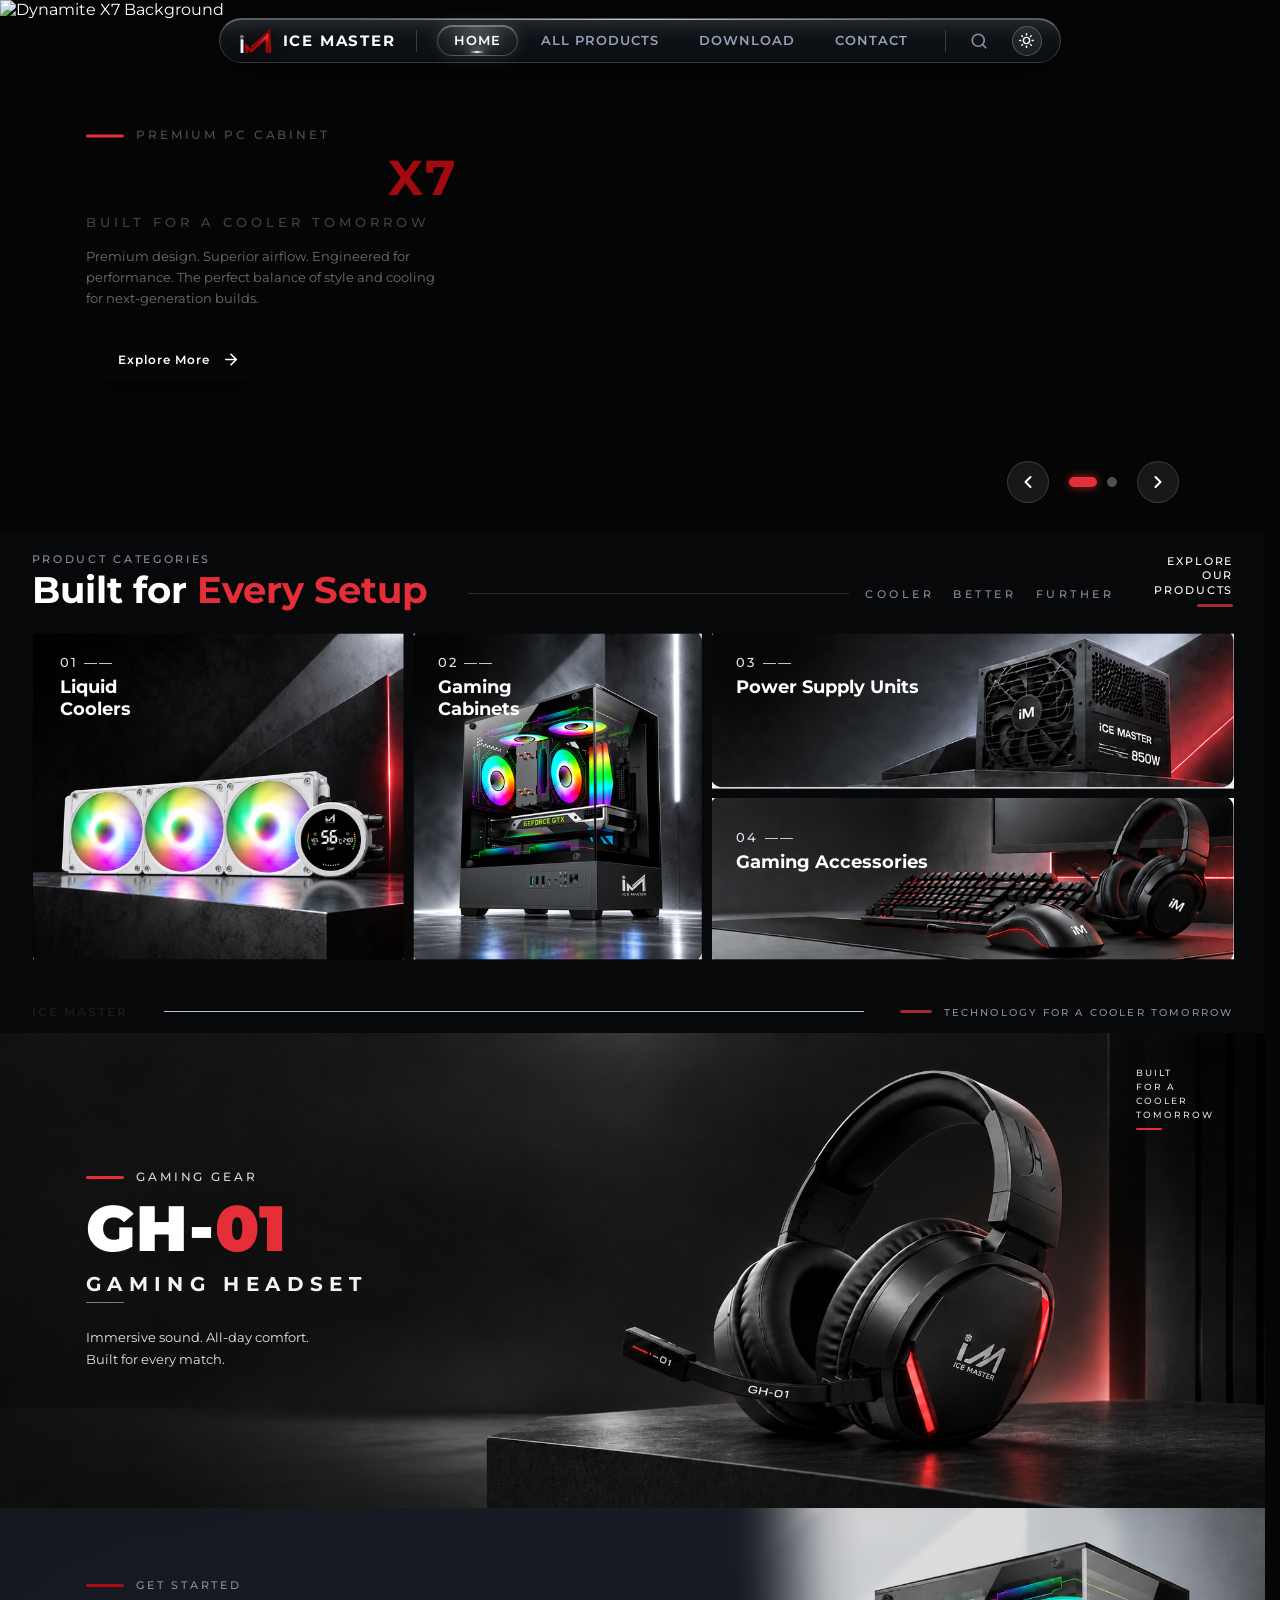
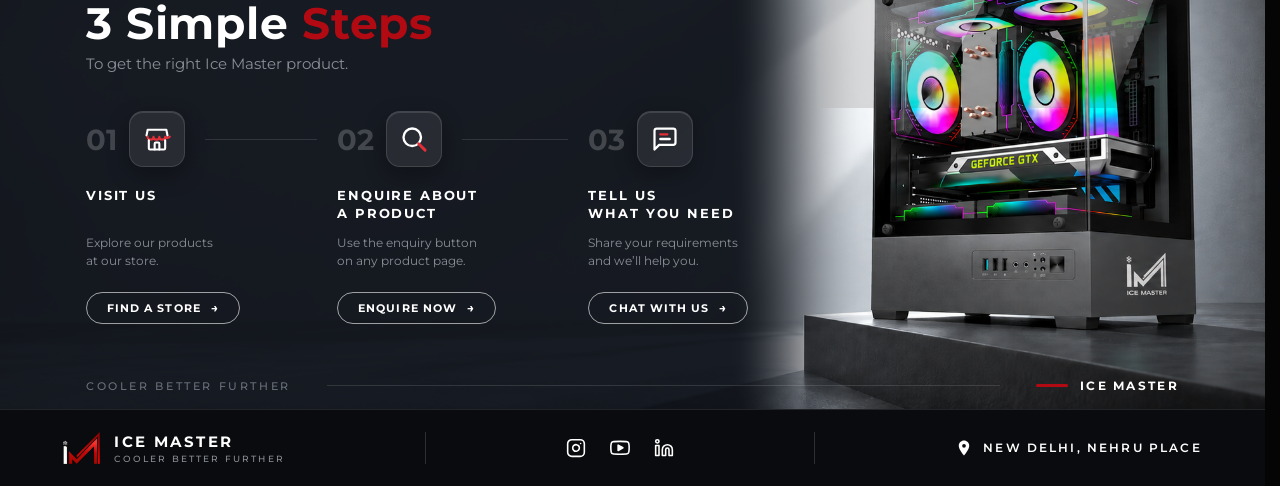
==== index.html @ ccc59736 "fix: dark categories section, transparent headset text box, revert all-products card preview to orig" ====
<!DOCTYPE html>
<html lang="en">
<head>
  <meta charset="UTF-8">
  <meta name="viewport" content="width=device-width, initial-scale=1.0">
  <title>ICE MASTER | Built for a Cooler Tomorrow</title>
  <meta name="description" content="Ice Master Technologies — Built for a Cooler Tomorrow. High-performance PC Cabinets, Liquid Coolers, Power Supply Units, and Gaming Accessories.">

  <!-- Google Fonts: Montserrat (All Weights 300-900) & Plus Jakarta Sans -->
  <link rel="preconnect" href="https://fonts.googleapis.com">
  <link rel="preconnect" href="https://fonts.gstatic.com" crossorigin>
  <link href="https://fonts.googleapis.com/css2?family=Montserrat:ital,wght@0,300;0,400;0,500;0,600;0,700;0,800;0,900;1,400;1,700&family=Plus+Jakarta+Sans:wght@400;500;600;700;800&display=swap" rel="stylesheet">

  <!-- Main Stylesheet -->
  <link rel="stylesheet" href="assets/css/style.css">
</head>
<body class="home-page-body">

  <!-- ==========================================================================
       FLOATING GLASS PILL NAVBAR (Matching header_footer.png.png)
       Fixed sticky position with official Ice Master logo
       ========================================================================== -->
  <header class="im-floating-header" id="main-floating-header">
    <div class="im-pill-navbar">
      <!-- Left: Logo & Brand -->
      <a href="index.html" class="im-pill-brand" aria-label="Ice Master Home">
        <img src="assets/images/homepage/im_official_emblem.png" alt="Ice Master Logo" class="im-pill-logo-icon">
        <span class="im-pill-brand-name">ICE MASTER</span>
      </a>

      <!-- Vertical Divider 1 -->
      <div class="im-pill-divider" aria-hidden="true"></div>

      <!-- Center Navigation Links -->
      <nav class="im-pill-nav" aria-label="Primary Navigation">
        <a href="index.html" class="im-nav-item active" aria-current="page">
          <span>HOME</span>
          <span class="im-nav-indicator"></span>
        </a>
        <a href="all-products.html" class="im-nav-item">ALL PRODUCTS</a>
        <a href="download.html" class="im-nav-item">DOWNLOAD</a>
        <a href="contact.html" class="im-nav-item">CONTACT</a>
      </nav>

      <!-- Vertical Divider 2 -->
      <div class="im-pill-divider" aria-hidden="true"></div>

      <!-- Right Search Icon -->
      <div class="im-pill-search-wrap">
        <button type="button" class="im-pill-search-btn" id="im-search-toggle" aria-label="Search Products">
          <svg width="18" height="18" viewBox="0 0 24 24" fill="none" stroke="currentColor" stroke-width="2.2" stroke-linecap="round" stroke-linejoin="round">
            <circle cx="11" cy="11" r="8"></circle>
            <line x1="21" y1="21" x2="16.65" y2="16.65"></line>
          </svg>
        </button>
        <!-- Expandable Quick Search Input -->
        <div class="im-pill-search-dropdown" id="im-search-dropdown">
          <input type="text" id="im-quick-search-input" placeholder="Search cabinets, coolers, PSU..." aria-label="Search Ice Master products">
        </div>
      </div>

      <!-- Theme Toggle Button -->
      <button id="im-theme-toggle" class="im-theme-toggle-btn" aria-label="Switch to Light Mode" title="Switch to Light Mode"><svg width="15" height="15" viewBox="0 0 24 24" fill="none" stroke="currentColor" stroke-width="2.2" stroke-linecap="round" stroke-linejoin="round"><circle cx="12" cy="12" r="5"/><line x1="12" y1="1" x2="12" y2="3"/><line x1="12" y1="21" x2="12" y2="23"/><line x1="4.22" y1="4.22" x2="5.64" y2="5.64"/><line x1="18.36" y1="18.36" x2="19.78" y2="19.78"/><line x1="1" y1="12" x2="3" y2="12"/><line x1="21" y1="12" x2="23" y2="12"/><line x1="4.22" y1="19.78" x2="5.64" y2="18.36"/><line x1="18.36" y1="5.64" x2="19.78" y2="4.22"/></svg></button>

      <!-- Hamburger menu (mobile only) -->
      <button class="im-mobile-menu-toggle" id="im-hamburger-btn" aria-label="Open Navigation">
        <span class="im-hamburger-bar"></span>
        <span class="im-hamburger-bar"></span>
        <span class="im-hamburger-bar"></span>
      </button>
    </div>

    <!-- Mobile Nav Drawer (visible only on mobile via CSS) -->
    <div class="im-mobile-nav-drawer" id="im-mobile-nav-drawer">
      <button class="im-mobile-drawer-close" id="im-drawer-close" aria-label="Close Menu">✕</button>
      <nav class="im-mobile-nav-links">
        <a href="index.html" class="im-mobile-nav-link active">HOME</a>
        <a href="all-products.html" class="im-mobile-nav-link">ALL PRODUCTS</a>
        <a href="download.html" class="im-mobile-nav-link">DOWNLOAD</a>
        <a href="contact.html" class="im-mobile-nav-link">CONTACT</a>
      </nav>
    </div>
  </header>


  <!-- ==========================================================================
       SECTION 1: HERO SLIDER (1933 × 813 px)
       Slide 1: Dynamite X7 | Slide 2: Cool Digital
       ========================================================================== -->
  <section class="im-hero-section" id="hero-slider">
    <div class="im-hero-stage">

      <!-- SLIDE 1: DYNAMITE X7 -->
      <div class="im-hero-slide active" data-slide="1">
        <img src="assets/images/homepage/hero_bg_slide_1.png" alt="Dynamite X7 Background" class="im-hero-bg-img">
        
        <!-- Live Typography Overlay -->
        <div class="im-hero-content im-hero-content-x7">
          <!-- Eyebrow -->
          <div class="im-hero-eyebrow">
            <span class="im-hero-dash im-dash-red"></span>
            <span class="im-hero-eyebrow-text">PREMIUM PC CABINET</span>
          </div>

          <!-- Headline -->
          <h1 class="im-hero-title">
            DYNAMITE <span class="im-text-red-x7">X7</span>
          </h1>

          <!-- Tagline -->
          <div class="im-hero-tagline">
            BUILT FOR A COOLER TOMORROW
          </div>

          <!-- Description -->
          <p class="im-hero-desc">
            Premium design. Superior airflow. Engineered for<br>
            performance. The perfect balance of style and cooling<br>
            for next-generation builds.
          </p>

          <!-- CTA Pill Button -->
          <div class="im-hero-cta-wrap">
            <a href="all-products.html?category=cases" class="im-btn-pill im-btn-x7">
              <span>Explore More</span>
              <svg class="im-btn-arrow" width="18" height="18" viewBox="0 0 24 24" fill="none" stroke="currentColor" stroke-width="2.2" stroke-linecap="round" stroke-linejoin="round">
                <line x1="5" y1="12" x2="19" y2="12"></line>
                <polyline points="12 5 19 12 12 19"></polyline>
              </svg>
            </a>
          </div>
        </div>
      </div>

      <!-- SLIDE 2: COOL DIGITAL -->
      <div class="im-hero-slide" data-slide="2">
        <img src="assets/images/homepage/hero_bg_slide_2.png" alt="Cool Digital Liquid Cooler Series Background" class="im-hero-bg-img">
        
        <!-- Live Typography Overlay -->
        <div class="im-hero-content im-hero-content-cool">
          <!-- Eyebrow -->
          <div class="im-hero-eyebrow">
            <span class="im-hero-dash im-dash-red"></span>
            <span class="im-hero-eyebrow-text">LIQUID COOLER SERIES</span>
          </div>

          <!-- Headline -->
          <h1 class="im-hero-title">
            COOL <span class="im-text-blue-digital">DIGITAL</span>
          </h1>

          <!-- Tagline -->
          <div class="im-hero-tagline im-tagline-cool">
            PRECISION COOLING. REAL-TIME CONTROL
          </div>

          <!-- Description -->
          <p class="im-hero-desc im-desc-cool">
            Advanced liquid cooling with real-time digital monitoring.<br>
            Lower temperatures. Higher stability. A cleaner, quieter build.
          </p>

          <!-- CTA Pill Button -->
          <div class="im-hero-cta-wrap">
            <a href="all-products.html?category=coolers" class="im-btn-pill im-btn-cool">
              <span>Explore Cool Series</span>
              <svg class="im-btn-chevron" width="18" height="18" viewBox="0 0 24 24" fill="none" stroke="currentColor" stroke-width="2.4" stroke-linecap="round" stroke-linejoin="round">
                <polyline points="9 18 15 12 9 6"></polyline>
              </svg>
            </a>
          </div>
        </div>
      </div>

      <!-- Hero Slide Controls & Indicators -->
      <div class="im-hero-controls">
        <button type="button" id="im-hero-prev" class="im-hero-nav-arrow" aria-label="Previous Slide">
          <svg viewBox="0 0 24 24" fill="none" stroke="currentColor" stroke-width="2.4" stroke-linecap="round" stroke-linejoin="round">
            <polyline points="15 18 9 12 15 6"></polyline>
          </svg>
        </button>

        <div class="im-hero-dots">
          <span class="im-hero-dot active" data-slide="1" role="button" tabindex="0" aria-label="Slide 1: Dynamite X7"></span>
          <span class="im-hero-dot" data-slide="2" role="button" tabindex="0" aria-label="Slide 2: Cool Digital"></span>
        </div>

        <button type="button" id="im-hero-next" class="im-hero-nav-arrow" aria-label="Next Slide">
          <svg viewBox="0 0 24 24" fill="none" stroke="currentColor" stroke-width="2.4" stroke-linecap="round" stroke-linejoin="round">
            <polyline points="9 18 15 12 9 6"></polyline>
          </svg>
        </button>
      </div>

    </div>
  </section>


  <!-- ==========================================================================
       SECTION 2: PRODUCT CATEGORIES / BUILT FOR EVERY SETUP (1994 × 789 px)
       Matching categories_section.reference.png with dynamic gaming hover
       ========================================================================== -->
  <section class="im-cat-section" id="product-categories">
    <div class="im-cat-stage">
      <!-- Clean High-Resolution Background Render -->
      <img src="assets/images/homepage/categories_bg_dark.png" alt="Product Categories Stage" class="im-cat-bg-img">

      <!-- TOP HEADER ROW -->
      <div class="im-cat-header-row">
        <!-- Left: Category Eyebrow & Title -->
        <div class="im-cat-heading-wrap">
          <div class="im-cat-eyebrow">PRODUCT CATEGORIES</div>
          <h2 class="im-cat-title">
            Built for <span class="im-cat-title-red">Every Setup</span>
          </h2>
        </div>

        <!-- Center Divider & Motto -->
        <div class="im-cat-center-motto">
          <div class="im-cat-motto-line" aria-hidden="true"></div>
          <span class="im-cat-motto-text">COOLER&nbsp;&nbsp;&nbsp;BETTER&nbsp;&nbsp;&nbsp;FURTHER</span>
        </div>

        <!-- Right: Explore Our Products Link -->
        <a href="all-products.html" class="im-cat-explore-link" aria-label="Explore All Products">
          <span class="im-cat-explore-text">EXPLORE<br>OUR<br>PRODUCTS</span>
          <span class="im-cat-explore-dash"></span>
        </a>
      </div>

      <!-- 4 DYNAMIC INTERACTIVE CARDS -->
      <div class="im-cat-grid-overlay">
        <!-- Card 01: Liquid Coolers -->
        <a href="all-products.html?category=coolers" class="im-cat-card-overlay im-card-coolers" aria-label="Explore Liquid Coolers">
          <div class="im-card-text-block">
            <span class="im-card-num">01 ——</span>
            <span class="im-card-name">Liquid<br>Coolers</span>
          </div>
          <div class="im-card-action">
            <span>EXPLORE</span>
            <svg width="13" height="13" viewBox="0 0 24 24" fill="none" stroke="currentColor" stroke-width="2.5" stroke-linecap="round" stroke-linejoin="round">
              <line x1="5" y1="12" x2="19" y2="12"></line>
              <polyline points="12 5 19 12 12 19"></polyline>
            </svg>
          </div>
        </a>

        <!-- Card 02: Gaming Cabinets -->
        <a href="all-products.html?category=cases" class="im-cat-card-overlay im-card-cabinets" aria-label="Explore Gaming Cabinets">
          <div class="im-card-text-block">
            <span class="im-card-num">02 ——</span>
            <span class="im-card-name">Gaming<br>Cabinets</span>
          </div>
          <div class="im-card-action">
            <span>EXPLORE</span>
            <svg width="13" height="13" viewBox="0 0 24 24" fill="none" stroke="currentColor" stroke-width="2.5" stroke-linecap="round" stroke-linejoin="round">
              <line x1="5" y1="12" x2="19" y2="12"></line>
              <polyline points="12 5 19 12 12 19"></polyline>
            </svg>
          </div>
        </a>

        <!-- Card 03: Power Supply Units -->
        <a href="all-products.html?category=psu" class="im-cat-card-overlay im-card-psu" aria-label="Explore Power Supply Units">
          <div class="im-card-text-block">
            <span class="im-card-num">03 ——</span>
            <span class="im-card-name">Power Supply Units</span>
          </div>
          <div class="im-card-action">
            <span>EXPLORE</span>
            <svg width="13" height="13" viewBox="0 0 24 24" fill="none" stroke="currentColor" stroke-width="2.5" stroke-linecap="round" stroke-linejoin="round">
              <line x1="5" y1="12" x2="19" y2="12"></line>
              <polyline points="12 5 19 12 12 19"></polyline>
            </svg>
          </div>
        </a>

        <!-- Card 04: Gaming Accessories -->
        <a href="all-products.html?category=accessories" class="im-cat-card-overlay im-card-accessories" aria-label="Explore Gaming Accessories">
          <div class="im-card-text-block">
            <span class="im-card-num">04 ——</span>
            <span class="im-card-name">Gaming Accessories</span>
          </div>
          <div class="im-card-action">
            <span>EXPLORE</span>
            <svg width="13" height="13" viewBox="0 0 24 24" fill="none" stroke="currentColor" stroke-width="2.5" stroke-linecap="round" stroke-linejoin="round">
              <line x1="5" y1="12" x2="19" y2="12"></line>
              <polyline points="12 5 19 12 12 19"></polyline>
            </svg>
          </div>
        </a>
      </div>

      <!-- BOTTOM STRIP ROW -->
      <div class="im-cat-bottom-row">
        <span class="im-cat-bottom-brand">ICE MASTER</span>
        <div class="im-cat-bottom-line" aria-hidden="true"></div>
        <div class="im-cat-bottom-tech">
          <span class="im-cat-bottom-dash"></span>
          <span class="im-cat-bottom-tech-text">TECHNOLOGY FOR A COOLER TOMORROW</span>
        </div>
      </div>

    </div>
  </section>
  <!-- ===== MOBILE ONLY: PRODUCT CATEGORIES (hidden on desktop) ===== -->
  <section class="im-mob-cat-section">
    <div class="im-mob-section-eyebrow">PRODUCT CATEGORIES</div>
    <h2 class="im-mob-section-title">Built for <span>Every Setup</span></h2>
    <div class="im-mob-cat-grid">

      <!-- Card 01: Liquid Coolers -->
      <a href="all-products.html?category=coolers" class="im-mob-cat-card">
        <img src="assets/images/products/air-coolers/fusion/fusion_aircooler_view_1.png" alt="Liquid Coolers" class="im-mob-cat-img">
        <div class="im-mob-cat-card-body">
          <div class="im-mob-cat-num">01 ——</div>
          <div class="im-mob-cat-name">Liquid<br>Coolers</div>
          <span class="im-mob-cat-arrow">→</span>
        </div>
      </a>

      <!-- Card 02: Gaming Cabinets -->
      <a href="all-products.html?category=cases" class="im-mob-cat-card">
        <img src="assets/images/products/cases/dynamite-x7/Black/08_dynamite_x7_view_1.png" alt="Gaming Cabinets" class="im-mob-cat-img">
        <div class="im-mob-cat-card-body">
          <div class="im-mob-cat-num">02 ——</div>
          <div class="im-mob-cat-name">Gaming<br>Cabinets</div>
          <span class="im-mob-cat-arrow">→</span>
        </div>
      </a>

      <!-- Card 03: Power Supply Units -->
      <a href="all-products.html?category=psu" class="im-mob-cat-card">
        <img src="assets/images/products/liquid-coolers/cool-360-argb/Black/cool_360_argb_black.png" alt="Power Supply Units" class="im-mob-cat-img">
        <div class="im-mob-cat-card-body">
          <div class="im-mob-cat-num">03 ——</div>
          <div class="im-mob-cat-name">Power Supply<br>Units</div>
          <span class="im-mob-cat-arrow">→</span>
        </div>
      </a>

      <!-- Card 04: Gaming Accessories -->
      <a href="all-products.html?category=accessories" class="im-mob-cat-card">
        <img src="assets/images/homepage/headset_bg.png" alt="Gaming Accessories" class="im-mob-cat-img" style="object-position: right center;">
        <div class="im-mob-cat-card-body">
          <div class="im-mob-cat-num">04 ——</div>
          <div class="im-mob-cat-name">Gaming<br>Accessories</div>
          <span class="im-mob-cat-arrow">→</span>
        </div>
      </a>

    </div>
  </section>

  <!-- ==========================================================================
       SECTION 3: GAMING GEAR SPOTLIGHT — GH-01 (2046 × 769 px)
       Matching headset_section.reference.png
       ========================================================================== -->
  <section class="im-headset-section" id="headset-spotlight">
    <div class="im-headset-stage">
      <!-- Clean High-Resolution Background Render -->
      <img src="assets/images/homepage/headset_bg.png" alt="GH-01 Gaming Headset" class="im-headset-bg-img">

      <!-- Left Live Typography Block -->
      <div class="im-headset-content">
        <!-- Eyebrow -->
        <div class="im-headset-eyebrow">
          <span class="im-headset-dash"></span>
          <span class="im-headset-eyebrow-text">GAMING GEAR</span>
        </div>

        <!-- Headline -->
        <h2 class="im-headset-title">
          <span class="im-headset-title-white">GH-</span><span class="im-headset-title-red">01</span>
        </h2>

        <!-- Subheadline & Underline -->
        <div class="im-headset-subhead-wrap">
          <span class="im-headset-subhead">GAMING HEADSET</span>
          <div class="im-headset-subhead-line"></div>
        </div>

        <!-- Description -->
        <p class="im-headset-desc">
          Immersive sound. All-day comfort.<br>
          Built for every match.
        </p>
      </div>

      <!-- Top Right Label -->
      <div class="im-headset-top-badge">
        <span class="im-headset-badge-text">
          BUILT<br>FOR A<br>COOLER<br>TOMORROW
        </span>
        <span class="im-headset-badge-dash"></span>
      </div>

      <!-- Entire Section Link to Accessories -->
      <a href="all-products.html?category=accessories" class="im-headset-stage-link" aria-label="Explore GH-01 Gaming Headset and Accessories"></a>

    </div>
  </section>


  <!-- ==========================================================================
       SECTION 4: GET STARTED — 3 SIMPLE STEPS (1994 × 789 px)
       Matching get_build_section.reference.png with uniform strict alignment
       ========================================================================== -->
  <section class="im-steps-section" id="get-started">
    <div class="im-steps-stage">
      <!-- Clean High-Resolution Background Render -->
      <img src="assets/images/homepage/get_build_bg_dark.png" alt="Get Started Background" class="im-steps-bg-img">

      <!-- Left Live Content & 3 Steps -->
      <div class="im-steps-content">
        
        <!-- Eyebrow -->
        <div class="im-steps-eyebrow">
          <span class="im-steps-dash"></span>
          <span class="im-steps-eyebrow-text">GET STARTED</span>
        </div>

        <!-- Headline -->
        <h2 class="im-steps-title">
          3 Simple <span class="im-steps-title-red">Steps</span>
        </h2>

        <!-- Subtitle -->
        <div class="im-steps-subtitle">
          To get the right Ice Master product.
        </div>

        <!-- 3 Interactive Step Cards strictly aligned horizontally -->
        <div class="im-steps-row">

          <!-- STEP 01: VISIT US -->
          <div class="im-step-card">
            <div class="im-step-head">
              <span class="im-step-num">01</span>
              <div class="im-step-icon-tile">
                <svg width="28" height="28" viewBox="0 0 24 24" fill="none" stroke="#FFFFFF" stroke-width="1.8" stroke-linecap="round" stroke-linejoin="round">
                  <path d="M3 9l1-5h16l1 5"></path>
                  <path d="M4 10a2.5 2.5 0 0 0 5 0 2.5 2.5 0 0 0 5 0 2.5 2.5 0 0 0 5 0 2.5 2.5 0 0 0 4 0" stroke="#E42F38" stroke-width="1.8"></path>
                  <path d="M5 13v7a1 1 0 0 0 1 1h12a1 1 0 0 0 1-1v-7"></path>
                  <path d="M10 21v-5a1 1 0 0 1 1-1h2a1 1 0 0 1 1 1v5"></path>
                </svg>
              </div>
              <div class="im-step-connector-line"></div>
            </div>
            <div class="im-step-info">
              <h3 class="im-step-name">VISIT US</h3>
              <p class="im-step-desc">Explore our products<br>at our store.</p>
              <a href="https://maps.google.com/?q=Nehru+Place+New+Delhi" target="_blank" rel="noopener noreferrer" class="im-step-btn">
                <span>FIND A STORE</span>
                <span class="im-step-arrow">→</span>
              </a>
            </div>
          </div>

          <!-- STEP 02: ENQUIRE ABOUT A PRODUCT -->
          <div class="im-step-card">
            <div class="im-step-head">
              <span class="im-step-num">02</span>
              <div class="im-step-icon-tile">
                <svg width="28" height="28" viewBox="0 0 24 24" fill="none" stroke="#FFFFFF" stroke-width="2" stroke-linecap="round" stroke-linejoin="round">
                  <circle cx="10.5" cy="10.5" r="7.5"></circle>
                  <line x1="16" y1="16" x2="21.5" y2="21.5" stroke="#E42F38" stroke-width="2.5"></line>
                </svg>
              </div>
              <div class="im-step-connector-line"></div>
            </div>
            <div class="im-step-info">
              <h3 class="im-step-name">ENQUIRE ABOUT<br>A PRODUCT</h3>
              <p class="im-step-desc">Use the enquiry button<br>on any product page.</p>
              <a href="all-products.html" class="im-step-btn">
                <span>ENQUIRE NOW</span>
                <span class="im-step-arrow">→</span>
              </a>
            </div>
          </div>

          <!-- STEP 03: TELL US WHAT YOU NEED -->
          <div class="im-step-card">
            <div class="im-step-head">
              <span class="im-step-num">03</span>
              <div class="im-step-icon-tile">
                <svg width="28" height="28" viewBox="0 0 24 24" fill="none" stroke="#FFFFFF" stroke-width="1.9" stroke-linecap="round" stroke-linejoin="round">
                  <path d="M21 15a2 2 0 0 1-2 2H7l-4 4V5a2 2 0 0 1 2-2h14a2 2 0 0 1 2 2z"></path>
                  <line x1="8" y1="8" x2="14" y2="8" stroke="#E42F38" stroke-width="2"></line>
                  <line x1="8" y1="12" x2="16" y2="12" stroke="#FFFFFF" stroke-width="2"></line>
                </svg>
              </div>
            </div>
            <div class="im-step-info">
              <h3 class="im-step-name">TELL US<br>WHAT YOU NEED</h3>
              <p class="im-step-desc">Share your requirements<br>and we’ll help you.</p>
              <a href="https://wa.me/919999999999?text=Hi%20IceMaster,%20I%20would%20like%20to%20consult%20about%20a%20PC%20build" target="_blank" rel="noopener noreferrer" class="im-step-btn">
                <span>CHAT WITH US</span>
                <span class="im-step-arrow">→</span>
              </a>
            </div>
          </div>

        </div>
      </div>

      <!-- Bottom Strip Row -->
      <div class="im-steps-bottom-row">
        <span class="im-steps-bottom-motto">COOLER BETTER FURTHER</span>
        <div class="im-steps-bottom-line" aria-hidden="true"></div>
        <div class="im-steps-bottom-brand-wrap">
          <span class="im-steps-bottom-dash"></span>
          <span class="im-steps-bottom-brand">ICE MASTER</span>
        </div>
      </div>

    </div>
  </section>
  <!-- ===== MOBILE ONLY: 3 SIMPLE STEPS (hidden on desktop) ===== -->
  <section class="im-mob-steps-section">
    <div class="im-mob-section-eyebrow">GET STARTED</div>
    <h2 class="im-mob-section-title">3 Simple <span>Steps</span></h2>
    <div class="im-mob-steps-grid">
      <div class="im-mob-step-card">
        <div class="im-mob-step-num-col">01</div>
        <div class="im-mob-step-body">
          <h3 class="im-mob-step-name">VISIT US</h3>
          <p class="im-mob-step-desc">Explore our products at our store.</p>
          <a href="https://maps.google.com/?q=Nehru+Place+New+Delhi" target="_blank" rel="noopener noreferrer" class="im-mob-step-btn">FIND A STORE →</a>
        </div>
      </div>
      <div class="im-mob-step-card">
        <div class="im-mob-step-num-col">02</div>
        <div class="im-mob-step-body">
          <h3 class="im-mob-step-name">ENQUIRE ABOUT A PRODUCT</h3>
          <p class="im-mob-step-desc">Use the enquiry button on any product page.</p>
          <a href="all-products.html" class="im-mob-step-btn">ENQUIRE NOW →</a>
        </div>
      </div>
      <div class="im-mob-step-card">
        <div class="im-mob-step-num-col">03</div>
        <div class="im-mob-step-body">
          <h3 class="im-mob-step-name">TELL US WHAT YOU NEED</h3>
          <p class="im-mob-step-desc">Share your requirements and we'll help you.</p>
          <a href="https://wa.me/919311145247?text=Hi%20IceMaster,%20I%20need%20help%20with%20a%20product" target="_blank" rel="noopener noreferrer" class="im-mob-step-btn">CHAT WITH US →</a>
        </div>
      </div>
    </div>
  </section>

  <!-- ==========================================================================
       SECTION 5: MINIMAL CINEMATIC FOOTER (Matching header_footer.png.png)
       With official Ice Master logo
       ========================================================================== -->
  <footer class="im-site-footer" id="site-footer">
    <div class="im-footer-inner">
      
      <!-- Left: Logo & Brand Lockup -->
      <a href="index.html" class="im-footer-brand" aria-label="Ice Master Home">
        <img src="assets/images/homepage/im_official_emblem.png" alt="Ice Master Logo" class="im-footer-logo-img">
        <div class="im-footer-brand-text">
          <span class="im-footer-brand-title">ICE MASTER</span>
          <span class="im-footer-brand-sub">COOLER BETTER FURTHER</span>
        </div>
      </a>

      <!-- Center Divider 1 -->
      <div class="im-footer-divider" aria-hidden="true"></div>

      <!-- Center: Social Links -->
      <div class="im-footer-social-links" aria-label="Social Media Links">
        <!-- Instagram -->
        <a href="https://instagram.com" target="_blank" rel="noopener noreferrer" class="im-footer-social-btn" aria-label="Ice Master on Instagram">
          <svg viewBox="0 0 24 24" fill="none" stroke="currentColor" stroke-width="1.9" stroke-linecap="round" stroke-linejoin="round">
            <rect x="2" y="2" width="20" height="20" rx="5" ry="5"></rect>
            <path d="M16 11.37A4 4 0 1 1 12.63 8 4 4 0 0 1 16 11.37z"></path>
            <line x1="17.5" y1="6.5" x2="17.51" y2="6.5"></line>
          </svg>
        </a>

        <!-- YouTube -->
        <a href="https://youtube.com" target="_blank" rel="noopener noreferrer" class="im-footer-social-btn" aria-label="Ice Master on YouTube">
          <svg viewBox="0 0 24 24" fill="none" stroke="currentColor" stroke-width="1.9" stroke-linecap="round" stroke-linejoin="round">
            <path d="M22.54 6.42a2.78 2.78 0 0 0-1.94-2C18.88 4 12 4 12 4s-6.88 0-8.6.46a2.78 2.78 0 0 0-1.94 2A29 29 0 0 0 1 11.75a29 29 0 0 0 .46 5.33A2.78 2.78 0 0 0 3.4 19c1.72.46 8.6.46 8.6.46s6.88 0 8.6-.46a2.78 2.78 0 0 0 1.94-2 29 29 0 0 0 .46-5.25 29 29 0 0 0-.46-5.33z"></path>
            <polygon points="9.75 15.02 15.5 11.75 9.75 8.48 9.75 15.02" fill="currentColor"></polygon>
          </svg>
        </a>

        <!-- LinkedIn -->
        <a href="https://linkedin.com" target="_blank" rel="noopener noreferrer" class="im-footer-social-btn" aria-label="Ice Master on LinkedIn">
          <svg viewBox="0 0 24 24" fill="none" stroke="currentColor" stroke-width="1.9" stroke-linecap="round" stroke-linejoin="round">
            <path d="M16 8a6 6 0 0 1 6 6v7h-4v-7a2 2 0 0 0-2-2 2 2 0 0 0-2 2v7h-4v-7a6 6 0 0 1 6-6z"></path>
            <rect x="2" y="9" width="4" height="12"></rect>
            <circle cx="4" cy="4" r="2"></circle>
          </svg>
        </a>
      </div>

      <!-- Center Divider 2 -->
      <div class="im-footer-divider" aria-hidden="true"></div>

      <!-- Right: Location Lockup -->
      <div class="im-footer-location-wrap">
        <svg class="im-footer-loc-pin" viewBox="0 0 24 24" fill="currentColor">
          <path d="M12 2C8.13 2 5 5.13 5 9c0 5.25 7 13 7 13s7-7.75 7-13c0-3.87-3.13-7-7-7zm0 9.5a2.5 2.5 0 0 1 0-5 2.5 2.5 0 0 1 0 5z"/>
        </svg>
        <span class="im-footer-loc-text">NEW DELHI, NEHRU PLACE</span>
      </div>

    </div>
  </footer>

  <!-- JavaScript Animation & Slider Controller -->
  <script src="assets/js/main.js"></script>
</body>
</html>
---- assets/css/style.css ----
/* ==========================================================================
   ICEMASTER TECHNOLOGIES — BRAND VISUAL SYSTEM & 1:1 EXACT HOMEPAGE STYLES
   Official IMT Visual Style Guide & Master Reference Renders
   ========================================================================== */

:root {
  /* Official Design Tokens from Excel Style Guide */
  --im-c-black: #050505;
  --im-c-deep-black: #000000;
  --im-c-dark-surface: #0E1015;
  --im-c-white: #FFFFFF;
  --im-c-off-white: #F4F5F7;
  --im-c-gray-light: #68707A;
  --im-c-gray-cool: #8A8F97;
  --im-c-gray-text: #3F4348;
  --im-c-gray-text-cool: #3F4A56;
  --im-c-gray-rule: #B9BEC4;
  --im-c-eyebrow-hero1: #4B4F55;
  --im-c-eyebrow-hero2: #59606A;
  --im-c-eyebrow-cat: #6A7078;
  --im-c-eyebrow-steps: #3E454D;
  --im-c-red-accent: #E42F38;
  --im-c-red-x7: #A30A10;
  --im-c-red-category: #A52A30;
  --im-c-red-steps: #B20A13;
  --im-c-blue-digital: #318CCB;

  /* Legacy variable aliases for secondary pages */
  --bg-dark: #07080a;
  --bg-dark-surface: #0f1117;
  --accent-red: #ff1e27;
  --accent-red-glow: rgba(255, 30, 39, 0.5);
  --text-white: #ffffff;
  --text-silver: #e2e8f0;
  --text-muted: #8492a6;
  --text-dim: #475569;
  --glass-bg: rgba(18, 20, 26, 0.7);
  --glass-border: rgba(255, 255, 255, 0.12);
  --glass-border-subtle: rgba(255, 255, 255, 0.08);

  --im-font: 'Montserrat', -apple-system, BlinkMacSystemFont, 'Segoe UI', Roboto, sans-serif;
  --font-heading: 'Montserrat', 'Plus Jakarta Sans', -apple-system, sans-serif;
  --font-body: 'Plus Jakarta Sans', 'Inter', -apple-system, sans-serif;
}

*, *::before, *::after {
  margin: 0;
  padding: 0;
  box-sizing: border-box;
}

html {
  width: 100%;
  margin: 0;
  padding: 0;
  background-color: var(--im-c-black);
  font-family: var(--im-font);
  color: var(--im-c-white);
  overflow-x: hidden;
  overflow-y: scroll;
  scrollbar-gutter: stable;
  scroll-behavior: smooth;
  -webkit-font-smoothing: antialiased;
  -moz-osx-font-smoothing: grayscale;
}

body {
  width: 100%;
  min-height: 100vh;
  margin: 0;
  padding: 0;
  background-color: var(--im-c-black);
  font-family: var(--im-font);
  color: var(--im-c-white);
  overflow-x: hidden;
  -webkit-font-smoothing: antialiased;
  -moz-osx-font-smoothing: grayscale;
}




/* ==========================================================================
   HOMEPAGE COMPONENT 1: FLOATING GLASS PILL NAVBAR (Fixed / Sticky on Scroll)
   ========================================================================== */
.im-floating-header {
  position: fixed;
  top: 18px;
  left: 0;
  width: 100%;
  display: flex;
  justify-content: center;
  z-index: 1000;
  padding: 0 16px;
  pointer-events: none;
}

.im-pill-navbar {
  pointer-events: auto;
  position: relative;
  display: inline-flex;
  align-items: center;
  /* Premium Frosted Liquid Glass */
  background: linear-gradient(180deg, rgba(255, 255, 255, 0.10) 0%, rgba(255, 255, 255, 0.02) 40%, rgba(10, 14, 20, 0.78) 100%), rgba(14, 18, 26, 0.72);
  border: 1px solid rgba(255, 255, 255, 0.18);
  border-top: 1px solid rgba(255, 255, 255, 0.32);
  border-bottom: 1px solid rgba(255, 255, 255, 0.10);
  border-radius: 9999px;
  padding: 6px 18px 6px 20px;
  gap: 20px;
  backdrop-filter: blur(24px) saturate(180%);
  -webkit-backdrop-filter: blur(24px) saturate(180%);
  /* Realistic Glass Refraction & Soft Ambient Depth (No Red Tint!) */
  box-shadow: 
    0 16px 36px -8px rgba(0, 0, 0, 0.55),
    0 2px 8px rgba(0, 0, 0, 0.3),
    inset 0 1px 0 rgba(255, 255, 255, 0.25),
    inset 0 -1px 0 rgba(0, 0, 0, 0.35);
  transition: background 0.25s ease, border-color 0.25s ease, box-shadow 0.25s ease;
  overflow: visible;
  transform: none;
}

/* Subtle Overhead Spotlight Sheen across the top edge of the glass */
.im-pill-navbar::before {
  content: '';
  position: absolute;
  top: 0;
  left: 15%;
  right: 15%;
  height: 1px;
  background: linear-gradient(90deg, rgba(255, 255, 255, 0) 0%, rgba(255, 255, 255, 0.65) 50%, rgba(255, 255, 255, 0) 100%);
  pointer-events: none;
}

.im-floating-header.scrolled .im-pill-navbar {
  background: linear-gradient(180deg, rgba(255, 255, 255, 0.08) 0%, rgba(8, 11, 16, 0.88) 100%), rgba(8, 11, 16, 0.82);
  border-color: rgba(255, 255, 255, 0.20);
  border-top-color: rgba(255, 255, 255, 0.35);
  box-shadow: 
    0 20px 42px -8px rgba(0, 0, 0, 0.75),
    inset 0 1px 0 rgba(255, 255, 255, 0.22);
  transform: none;
}

.im-pill-navbar:hover {
  border-color: rgba(255, 255, 255, 0.28);
  border-top-color: rgba(255, 255, 255, 0.45);
  box-shadow: 
    0 20px 44px -6px rgba(0, 0, 0, 0.65),
    0 0 24px rgba(255, 255, 255, 0.08),
    inset 0 1px 0 rgba(255, 255, 255, 0.35);
}

.im-pill-brand {
  display: flex;
  align-items: center;
  gap: 12px;
  text-decoration: none;
}

.im-pill-logo-icon {
  height: 26px;
  width: auto;
  object-fit: contain;
  filter: drop-shadow(0 2px 6px rgba(0, 0, 0, 0.6));
  transition: transform 0.25s ease;
}

.im-pill-brand:hover .im-pill-logo-icon {
  transform: scale(1.06);
}

.im-pill-brand-name {
  font-family: var(--im-font);
  font-weight: 700;
  font-size: 15px;
  letter-spacing: 0.12em;
  color: #FFFFFF;
  text-transform: uppercase;
}

.im-pill-divider {
  width: 1px;
  height: 22px;
  background: rgba(255, 255, 255, 0.18);
}

.im-pill-nav {
  display: flex;
  align-items: center;
  gap: 6px;
}

.im-nav-item {
  position: relative;
  text-decoration: none;
  font-family: var(--im-font);
  font-size: 12.5px;
  font-weight: 600;
  letter-spacing: 0.08em;
  color: #94A3B8;
  padding: 7px 16px;
  border-radius: 9999px;
  border: 1px solid transparent;
  box-sizing: border-box;
  transition: color 0.2s ease, background 0.2s ease, border-color 0.2s ease;
  display: flex;
  align-items: center;
  justify-content: center;
  overflow: hidden;
}

.im-nav-item:hover {
  color: #FFFFFF;
  background: rgba(255, 255, 255, 0.06);
}

/* Active Nav Item with Soft Ambient Spotlight */
.im-nav-item.active {
  color: #FFFFFF;
  font-weight: 600;
  /* Soft Spotlight Capsule */
  background: radial-gradient(ellipse at 50% 0%, rgba(255, 255, 255, 0.22) 0%, rgba(255, 255, 255, 0.07) 60%, rgba(255, 255, 255, 0.02) 100%);
  border: 1px solid rgba(255, 255, 255, 0.20);
  border-top: 1px solid rgba(255, 255, 255, 0.35);
  box-shadow: 
    0 0 16px rgba(255, 255, 255, 0.12),
    inset 0 1px 0 rgba(255, 255, 255, 0.3);
  text-shadow: 0 0 12px rgba(255, 255, 255, 0.4);
}

/* Soft Spotlight Indicator - replaces the harsh red bar */
.im-nav-indicator {
  position: absolute;
  bottom: 2px;
  left: 50%;
  transform: translateX(-50%);
  width: 16px;
  height: 2px;
  background: linear-gradient(90deg, rgba(255, 255, 255, 0) 0%, rgba(255, 255, 255, 0.95) 50%, rgba(255, 255, 255, 0) 100%);
  border-radius: 2px;
  box-shadow: 0 0 8px rgba(255, 255, 255, 0.9), 0 0 16px rgba(255, 255, 255, 0.5);
}

.im-pill-search-wrap {
  position: relative;
  display: flex;
  align-items: center;
}

.im-pill-search-btn {
  background: transparent;
  border: none;
  color: #8A8F97;
  cursor: pointer;
  padding: 4px;
  display: flex;
  align-items: center;
  justify-content: center;
  transition: color 0.2s ease, transform 0.2s ease;
}

.im-pill-search-btn:hover {
  color: #FFFFFF;
  transform: scale(1.08);
}

.im-pill-search-dropdown {
  position: absolute;
  top: calc(100% + 14px);
  right: 0;
  width: 290px;
  background: rgba(14, 18, 26, 0.94);
  border: 1px solid rgba(255, 255, 255, 0.20);
  border-top: 1px solid rgba(255, 255, 255, 0.35);
  border-radius: 14px;
  padding: 10px 14px;
  backdrop-filter: blur(24px) saturate(180%);
  -webkit-backdrop-filter: blur(24px) saturate(180%);
  box-shadow: 
    0 20px 40px -8px rgba(0, 0, 0, 0.75),
    0 0 20px rgba(255, 255, 255, 0.05);
  opacity: 0;
  pointer-events: none;
  transform: translateY(-6px);
  transition: opacity 0.2s cubic-bezier(0.16, 1, 0.3, 1), transform 0.2s cubic-bezier(0.16, 1, 0.3, 1);
  z-index: 1200;
  display: flex;
  align-items: center;
}

.im-pill-search-dropdown.open {
  opacity: 1;
  pointer-events: auto;
  transform: translateY(0);
}

.im-pill-search-dropdown input {
  width: 100%;
  background: transparent;
  border: none;
  outline: none;
  color: #FFFFFF;
  font-family: var(--im-font);
  font-size: 13px;
  font-weight: 500;
  letter-spacing: 0.02em;
}

.im-pill-search-dropdown input::placeholder {
  color: #8A8F97;
  font-size: 12px;
}


/* ==========================================================================
   HOMEPAGE COMPONENT 2: HERO STAGE & SLIDER (1933 × 813 px)
   ========================================================================== */
.im-hero-section {
  width: 100%;
  max-width: 1920px;
  margin: 0 auto;
  position: relative;
  overflow: hidden;
  background: #050505;
  aspect-ratio: 1933 / 813;
}

.im-hero-stage {
  position: relative;
  width: 100%;
  height: 100%;
}

.im-hero-slide {
  position: absolute;
  inset: 0;
  opacity: 0;
  visibility: hidden;
  transition: opacity 0.85s cubic-bezier(0.4, 0, 0.2, 1), visibility 0.85s ease;
  pointer-events: none;
}

.im-hero-slide.active {
  opacity: 1;
  visibility: visible;
  pointer-events: auto;
}

.im-hero-bg-img {
  width: 100%;
  height: 100%;
  object-fit: cover;
  object-position: center center;
  display: block;
  image-rendering: -webkit-optimize-contrast;
  image-rendering: high-quality;
  transform: translateZ(0);
}

.im-hero-content {
  position: absolute;
  left: 6.8%;
  top: 48%;
  transform: translateY(-50%);
  width: 44%;
  max-width: 680px;
  z-index: 15;
  user-select: none;
}

.im-hero-eyebrow {
  display: flex;
  align-items: center;
  gap: 12px;
  margin-bottom: 10px;
}

.im-hero-dash {
  width: 38px;
  height: 3px;
  border-radius: 2px;
}

.im-dash-red {
  background: #E42F38;
}

.im-hero-content-x7 .im-hero-eyebrow-text {
  font-family: var(--im-font);
  font-size: clamp(0.72rem, 0.9vw, 0.95rem);
  font-weight: 500;
  letter-spacing: 0.25em;
  color: #4B4F55;
  text-transform: uppercase;
}

.im-hero-content-cool .im-hero-eyebrow-text {
  font-family: var(--im-font);
  font-size: clamp(0.72rem, 0.9vw, 0.95rem);
  font-weight: 500;
  letter-spacing: 0.25em;
  color: #94A3B8;
  text-transform: uppercase;
}

.im-hero-title {
  font-family: var(--im-font);
  font-size: clamp(2.2rem, 3.8vw, 4.3rem);
  font-weight: 700;
  letter-spacing: 0.03em;
  color: #050505;
  line-height: 1.05;
  margin: 0 0 12px 0;
}

.im-hero-content-cool .im-hero-title {
  color: #FFFFFF;
}

.im-text-red-x7 {
  color: #A30A10;
  font-weight: 700;
}

.im-text-blue-digital {
  color: #318CCB;
  font-weight: 800;
}

.im-hero-content-cool .im-text-blue-digital {
  color: #38BDF8;
  text-shadow: 0 0 24px rgba(56, 189, 248, 0.45);
}

.im-hero-tagline {
  font-family: var(--im-font);
  font-size: clamp(0.75rem, 0.98vw, 1.05rem);
  font-weight: 500;
  letter-spacing: 0.32em;
  color: #3F4348;
  text-transform: uppercase;
  margin-bottom: 16px;
}

.im-tagline-cool {
  letter-spacing: 0.24em;
  color: #CBD5E1;
}

.im-hero-desc {
  font-family: var(--im-font);
  font-size: clamp(0.82rem, 1vw, 1.12rem);
  font-weight: 400;
  line-height: 1.6;
  color: #68707A;
  margin: 0 0 28px 0;
}

.im-desc-cool {
  color: #E2E8F0;
  text-shadow: 0 2px 10px rgba(0, 0, 0, 0.6);
}

.im-hero-cta-wrap {
  display: flex;
  align-items: center;
}

.im-btn-pill {
  display: inline-flex;
  align-items: center;
  gap: 12px;
  background: #050505;
  color: #FFFFFF;
  text-decoration: none;
  font-family: var(--im-font);
  font-size: clamp(0.78rem, 0.9vw, 0.95rem);
  font-weight: 600;
  letter-spacing: 0.08em;
  padding: 13px 32px;
  border-radius: 9999px;
  transition: all 0.3s cubic-bezier(0.16, 1, 0.3, 1);
  box-shadow: 0 8px 24px rgba(0, 0, 0, 0.35);
}

.im-btn-pill:hover {
  transform: translateY(-2px);
  box-shadow: 0 12px 30px rgba(0, 0, 0, 0.45);
}

.im-btn-x7:hover {
  background: #18191C;
  box-shadow: 0 12px 30px rgba(163, 10, 16, 0.3);
}

.im-btn-cool {
  background: rgba(12, 18, 26, 0.85);
  border: 1px solid rgba(255, 255, 255, 0.22);
}

.im-btn-cool:hover {
  background: #162232;
  border-color: #38BDF8;
  color: #38BDF8;
  box-shadow: 0 12px 30px rgba(56, 189, 248, 0.35);
}

.im-btn-arrow {
  transition: transform 0.25s ease;
}

.im-btn-pill:hover .im-btn-arrow {
  transform: translateX(4px);
}

.im-btn-chevron {
  transition: transform 0.25s ease;
}

.im-btn-pill:hover .im-btn-chevron {
  transform: translateX(3px);
}

.im-hero-controls {
  position: absolute;
  bottom: 5.5%;
  right: 6.8%;
  display: flex;
  align-items: center;
  gap: 20px;
  z-index: 20;
  user-select: none;
}

.im-hero-nav-arrow {
  background: rgba(255, 255, 255, 0.08);
  border: 1px solid rgba(255, 255, 255, 0.15);
  width: 42px;
  height: 42px;
  border-radius: 50%;
  color: #FFFFFF;
  display: flex;
  align-items: center;
  justify-content: center;
  cursor: pointer;
  backdrop-filter: blur(10px);
  -webkit-backdrop-filter: blur(10px);
  transition: all 0.25s ease;
}

.im-hero-nav-arrow svg {
  width: 20px;
  height: 20px;
}

.im-hero-nav-arrow:hover {
  background: rgba(255, 255, 255, 0.22);
  border-color: rgba(255, 255, 255, 0.35);
  transform: scale(1.08);
}

.im-hero-dots {
  display: flex;
  align-items: center;
  gap: 10px;
}

.im-hero-dot {
  width: 10px;
  height: 10px;
  border-radius: 50%;
  background: rgba(255, 255, 255, 0.3);
  cursor: pointer;
  transition: all 0.3s ease;
}

.im-hero-dot.active {
  background: #E42F38;
  width: 28px;
  border-radius: 5px;
  box-shadow: 0 0 10px rgba(228, 47, 56, 0.7);
}


/* ==========================================================================
   HOMEPAGE COMPONENT 3: PRODUCT CATEGORIES (categories_section.reference.png)
   1994 × 789 px — Dynamic Gaming Hover Interaction
   ========================================================================== */
.im-cat-section {
  width: 100%;
  max-width: 1920px;
  margin: 0 auto;
  position: relative;
  overflow: hidden;
  background: #07080A;
  aspect-ratio: 1994 / 789;
}

.im-cat-stage {
  position: relative;
  width: 100%;
  height: 100%;
}

.im-cat-bg-img {
  width: 100%;
  height: 100%;
  object-fit: cover;
  object-position: center center;
  display: block;
}

.im-cat-header-row {
  position: absolute;
  top: 4%;
  left: 2.5%;
  width: 95%;
  display: flex;
  align-items: flex-end;
  justify-content: space-between;
  z-index: 15;
}

.im-cat-eyebrow {
  font-family: var(--im-font);
  font-size: clamp(0.7rem, 0.85vw, 0.95rem);
  font-weight: 500;
  letter-spacing: 0.24em;
  color: #8A8F97;
  text-transform: uppercase;
  margin-bottom: 4px;
}

.im-cat-title {
  font-family: var(--im-font);
  font-size: clamp(1.8rem, 2.9vw, 3.3rem);
  font-weight: 700;
  color: #FFFFFF;
  line-height: 1.1;
  margin: 0;
}

.im-cat-title-red {
  color: #E42F38;
  font-weight: 700;
}

.im-cat-center-motto {
  display: flex;
  align-items: center;
  gap: 16px;
  flex: 1;
  margin: 0 40px 10px 40px;
}

.im-cat-motto-line {
  flex: 1;
  height: 1px;
  background: rgba(255, 255, 255, 0.15);
}

.im-cat-motto-text {
  font-family: var(--im-font);
  font-size: clamp(0.68rem, 0.78vw, 0.88rem);
  font-weight: 500;
  letter-spacing: 0.32em;
  color: #8A8F97;
  white-space: nowrap;
}

.im-cat-explore-link {
  display: flex;
  flex-direction: column;
  align-items: flex-end;
  text-decoration: none;
  gap: 6px;
  padding-bottom: 4px;
}

.im-cat-explore-text {
  font-family: var(--im-font);
  font-size: clamp(0.66rem, 0.72vw, 0.82rem);
  font-weight: 500;
  letter-spacing: 0.18em;
  color: #FFFFFF;
  text-align: right;
  line-height: 1.35;
}

.im-cat-explore-dash {
  width: 36px;
  height: 3px;
  background: #A52A30;
  border-radius: 2px;
}

.im-cat-grid-overlay {
  position: absolute;
  inset: 0;
  z-index: 10;
  pointer-events: none;
}

.im-cat-card-overlay {
  position: absolute;
  pointer-events: auto;
  text-decoration: none;
  border-radius: 20px;
  transition: transform 0.35s cubic-bezier(0.16, 1, 0.3, 1), box-shadow 0.35s ease, background 0.35s ease;
  display: flex;
  flex-direction: column;
  justify-content: space-between;
  padding: 24px 28px;
  box-sizing: border-box;
  overflow: hidden;
  background: transparent;
}

/* High-tech top accent beam on hover */
.im-cat-card-overlay::before {
  content: '';
  position: absolute;
  top: 0;
  left: 12%;
  right: 12%;
  height: 2.5px;
  background: linear-gradient(90deg, transparent, #E42F38 25%, #FF5560 50%, #E42F38 75%, transparent);
  border-radius: 2px;
  opacity: 0;
  transform: scaleX(0.2);
  transition: all 0.35s cubic-bezier(0.16, 1, 0.3, 1);
  z-index: 5;
}

.im-cat-card-overlay:hover {
  transform: translateY(-8px) scale(1.018);
  background: radial-gradient(circle at 50% 60%, rgba(178, 10, 19, 0.22) 0%, rgba(18, 20, 26, 0.35) 60%, rgba(10, 11, 14, 0.1) 100%);
  box-shadow: 0 20px 48px rgba(178, 10, 19, 0.32), inset 0 0 28px rgba(178, 10, 19, 0.12);
}

.im-cat-card-overlay:hover::before {
  opacity: 1;
  transform: scaleX(1);
  box-shadow: 0 0 14px #FF5560;
}

.im-card-coolers {
  left: 2.5%;
  top: 19.5%;
  width: 29.2%;
  height: 68.5%;
}

.im-card-cabinets {
  left: 32.4%;
  top: 19.5%;
  width: 22.8%;
  height: 68.5%;
}

.im-card-psu {
  left: 56%;
  top: 19.5%;
  width: 41.5%;
  height: 32.5%;
}

.im-card-accessories {
  left: 56%;
  top: 54.5%;
  width: 41.5%;
  height: 33.5%;
}

.im-card-text-block {
  display: flex;
  flex-direction: column;
  gap: 6px;
  user-select: none;
  z-index: 2;
}

.im-card-num {
  font-family: var(--im-font);
  font-size: clamp(0.82rem, 0.92vw, 1.05rem);
  font-weight: 500;
  color: #E2E4E8;
  letter-spacing: 0.16em;
  transition: color 0.3s ease, transform 0.3s ease;
}

.im-cat-card-overlay:hover .im-card-num {
  color: #FF4754;
  transform: translateX(4px);
}

.im-card-name {
  font-family: var(--im-font);
  font-size: clamp(1.1rem, 1.35vw, 1.55rem);
  font-weight: 700;
  color: #FFFFFF;
  line-height: 1.25;
  transition: transform 0.3s ease, text-shadow 0.3s ease;
}

.im-cat-card-overlay:hover .im-card-name {
  transform: translateY(-2px);
  text-shadow: 0 0 18px rgba(255, 255, 255, 0.55);
}

/* Sleek floating Explore Pill Action Badge */
.im-card-action {
  align-self: flex-start;
  display: inline-flex;
  align-items: center;
  gap: 7px;
  padding: 7px 16px;
  border-radius: 9999px;
  background: rgba(228, 47, 56, 0.9);
  color: #FFFFFF;
  font-family: var(--im-font);
  font-size: 11px;
  font-weight: 700;
  letter-spacing: 0.12em;
  text-transform: uppercase;
  box-shadow: 0 6px 18px rgba(228, 47, 56, 0.45);
  opacity: 0;
  transform: translateY(14px);
  transition: all 0.32s cubic-bezier(0.16, 1, 0.3, 1);
  z-index: 2;
}

.im-cat-card-overlay:hover .im-card-action {
  opacity: 1;
  transform: translateY(0);
}

.im-card-action svg {
  transition: transform 0.2s ease;
}

.im-cat-card-overlay:hover .im-card-action svg {
  transform: translateX(3px);
}

.im-cat-bottom-row {
  position: absolute;
  bottom: 2.8%;
  left: 2.5%;
  width: 95%;
  display: flex;
  align-items: center;
  justify-content: space-between;
  z-index: 15;
}

.im-cat-bottom-brand {
  font-family: var(--im-font);
  font-size: clamp(0.72rem, 0.82vw, 0.95rem);
  font-weight: 700;
  letter-spacing: 0.18em;
  color: #17181A;
}

.im-cat-bottom-line {
  flex: 1;
  height: 1px;
  background: #B9BEC4;
  margin: 0 36px;
}

.im-cat-bottom-tech {
  display: flex;
  align-items: center;
  gap: 12px;
}

.im-cat-bottom-dash {
  width: 32px;
  height: 2.5px;
  background: #A52A30;
  border-radius: 2px;
}

.im-cat-bottom-tech-text {
  font-family: var(--im-font);
  font-size: clamp(0.62rem, 0.72vw, 0.82rem);
  font-weight: 500;
  letter-spacing: 0.22em;
  color: #8B9097;
}


/* ==========================================================================
   HOMEPAGE COMPONENT 4: GAMING GEAR — GH-01 (headset_section.reference.png)
   2046 × 769 px
   ========================================================================== */
.im-headset-section {
  width: 100%;
  max-width: 1920px;
  margin: 0 auto;
  position: relative;
  overflow: hidden;
  background: #07080A;
  aspect-ratio: 2046 / 769;
}

.im-headset-stage {
  position: relative;
  width: 100%;
  height: 100%;
}

.im-headset-bg-img {
  width: 100%;
  height: 100%;
  object-fit: cover;
  object-position: center center;
  display: block;
}

.im-headset-content {
  position: absolute;
  left: 6.8%;
  top: 50%;
  transform: translateY(-50%);
  width: 42%;
  z-index: 15;
  user-select: none;
}

.im-headset-eyebrow {
  display: flex;
  align-items: center;
  gap: 12px;
  margin-bottom: 12px;
}

.im-headset-dash {
  width: 38px;
  height: 3px;
  background: #E42F38;
  border-radius: 2px;
}

.im-headset-eyebrow-text {
  font-family: var(--im-font);
  font-size: clamp(0.72rem, 0.88vw, 0.95rem);
  font-weight: 500;
  letter-spacing: 0.25em;
  color: #D9D9D9;
  text-transform: uppercase;
}

.im-headset-title {
  font-family: var(--im-font);
  font-size: clamp(3rem, 5vw, 5.5rem);
  font-weight: 900;
  letter-spacing: 0.02em;
  line-height: 1.02;
  margin: 0 0 10px 0;
}

.im-headset-title-white {
  color: #FFFFFF;
}

.im-headset-title-red {
  color: #E42F38;
}

.im-headset-subhead-wrap {
  display: flex;
  flex-direction: column;
  gap: 6px;
  margin-bottom: 24px;
}

.im-headset-subhead {
  font-family: var(--im-font);
  font-size: clamp(1.1rem, 1.55vw, 1.75rem);
  font-weight: 700;
  letter-spacing: 0.32em;
  color: #F3F3F3;
  text-transform: uppercase;
}

.im-headset-subhead-line {
  width: 38px;
  height: 1.5px;
  background: rgba(255, 255, 255, 0.45);
}

.im-headset-desc {
  font-family: var(--im-font);
  font-size: clamp(0.82rem, 1vw, 1.08rem);
  font-weight: 400;
  color: #E5E5E5;
  line-height: 1.65;
  margin: 0;
}

.im-headset-top-badge {
  position: absolute;
  top: 7%;
  right: 4%;
  display: flex;
  flex-direction: column;
  align-items: flex-start;
  gap: 6px;
  z-index: 15;
}

.im-headset-badge-text {
  font-family: var(--im-font);
  font-size: clamp(0.58rem, 0.68vw, 0.76rem);
  font-weight: 500;
  letter-spacing: 0.22em;
  color: #E1E1E1;
  line-height: 1.5;
}

.im-headset-badge-dash {
  width: 26px;
  height: 2px;
  background: #E42F38;
  border-radius: 1px;
}

.im-headset-stage-link {
  position: absolute;
  inset: 0;
  z-index: 12;
  cursor: pointer;
}


/* ==========================================================================
   HOMEPAGE COMPONENT 5: GET STARTED — 3 STEPS (get_build_section.reference.png)
   1994 × 789 px — Strict Horizontal Baseline Alignment
   ========================================================================== */
.im-steps-section {
  width: 100%;
  max-width: 1920px;
  margin: 0 auto;
  position: relative;
  overflow: hidden;
  background: #07080A;
  aspect-ratio: 1994 / 789;
}

.im-steps-stage {
  position: relative;
  width: 100%;
  height: 100%;
}

.im-steps-bg-img {
  width: 100%;
  height: 100%;
  object-fit: cover;
  object-position: center center;
  display: block;
}

.im-steps-content {
  position: absolute;
  left: 6.8%;
  top: 50%;
  transform: translateY(-52%);
  width: 58%;
  z-index: 15;
}

.im-steps-eyebrow {
  display: flex;
  align-items: center;
  gap: 12px;
  margin-bottom: 8px;
}

.im-steps-dash {
  width: 38px;
  height: 3px;
  background: #B20A13;
  border-radius: 2px;
}

.im-steps-eyebrow-text {
  font-family: var(--im-font);
  font-size: clamp(0.7rem, 0.82vw, 0.95rem);
  font-weight: 500;
  letter-spacing: 0.25em;
  color: #8A8F97;
  text-transform: uppercase;
}

.im-steps-title {
  font-family: var(--im-font);
  font-size: clamp(2.1rem, 3.4vw, 3.8rem);
  font-weight: 700;
  letter-spacing: 0.02em;
  color: #FFFFFF;
  line-height: 1.08;
  margin: 0 0 8px 0;
}

.im-steps-title-red {
  color: #B20A13;
  font-weight: 700;
}

.im-steps-subtitle {
  font-family: var(--im-font);
  font-size: clamp(0.9rem, 1.15vw, 1.25rem);
  font-weight: 400;
  color: #8A8F97;
  margin-bottom: 38px;
}

.im-steps-row {
  display: flex;
  align-items: stretch; /* Stretch cards to equal height */
  gap: 20px;
}

.im-step-card {
  flex: 1;
  display: flex;
  flex-direction: column;
  justify-content: space-between;
}

.im-step-head {
  display: flex;
  align-items: center;
  gap: 12px;
  position: relative;
  margin-bottom: 20px;
  height: 56px; /* Explicit equal height for all 3 step headers */
}

.im-step-num {
  font-family: var(--im-font);
  font-size: clamp(1.7rem, 2.3vw, 2.5rem);
  font-weight: 700;
  color: rgba(255,255,255,0.2);
  line-height: 1;
}

.im-step-icon-tile {
  width: 56px;
  height: 56px;
  background: rgba(255,255,255,0.08);
  border-radius: 14px;
  display: flex;
  align-items: center;
  justify-content: center;
  box-shadow: 0 8px 22px rgba(0,0,0,0.3), inset 0 1px 0 rgba(255,255,255,0.12);
  border: 1px solid rgba(255,255,255,0.12);
  flex-shrink: 0;
}

.im-step-connector-line {
  flex: 1;
  height: 1px;
  background: rgba(255,255,255,0.12);
  margin-left: 8px;
}

.im-step-info {
  display: flex;
  flex-direction: column;
  align-items: flex-start;
  flex: 1;
}

.im-step-name {
  font-family: var(--im-font);
  font-size: clamp(0.82rem, 0.95vw, 1.05rem);
  font-weight: 700;
  letter-spacing: 0.14em;
  color: #FFFFFF;
  text-transform: uppercase;
  line-height: 1.35;
  margin: 0;
  min-height: 2.8em; /* Accommodates both 1-line and 2-line titles identically */
  display: flex;
  align-items: flex-start;
}

.im-step-desc {
  font-family: var(--im-font);
  font-size: clamp(0.75rem, 0.85vw, 0.95rem);
  font-weight: 400;
  color: #8A8F97;
  line-height: 1.5;
  margin: 10px 0 20px 0;
  min-height: 3.2em; /* Uniform height for descriptions */
  display: flex;
  align-items: flex-start;
}

.im-step-btn {
  margin-top: auto; /* Locks button to the exact bottom baseline */
  display: inline-flex;
  align-items: center;
  gap: 10px;
  background: transparent;
  border: 1.5px solid rgba(255,255,255,0.6);
  border-radius: 9999px;
  padding: 8px 20px;
  color: #FFFFFF;
  font-family: var(--im-font);
  font-size: clamp(0.66rem, 0.75vw, 0.82rem);
  font-weight: 700;
  letter-spacing: 0.1em;
  text-transform: uppercase;
  text-decoration: none;
  transition: all 0.25s ease;
  white-space: nowrap;
}

.im-step-btn:hover {
  background: #FFFFFF;
  color: #17181A;
  transform: translateY(-2px);
  box-shadow: 0 6px 18px rgba(0, 0, 0, 0.15);
}

.im-step-arrow {
  font-size: 1.1em;
  transition: transform 0.2s ease;
}

.im-step-btn:hover .im-step-arrow {
  transform: translateX(3px);
}

.im-steps-bottom-row {
  position: absolute;
  bottom: 3.2%;
  left: 6.8%;
  width: 86.4%;
  display: flex;
  align-items: center;
  justify-content: space-between;
  z-index: 15;
}

.im-steps-bottom-motto {
  font-family: var(--im-font);
  font-size: clamp(0.68rem, 0.78vw, 0.88rem);
  font-weight: 500;
  letter-spacing: 0.24em;
  color: #68707A;
}

.im-steps-bottom-line {
  flex: 1;
  height: 1px;
  background: rgba(255,255,255,0.12);
  margin: 0 36px;
}

.im-steps-bottom-brand-wrap {
  display: flex;
  align-items: center;
  gap: 12px;
}

.im-steps-bottom-dash {
  width: 32px;
  height: 2.5px;
  background: #B20A13;
  border-radius: 2px;
}

.im-steps-bottom-brand {
  font-family: var(--im-font);
  font-size: clamp(0.72rem, 0.82vw, 0.95rem);
  font-weight: 700;
  letter-spacing: 0.2em;
  color: #FFFFFF;
}


/* ==========================================================================
   HOMEPAGE COMPONENT 6: MINIMAL FOOTER (header_footer.png.png)
   ========================================================================== */
.im-site-footer {
  width: 100%;
  background: #0A0B0E;
  border-top: 1px solid rgba(255, 255, 255, 0.1);
  padding: 22px 5%;
  box-sizing: border-box;
  z-index: 30;
}

.im-footer-inner {
  max-width: 1800px;
  margin: 0 auto;
  display: flex;
  align-items: center;
  justify-content: space-between;
  gap: 30px;
}

.im-footer-brand {
  display: flex;
  align-items: center;
  gap: 14px;
  text-decoration: none;
}

.im-footer-logo-img {
  height: 32px;
  width: auto;
  object-fit: contain;
}

.im-footer-brand-text {
  display: flex;
  flex-direction: column;
  gap: 2px;
}

.im-footer-brand-title {
  font-family: var(--im-font);
  font-weight: 700;
  font-size: 15px;
  letter-spacing: 0.16em;
  color: #FFFFFF;
}

.im-footer-brand-sub {
  font-family: var(--im-font);
  font-weight: 500;
  font-size: 9px;
  letter-spacing: 0.24em;
  color: #8A8F97;
}

.im-footer-divider {
  width: 1px;
  height: 32px;
  background: rgba(255, 255, 255, 0.15);
}

.im-footer-social-links {
  display: flex;
  align-items: center;
  gap: 24px;
}

.im-footer-social-btn {
  color: #FFFFFF;
  display: flex;
  align-items: center;
  justify-content: center;
  transition: all 0.2s ease;
}

.im-footer-social-btn svg {
  width: 20px;
  height: 20px;
}

.im-footer-social-btn:hover {
  color: #E42F38;
  transform: translateY(-2px);
}

.im-footer-location-wrap {
  display: flex;
  align-items: center;
  gap: 10px;
}

.im-footer-loc-pin {
  width: 18px;
  height: 18px;
  color: #FFFFFF;
}

.im-footer-loc-text {
  font-family: var(--im-font);
  font-weight: 600;
  font-size: 12px;
  letter-spacing: 0.18em;
  color: #FFFFFF;
}


/* ==========================================================================
   HOMEPAGE RESPONSIVE STYLING
   ========================================================================== */
@media (max-width: 1200px) {
  .im-pill-navbar {
    padding: 6px 14px 6px 18px;
    gap: 16px;
  }
  .im-pill-nav {
    gap: 18px;
  }
  .im-nav-item {
    font-size: 12px;
  }
}

@media (max-width: 900px) {
  .im-floating-header {
    top: 12px;
  }
  .im-pill-navbar {
    padding: 6px 12px;
    gap: 12px;
  }
  .im-pill-brand-name {
    display: none;
  }
  .im-pill-nav {
    gap: 12px;
  }
  .im-nav-item {
    font-size: 11px;
    padding: 6px 2px;
  }
}


/* ==========================================================================
   ALL PRODUCTS PAGE — 1:1 EXACT DESIGN SYSTEM & REDESIGN
   Official IMT Visual Style Guide & Reference Renders
   ========================================================================== */

.ap-page-body {
  background-color: #07080A;
  color: #FFFFFF;
  min-height: 100vh;
  display: flex;
  flex-direction: column;
  overflow-x: hidden;
  font-family: var(--im-font);
  -webkit-font-smoothing: antialiased;
  -moz-osx-font-smoothing: grayscale;
}

.ap-container {
  max-width: 1720px;
  margin: 0 auto;
  width: 92%;
}

/* --------------------------------------------------------------------------
   01. HERO BANNER (2172 × 724 px)
   Matching 1 main banner.png.png & 1 main banner.reference.png
   -------------------------------------------------------------------------- */
.ap-hero-section {
  width: 100%;
  max-width: 1920px;
  margin: 0 auto;
  position: relative;
  overflow: hidden;
  background: #07080A;
  aspect-ratio: 2172 / 724;
  max-height: 420px;
}

.ap-hero-stage {
  position: relative;
  width: 100%;
  height: 100%;
}

.ap-hero-bg-img {
  width: 100%;
  height: 100%;
  object-fit: cover;
  object-position: center center;
  display: block;
}

.ap-hero-content {
  position: absolute;
  left: 6.8%;
  top: 52%;
  transform: translateY(-50%);
  max-width: 680px;
  z-index: 10;
  user-select: none;
}

.ap-hero-eyebrow {
  display: flex;
  align-items: center;
  gap: 12px;
  margin-bottom: 10px;
}

.ap-hero-dash {
  width: 38px;
  height: 3px;
  background: #E42F38;
  border-radius: 2px;
}

.ap-hero-eyebrow-text {
  font-family: var(--im-font);
  font-size: clamp(0.72rem, 0.88vw, 0.95rem);
  font-weight: 500;
  letter-spacing: 0.25em;
  color: #D7DCE2;
  text-transform: uppercase;
}

.ap-hero-title {
  font-family: var(--im-font);
  font-size: clamp(2.4rem, 4.2vw, 4.8rem);
  font-weight: 700;
  letter-spacing: -0.01em;
  color: #FFFFFF;
  line-height: 1.05;
  margin: 0 0 16px 0;
}

.ap-hero-subtitle {
  font-family: var(--im-font);
  font-size: clamp(0.92rem, 1.15vw, 1.25rem);
  font-weight: 400;
  color: #C5C9D0;
  line-height: 1.45;
  margin: 0;
}


/* --------------------------------------------------------------------------
   02. CATEGORY SELECTION BAR & DYNAMIC HEADER
   Compact vertical cards matching user reference (Image 1)
   -------------------------------------------------------------------------- */
.ap-category-nav-section {
  padding: 18px 0 12px 0;
  background: #0F1117;
  border-bottom: 1px solid rgba(255,255,255,0.08);
}

.ap-cat-tiles-row {
  display: flex;
  justify-content: center;
  align-items: stretch;
  gap: 12px;
  flex-wrap: wrap;
  margin-bottom: 16px;
}

.ap-cat-tile {
  width: 104px;
  min-height: 106px;
  background: rgba(255,255,255,0.06);
  border: 1px solid rgba(255,255,255,0.1);
  border-radius: 12px;
  padding: 14px 8px 10px 8px;
  cursor: pointer;
  display: flex;
  flex-direction: column;
  align-items: center;
  justify-content: center;
  gap: 7px;
  transition: all 0.22s cubic-bezier(0.16, 1, 0.3, 1);
  text-align: center;
  outline: none;
  position: relative;
  box-sizing: border-box;
}

.ap-cat-tile:hover {
  transform: translateY(-2px);
  background: rgba(255,255,255,0.12);
  border-color: rgba(255,255,255,0.3);
  box-shadow: 0 4px 14px rgba(0,0,0,0.3);
}

.ap-cat-tile.active {
  background: rgba(228,47,56,0.1);
  border: 1.8px solid #E42F38;
  box-shadow: 0 4px 14px rgba(228,47,56,0.2);
}

.ap-tile-icon-wrap {
  width: 38px;
  height: 38px;
  display: flex;
  align-items: center;
  justify-content: center;
  color: #8A8F97;
  transition: all 0.2s ease;
}

.ap-cat-tile:hover .ap-tile-icon-wrap {
  color: #FFFFFF;
  transform: scale(1.06);
}

.ap-cat-tile.active .ap-tile-icon-wrap {
  color: #E42F38;
  transform: scale(1.06);
}

.ap-tile-icon {
  width: 32px;
  height: 32px;
}

.ap-tile-label {
  font-family: var(--im-font);
  font-size: 11.5px;
  font-weight: 600;
  color: #8A8F97;
  line-height: 1.25;
  text-align: center;
  transition: color 0.2s ease;
  white-space: normal;
}

.ap-cat-tile:hover .ap-tile-label {
  color: #FFFFFF;
}

.ap-cat-tile.active .ap-tile-label {
  color: #E42F38;
  font-weight: 700;
}

.ap-tile-dot {
  width: 4px;
  height: 4px;
  border-radius: 50%;
  background: transparent;
  transition: all 0.2s ease;
  margin-top: 1px;
}

.ap-cat-tile.active .ap-tile-dot {
  background: #E42F38;
  box-shadow: 0 0 6px rgba(228,47,56,0.4);
}

/* Dynamic Category Headline Strip */
.ap-cat-header-strip {
  display: flex;
  align-items: flex-end;
  justify-content: space-between;
  position: relative;
  padding-top: 4px;
}

.ap-cat-header-left {
  max-width: 800px;
  position: relative;
  z-index: 2;
}

.ap-strip-eyebrow {
  display: flex;
  align-items: center;
  gap: 10px;
  margin-bottom: 6px;
}

.ap-strip-dash {
  width: 26px;
  height: 2.5px;
  background: #D51F2B;
  border-radius: 2px;
}

.ap-strip-eyebrow-text {
  font-family: var(--im-font);
  font-size: 11.5px;
  font-weight: 600;
  letter-spacing: 0.2em;
  color: #6A7078;
  text-transform: uppercase;
}

.ap-strip-title {
  font-family: var(--im-font);
  font-size: clamp(1.8rem, 2.4vw, 2.5rem);
  font-weight: 800;
  color: #FFFFFF;
  line-height: 1.1;
  margin: 0 0 6px 0;
  letter-spacing: -0.015em;
  transition: opacity 0.25s ease, transform 0.25s ease;
}

.ap-strip-tagline {
  font-family: var(--im-font);
  font-size: 13.5px;
  font-weight: 400;
  color: #8A8F97;
  margin: 0;
  transition: opacity 0.25s ease;
}

.ap-cat-watermark {
  position: absolute;
  right: 1%;
  bottom: -6px;
  width: 85px;
  height: 85px;
  opacity: 0.15;
  pointer-events: none;
  z-index: 1;
}

/* --------------------------------------------------------------------------
   03. PRODUCT PREVIEW CARDS GRID (Using product preview card. templete.png)
   -------------------------------------------------------------------------- */
.ap-products-grid-section {
  padding: 30px 0 90px 0;
  background: #07080A;
}

.ap-cards-grid,
.products-grid {
  display: grid;
  grid-template-columns: repeat(4, 1fr);
  gap: 30px;
}

@media (max-width: 1200px) {
  .ap-cards-grid,
  .products-grid {
    grid-template-columns: repeat(3, 1fr);
    gap: 22px;
  }
}

@media (max-width: 880px) {
  .ap-cards-grid,
  .products-grid {
    grid-template-columns: repeat(2, 1fr);
    gap: 18px;
  }
}

@media (max-width: 600px) {
  .ap-cat-tiles-row {
    flex-wrap: nowrap;
    overflow-x: auto;
    justify-content: flex-start;
    padding: 6px 8px 12px 8px;
    gap: 10px;
    -webkit-overflow-scrolling: touch;
    scrollbar-width: none;
  }
  .ap-cat-tiles-row::-webkit-scrollbar {
    display: none;
  }
  .ap-cat-tile {
    flex-shrink: 0;
    width: 96px;
    min-height: 100px;
  }
  .ap-cards-grid,
  .products-grid {
    grid-template-columns: 1fr;
    max-width: 320px;
    margin: 0 auto;
    gap: 20px;
  }
}

.im-prod-card,
.product-card {
  width: 100%;
  min-height: 349px;
  border-radius: 12px;
  background-image: url('../images/all-products/product_card_template.png');
  background-size: 100% 100%;
  background-position: center;
  background-repeat: no-repeat;
  border: none;
  padding: 0;
  display: flex;
  flex-direction: column;
  position: relative;
  overflow: hidden;
  box-shadow: 0 4px 18px rgba(0, 0, 0, 0.15);
  transition: transform 0.35s cubic-bezier(0.16, 1, 0.3, 1), box-shadow 0.35s ease;
}

.im-prod-card:hover,
.product-card:hover {
  transform: translateY(-8px);
  box-shadow: 0 16px 36px rgba(0, 0, 0, 0.3);
}

.im-prod-card.hidden,
.product-card.hidden {
  display: none !important;
}

.im-prod-card-link {
  display: flex;
  flex-direction: column;
  align-items: center;
  width: 100%;
  height: 100%;
  min-height: 349px;
  text-decoration: none;
  color: inherit;
  position: relative;
  padding: 18px 16px 18px 16px;
  box-sizing: border-box;
}

.im-prod-media {
  width: 100%;
  height: 200px;
  display: flex;
  align-items: center;
  justify-content: center;
  margin-top: 6px;
  position: relative;
}

.im-prod-img {
  max-height: 185px;
  max-width: 82%;
  object-fit: contain;
  filter: drop-shadow(0 8px 16px rgba(0, 0, 0, 0.18));
  transition: transform 0.35s cubic-bezier(0.16, 1, 0.3, 1);
}

.im-prod-card:hover .im-prod-img,
.product-card:hover .im-prod-img {
  transform: scale(1.06);
  filter: drop-shadow(0 14px 26px rgba(0, 0, 0, 0.28));
}

.im-prod-title {
  font-family: var(--im-font);
  font-size: 1.15rem;
  font-weight: 700;
  color: #171B20;
  text-align: center;
  line-height: 1.3;
  margin: 0;
  padding: 0 10px;
  position: absolute;
  bottom: 21.5%;
  left: 0;
  right: 0;
  white-space: nowrap;
  overflow: hidden;
  text-overflow: ellipsis;
  user-select: none;
}

.im-prod-btn-hitarea {
  position: absolute;
  bottom: 5.5%;
  left: 5%;
  right: 5%;
  height: 13.5%;
  border-radius: 9999px;
  pointer-events: none;
  transition: background 0.25s ease, box-shadow 0.25s ease;
}

.im-prod-card:hover .im-prod-btn-hitarea,
.product-card:hover .im-prod-btn-hitarea {
  background: rgba(255, 255, 255, 0.08);
}

/* Empty Category State */
.ap-empty-category-card {
  grid-column: 1 / -1;
  background: #11141A;
  border: 1.5px dashed rgba(255, 255, 255, 0.15);
  border-radius: 16px;
  padding: 64px 30px;
  text-align: center;
  display: flex;
  flex-direction: column;
  align-items: center;
  justify-content: center;
  color: #8A8F97;
}

.ap-empty-category-card.hidden {
  display: none !important;
}

.ap-empty-icon {
  width: 54px;
  height: 54px;
  stroke: #8A8F97;
  margin-bottom: 16px;
}

.ap-empty-title {
  font-size: 1.35rem;
  font-weight: 700;
  color: #FFFFFF;
  margin-bottom: 8px;
}

.ap-empty-desc {
  font-size: 0.98rem;
  color: #8A8F97;
  max-width: 520px;
  line-height: 1.5;
  margin: 0;
}

/* Product Detail Pending Specs */
.pd-specs-pending-box {
  background: rgba(255, 255, 255, 0.04);
  border: 1.5px dashed rgba(255, 255, 255, 0.15);
  border-radius: 14px;
  padding: 24px 22px;
  display: flex;
  align-items: flex-start;
  gap: 16px;
}

.pd-specs-pending-icon {
  width: 38px;
  height: 38px;
  border-radius: 50%;
  background: #14161A;
  color: #FFFFFF;
  display: flex;
  align-items: center;
  justify-content: center;
  flex-shrink: 0;
}

.pd-specs-pending-text strong {
  display: block;
  font-size: 1.05rem;
  font-weight: 700;
  color: #FFFFFF;
  margin-bottom: 6px;
}

.pd-specs-pending-text p {
  font-size: 0.92rem;
  line-height: 1.5;
  color: #8A8F97;
  margin: 0;
}



/* ==========================================================================
   04. DEDICATED PRODUCT DETAILED SHOWCASE PAGE

   Matching Product Detailed Page.png & Product_Detailed_Page_Style_Guide.xlsx

   ========================================================================== */

.pd-page-body {

  background-color: #07080A;

  background-image: none;

  color: #FFFFFF;

  min-height: 100vh;

  margin: 0;

  padding: 0;

  font-family: 'Plus Jakarta Sans', -apple-system, BlinkMacSystemFont, sans-serif;

  overflow-x: hidden;

  display: flex;

  flex-direction: column;

}



/* Page Main Container */

.pd-main-wrapper {

  flex: 1;

  width: 100%;

  padding-top: 110px; /* offset for floating glass navbar */

  padding-bottom: 70px;

  box-sizing: border-box;

}



.pd-container {

  max-width: 1540px;

  margin: 0 auto;

  padding: 0 40px;

  box-sizing: border-box;

}



/* Breadcrumb Navigation Trail */

.pd-breadcrumb-trail {

  display: flex;

  align-items: center;

  gap: 12px;

  font-family: 'Plus Jakarta Sans', sans-serif;

  font-size: 15px;

  font-weight: 500;

  color: #8A8F97;

  margin-bottom: 28px;

}



.pd-bc-link {

  color: #8A8F97;

  text-decoration: none;

  transition: color 0.2s ease;

}



.pd-bc-link:hover {

  color: #FFFFFF;

}



.pd-bc-sep {

  color: #5A6070;

  font-size: 16px;

  user-select: none;

}



.pd-bc-current {

  color: #8A8F97;

  font-weight: 600;

}



/* Showcase Stage 2-Column Grid */

.pd-showcase-stage {

  width: 100%;

}



.pd-showcase-grid {

  display: grid;

  grid-template-columns: 880px 1fr;

  gap: 50px;

  align-items: start;

}



/* Left Column: Vertical Thumbnails Strip + Large Showcase Card */

.pd-media-column {

  display: flex;

  align-items: flex-start;

  gap: 22px;

}



/* 4 Vertical Thumbnails Strip */

.pd-thumb-strip {

  display: flex;

  flex-direction: column;

  gap: 16px;

  flex-shrink: 0;

}



.pd-thumb-item {

  width: 124px;

  height: 124px;

  border-radius: 16px;

  background: rgba(255, 255, 255, 0.05);

  border: 1.5px solid rgba(255, 255, 255, 0.1);

  padding: 8px;

  cursor: pointer;

  display: flex;

  align-items: center;

  justify-content: center;

  transition: all 0.25s cubic-bezier(0.16, 1, 0.3, 1);

  box-sizing: border-box;

  overflow: hidden;

  box-shadow: 0 4px 14px rgba(0, 0, 0, 0.04);

}



.pd-thumb-item:hover {

  transform: translateY(-2px);

  box-shadow: 0 8px 20px rgba(0, 0, 0, 0.08);

  border-color: rgba(24, 33, 43, 0.3);

}



.pd-thumb-item.active {

  border: 2.5px solid #E42F38;

  box-shadow: 0 8px 24px rgba(228, 47, 56, 0.35);

}



.pd-thumb-pic {

  width: 100%;

  height: 100%;

  object-fit: contain;

  transition: transform 0.25s ease;

}



.pd-thumb-item:hover .pd-thumb-pic {

  transform: scale(1.05);

}



/* Main Large Showcase Stage Container */

.pd-stage-card {

  flex: 1;

  height: 670px;

  background: #0E1117;
  border: 1px solid rgba(255, 255, 255, 0.08);

  border-radius: 28px;

  display: flex;

  align-items: center;

  justify-content: center;

  padding: 40px;

  box-sizing: border-box;

  box-shadow: 0 10px 30px rgba(0, 0, 0, 0.04);

  position: relative;

  overflow: hidden;

}



.pd-main-stage-img {

  max-width: 92%;

  max-height: 92%;

  object-fit: contain;

  filter: drop-shadow(0 14px 28px rgba(0, 0, 0, 0.12));

  transition: opacity 0.3s ease, transform 0.3s cubic-bezier(0.16, 1, 0.3, 1);

}



/* Right Column: Typography, Specs & Enquiry Button */

.pd-info-column {

  display: flex;

  flex-direction: column;

  padding-top: 6px;

}



/* Category Eyebrow Lockup */

.pd-eyebrow-group {

  display: flex;

  flex-direction: column;

  gap: 16px;

  margin-bottom: 22px;

}



.pd-eyebrow-accent-bar {

  width: 52px;

  height: 3.5px;

  background: #E42F38;

  border-radius: 2px;

}



.pd-eyebrow-label {

  font-family: 'Montserrat', sans-serif;

  font-size: 14.5px;

  font-weight: 700;

  letter-spacing: 0.24em;

  text-transform: uppercase;

  color: #8A8F97;

}



/* Product Title */

.pd-heading-title {

  font-family: 'Montserrat', sans-serif;

  font-size: 68px;

  font-weight: 900;

  color: #FFFFFF;

  line-height: 1.02;

  margin: 0 0 10px 0;

}



/* Product Subtitle */

.pd-heading-subtitle {

  font-family: 'Montserrat', 'Plus Jakarta Sans', sans-serif;

  font-size: 34px;

  font-weight: 700;

  color: #8A8F97;

  line-height: 1.15;

  letter-spacing: -0.01em;

  margin: 0 0 32px 0;

}



/* Product Details Box */

.pd-details-box {

  background: #0E1117;
  border: 1px solid rgba(255, 255, 255, 0.08);

  border-radius: 22px;

  padding: 30px 34px;

  box-sizing: border-box;

  margin-bottom: 24px;

  box-shadow: 0 6px 20px rgba(0, 0, 0, 0.03);

}



.pd-details-heading {

  font-family: 'Plus Jakarta Sans', sans-serif;

  font-size: 21px;

  font-weight: 800;

  color: #FFFFFF;

  margin: 0 0 20px 0;

  letter-spacing: -0.01em;

}



.pd-specs-list {

  display: flex;

  flex-direction: column;

}



.pd-spec-item {

  display: flex;

  justify-content: space-between;

  align-items: center;

  padding: 13.5px 0;

  border-bottom: 1px solid rgba(255, 255, 255, 0.08);

}



.pd-spec-item:last-child {

  border-bottom: none;

  padding-bottom: 2px;

}



.pd-spec-item.pd-spec-tall {

  align-items: flex-start;

  padding: 14px 0;

}



.pd-spec-name {

  font-family: 'Plus Jakarta Sans', sans-serif;

  font-size: 15px;

  font-weight: 500;

  color: #8A8F97;

  flex-shrink: 0;

}



.pd-spec-value {

  font-family: 'Plus Jakarta Sans', sans-serif;

  font-size: 15px;

  font-weight: 600;

  color: #FFFFFF;

  text-align: right;

}



.pd-spec-multiline {

  line-height: 1.45;

}



/* CTA Button: Enquire Now (#17212C Pill Button) */

.pd-cta-enquire-btn {

  display: flex;

  align-items: center;

  background: #11141A;
  border: 1px solid rgba(255, 255, 255, 0.12);

  border-radius: 18px;

  padding: 16px 24px;

  text-decoration: none;

  transition: all 0.3s cubic-bezier(0.16, 1, 0.3, 1);

  box-shadow: 0 10px 28px rgba(23, 33, 44, 0.28);

  box-sizing: border-box;

}



.pd-cta-enquire-btn:hover {

  background: #0E141B;

  transform: translateY(-2px);

  box-shadow: 0 14px 34px rgba(23, 33, 44, 0.38);

}



.pd-cta-icon-box {

  display: flex;

  align-items: center;

  justify-content: center;

  color: #F5F8FC;

  flex-shrink: 0;

}



.pd-cta-divider {

  width: 1px;

  height: 28px;

  background: rgba(245, 248, 252, 0.22);

  margin: 0 24px;

  flex-shrink: 0;

}



.pd-cta-text {

  font-family: 'Plus Jakarta Sans', sans-serif;

  font-size: 19px;

  font-weight: 600;

  color: #F5F8FC;

  letter-spacing: 0.01em;

  flex: 1;

}



.pd-cta-arrow-circle {

  width: 44px;

  height: 44px;

  border-radius: 50%;

  background: #2C3B4A;

  display: flex;

  align-items: center;

  justify-content: center;

  color: #F5F8FC;

  transition: all 0.25s ease;

  flex-shrink: 0;

}



.pd-cta-enquire-btn:hover .pd-cta-arrow-circle {

  background: #ff1e27;

  transform: translateX(4px);

}



/* Responsive Adaptations */

@media (max-width: 1400px) {

  .pd-showcase-grid {

    grid-template-columns: 1fr 1fr;

    gap: 36px;

  }

  .pd-stage-card {

    height: 560px;

  }

  .pd-heading-title {

    font-size: 56px;

  }

  .pd-heading-subtitle {

    font-size: 28px;

  }

}



@media (max-width: 1024px) {

  .pd-showcase-grid {

    grid-template-columns: 1fr;

    gap: 40px;

  }

  .pd-stage-card {

    height: 500px;

  }

}



@media (max-width: 768px) {

  .pd-container {

    padding: 0 20px;

  }

  .pd-media-column {

  }

  .pd-thumb-strip {

    flex-direction: row;

    width: 100%;

    overflow-x: auto;

    padding-bottom: 8px;

  }

  .pd-thumb-item {

    width: 80px;

    height: 80px;

    flex-shrink: 0;

  }

  .pd-stage-card {

    width: 100%;

    height: 380px;

    padding: 24px;

  }

  .pd-heading-title {

    font-size: 42px;

  }

  .pd-heading-subtitle {

    font-size: 24px;

  }

  .pd-details-box {

    padding: 22px 20px;

  }

  .pd-spec-name, .pd-spec-value {

    font-size: 13.5px;

  }

  .pd-cta-text {

    font-size: 16px;

  }

  .pd-cta-divider {
    margin: 0 16px;
  }
}

/* Responsive image fit for transparent products on stage */
.pd-stage-card {
  padding: 30px !important;
}

.pd-main-stage-img {
  max-width: 88% !important;
  max-height: 88% !important;
  object-fit: contain !important;
  filter: drop-shadow(0 12px 26px rgba(0, 0, 0, 0.18));
}

/* Color Option Switcher */
.pd-color-selector {
  display: flex;
  align-items: center;
  gap: 14px;
  margin: 18px 0 24px 0;
}

.pd-color-title {
  font-family: var(--im-font);
  font-size: 13px;
  font-weight: 700;
  letter-spacing: 0.08em;
  color: #556B82;
}

.pd-color-group {
  display: flex;
  align-items: center;
  gap: 10px;
}

.pd-color-btn {
  display: inline-flex;
  align-items: center;
  gap: 8px;
  padding: 6px 14px 6px 10px;
  background: #E5EFF8;
  border: 1.5px solid #C4D6E5;
  border-radius: 9999px;
  cursor: pointer;
  transition: all 0.25s ease;
}

.pd-color-btn:hover {
  background: #D8E7F3;
  border-color: #14181D;
}

.pd-color-btn.active {
  background: #14181D;
  border-color: #14181D;
}

.pd-color-circle {
  width: 14px;
  height: 14px;
  border-radius: 50%;
}

.pd-color-circle.color-black {
  background: #121417;
  border: 1px solid rgba(255, 255, 255, 0.4);
}

.pd-color-circle.color-white {
  background: #FFFFFF;
  border: 1px solid #9EB3C7;
}

.pd-color-text {
  font-family: var(--im-font);
  font-size: 13px;
  font-weight: 600;
  color: #1A222B;
}

.pd-color-btn.active .pd-color-text {
  color: #FFFFFF;
}

/* ==========================================================================
   05. CONTACT PAGE SHOWCASE (Matching Contact Page.png_reference.png 1:1)
   ========================================================================== */

.contact-page-body {
  background-color: #0B0F15;
  background-image: url('../images/contact_hero_bg.jpg');
  background-position: top center;
  background-repeat: no-repeat;
  background-size: 1920px auto;
  color: #FFFFFF;
  min-height: 100vh;
  margin: 0;
  padding: 0;
  font-family: 'Plus Jakarta Sans', -apple-system, BlinkMacSystemFont, sans-serif;
  overflow-x: hidden;
  display: flex;
  flex-direction: column;
}

/* Main Contact Hero Stage */
.contact-hero-stage {
  flex: 1;
  width: 100%;
  padding-top: 80px; /* balanced clearance for floating pill navbar */
  padding-bottom: 24px;
  box-sizing: border-box;
}

.contact-stage-container {
  max-width: 1460px;
  margin: 0 auto;
  padding: 0 34px;
  box-sizing: border-box;
}

/* 01. Contact Header Block */
.contact-header-block {
  margin-bottom: 22px;
  max-width: 680px;
}

.contact-eyebrow {
  display: flex;
  align-items: center;
  gap: 10px;
  margin-bottom: 8px;
}

.contact-eyebrow-dash {
  width: 26px;
  height: 2.5px;
  background: #F5A623;
  border-radius: 2px;
  display: inline-block;
}

.contact-eyebrow-text {
  font-family: 'Plus Jakarta Sans', sans-serif;
  font-size: 12px;
  font-weight: 700;
  letter-spacing: 0.16em;
  text-transform: uppercase;
  color: #8B9DAE;
}

.contact-main-title {
  font-family: 'Plus Jakarta Sans', -apple-system, BlinkMacSystemFont, sans-serif;
  font-size: clamp(2.3rem, 3.2vw, 3rem);
  font-weight: 800;
  letter-spacing: -0.025em;
  color: #FFFFFF;
  line-height: 1.08;
  margin: 0 0 10px 0;
}

.contact-main-desc {
  font-family: 'Plus Jakarta Sans', sans-serif;
  font-size: 15px;
  line-height: 1.5;
  color: #8B9DAE;
  margin: 0;
  font-weight: 400;
}

/* 02. Two-Column Cards Grid */
.contact-grid-top {
  display: grid;
  grid-template-columns: 450px 1fr;
  gap: 22px;
  margin-bottom: 20px;
}

/* Shared Glassmorphic Card Container */
.contact-glass-card {
  background: rgba(14, 21, 30, 0.88);
  border: 1px solid rgba(255, 255, 255, 0.08);
  border-radius: 16px;
  padding: 28px 32px;
  box-shadow: 0 16px 40px rgba(0, 0, 0, 0.4);
  backdrop-filter: blur(20px);
  -webkit-backdrop-filter: blur(20px);
  box-sizing: border-box;
  transition: border-color 0.25s ease;
}

.contact-glass-card:hover {
  border-color: rgba(255, 255, 255, 0.12);
}

.contact-card-title {
  font-family: 'Plus Jakarta Sans', sans-serif;
  font-size: 20px;
  font-weight: 700;
  color: #FFFFFF;
  margin: 0 0 5px 0;
  letter-spacing: -0.01em;
}

.contact-card-desc {
  font-family: 'Plus Jakarta Sans', sans-serif;
  font-size: 13.5px;
  color: #6C7F92;
  margin: 0 0 20px 0;
  line-height: 1.4;
}

/* Left Card: Info Rows */
.contact-info-list {
  display: flex;
  flex-direction: column;
}

.contact-info-row {
  display: flex;
  align-items: center;
  gap: 16px;
  padding: 13px 0;
  border-bottom: 1px solid rgba(255, 255, 255, 0.06);
}

.contact-info-row:first-child {
  padding-top: 2px;
}

.contact-info-row:last-child {
  border-bottom: none;
  padding-bottom: 0;
}

.contact-info-row-hours {
  align-items: flex-start;
}

.contact-icon-tile {
  width: 42px;
  height: 42px;
  border-radius: 10px;
  background: #162230;
  border: 1px solid rgba(255, 255, 255, 0.06);
  display: flex;
  align-items: center;
  justify-content: center;
  color: #FFFFFF;
  flex-shrink: 0;
  transition: background 0.2s ease, transform 0.2s ease;
}

.contact-info-row:hover .contact-icon-tile {
  background: #1A2838;
  transform: scale(1.03);
}

.contact-info-content {
  display: flex;
  flex-direction: column;
  gap: 2px;
  flex: 1;
}

.contact-info-label {
  font-family: 'Plus Jakarta Sans', sans-serif;
  font-size: 14.5px;
  font-weight: 600;
  color: #FFFFFF;
}

.contact-info-value {
  font-family: 'Plus Jakarta Sans', sans-serif;
  font-size: 13.5px;
  color: #7E90A2;
  text-decoration: none;
  transition: color 0.2s ease;
}

a.contact-info-value:hover {
  color: #F5A623;
}

/* Business Hours Table */
.contact-hours-table {
  display: flex;
  flex-direction: column;
  gap: 4px;
  width: 100%;
  margin-top: 2px;
}

.contact-hours-row {
  display: flex;
  justify-content: space-between;
  align-items: center;
  font-size: 13.5px;
  color: #7E90A2;
}

.contact-hours-row .hours-days {
  color: #7E90A2;
}

.contact-hours-row .hours-time {
  color: #7E90A2;
  font-weight: 500;
}

/* Right Card: Send Us a Message Form */
.contact-form {
  display: flex;
  flex-direction: column;
  gap: 13px;
}

.form-row-2col {
  display: grid;
  grid-template-columns: 1fr 1fr;
  gap: 14px;
}

.form-field-group {
  display: flex;
  flex-direction: column;
}

.form-input {
  width: 100%;
  box-sizing: border-box;
  background: #141C26;
  border: 1px solid #223142;
  border-radius: 8px;
  padding: 11px 16px;
  color: #FFFFFF;
  font-size: 13.5px;
  font-family: 'Plus Jakarta Sans', sans-serif;
  outline: none;
  transition: all 0.2s ease;
}

.form-input::placeholder {
  color: #55687C;
  font-weight: 400;
}

.form-input:focus {
  border-color: #F5A623;
  background: #17212D;
  box-shadow: 0 0 0 3px rgba(245, 166, 35, 0.12);
}

.form-textarea {
  min-height: 86px;
  max-height: 180px;
  resize: vertical;
  line-height: 1.45;
}

/* Golden Amber Submit Button */
.form-submit-btn {
  width: 100%;
  height: 46px;
  background: #FFB82E;
  border: none;
  border-radius: 8px;
  color: #0E141C;
  font-family: 'Plus Jakarta Sans', sans-serif;
  font-size: 15px;
  font-weight: 700;
  display: flex;
  align-items: center;
  justify-content: center;
  gap: 10px;
  cursor: pointer;
  transition: all 0.25s cubic-bezier(0.16, 1, 0.3, 1);
  margin-top: 2px;
}

.form-submit-btn:hover {
  background: #FFC44D;
  transform: translateY(-1px);
  box-shadow: 0 8px 24px rgba(255, 184, 46, 0.3);
}

.form-submit-btn:active {
  transform: translateY(0);
}

.form-submit-btn .btn-arrow {
  transition: transform 0.2s ease;
}

.form-submit-btn:hover .btn-arrow {
  transform: translateX(4px);
}

/* Toast Feedback */
.contact-toast,
.contact-feedback-toast {
  display: none;
  margin-top: 12px;
  padding: 11px 16px;
  border-radius: 8px;
  font-size: 13.5px;
  font-weight: 600;
  animation: fadeInToast 0.3s ease;
}

@keyframes fadeInToast {
  from { opacity: 0; transform: translateY(-4px); }
  to { opacity: 1; transform: translateY(0); }
}

.contact-toast.success,
.contact-feedback-toast.success {
  display: block;
  background: rgba(34, 197, 94, 0.15);
  border: 1px solid rgba(34, 197, 94, 0.35);
  color: #4ade80;
}

.contact-toast.error,
.contact-feedback-toast.error {
  display: block;
  background: rgba(239, 68, 68, 0.15);
  border: 1px solid rgba(239, 68, 68, 0.35);
  color: #f87171;
}

/* 03. Bottom Card: Visit Our Headquarters Full Width */
.contact-hq-card {
  display: grid;
  grid-template-columns: 370px 1fr;
  gap: 32px;
  align-items: center;
  padding: 22px 32px;
}

.contact-hq-info {
  display: flex;
  flex-direction: column;
  justify-content: center;
}

.contact-hq-title {
  font-family: 'Plus Jakarta Sans', sans-serif;
  font-size: 20px;
  font-weight: 700;
  color: #FFFFFF;
  margin: 0 0 4px 0;
  letter-spacing: -0.01em;
}

.contact-hq-desc {
  font-family: 'Plus Jakarta Sans', sans-serif;
  font-size: 13.5px;
  color: #6C7F92;
  margin: 0 0 16px 0;
  line-height: 1.4;
}

.contact-hq-loc-item {
  display: flex;
  align-items: flex-start;
  gap: 14px;
  margin-bottom: 18px;
}

.contact-hq-loc-text {
  display: flex;
  flex-direction: column;
  gap: 3px;
}

.contact-hq-loc-name {
  font-size: 14.5px;
  font-weight: 600;
  color: #FFFFFF;
}

.contact-hq-loc-sub {
  font-size: 13px;
  color: #6C7F92;
  line-height: 1.4;
}

.contact-directions-btn {
  display: inline-flex;
  align-items: center;
  gap: 8px;
  width: fit-content;
  padding: 8px 18px;
  background: #141C26;
  border: 1px solid #27384C;
  border-radius: 8px;
  color: #FFFFFF;
  font-size: 13.5px;
  font-weight: 600;
  text-decoration: none;
  transition: all 0.2s ease;
}

.contact-directions-btn:hover {
  background: #1C2735;
  border-color: #3B526D;
  color: #F5A623;
}

/* Map Wrapper & Visual */
/* Map Wrapper & Interactive Google Map */
.contact-map-wrapper {
  width: 100%;
  height: 200px;
  border-radius: 12px;
  overflow: hidden;
  position: relative;
  border: 1px solid #1E2D3E;
  background: #0E1620;
}

.contact-map-iframe {
  width: 100%;
  height: 100%;
  border: 0;
  display: block;
  border-radius: 11px;
}

/* 04. Responsive Breakpoints */
@media (max-width: 1180px) {
  .contact-grid-top {
    grid-template-columns: 1fr;
    gap: 20px;
  }

  .contact-hq-card {
    grid-template-columns: 1fr;
    gap: 22px;
  }

  .contact-map-wrapper {
    height: 210px;
  }
}

@media (max-width: 720px) {
  .contact-stage-container {
    padding: 0 18px;
  }

  .contact-glass-card,
  .contact-hq-card {
    padding: 22px 18px;
    border-radius: 14px;
  }

  .form-row-2col {
    grid-template-columns: 1fr;
  }

  .contact-main-title {
    font-size: 2.1rem;
  }
}

@media (max-width: 520px) {
  .contact-hours-row {
    flex-direction: column;
    align-items: flex-start;
    gap: 2px;
  }

  .contact-hq-card {
    padding: 20px 16px;
  }

  .contact-directions-btn {
    width: 100%;
    justify-content: center;
  }
}

/* ==========================================================================
   06. DOWNLOAD PAGE SHOWCASE (Matching Download Page.png_reference.png 1:1)
   ========================================================================== */

.dl-page-body {
  background-color: #0B0E12;
  color: #FFFFFF;
  min-height: 100vh;
  margin: 0;
  padding: 0;
  font-family: 'Plus Jakarta Sans', -apple-system, BlinkMacSystemFont, sans-serif;
  overflow-x: hidden;
  display: flex;
  flex-direction: column;
}

/* Main Stage Section */
.dl-hero-stage-section {
  flex: 1;
  width: 100%;
  display: flex;
  align-items: center;
  justify-content: center;
  padding-top: 76px; /* offset for floating pill header */
  padding-bottom: 0;
  box-sizing: border-box;
  background-color: #0B0E12;
}

.dl-stage-container {
  position: relative;
  width: 100%;
  max-width: 1933px;
  margin: 0 auto;
  aspect-ratio: 1933 / 813;
  display: flex;
  align-items: center;
  justify-content: center;
  overflow: hidden;
  box-sizing: border-box;
}

/* Clean Stage Studio Backdrop */
.dl-stage-bg-image {
  position: absolute;
  top: 0;
  left: 0;
  width: 100%;
  height: 100%;
  object-fit: cover;
  object-position: center;
  display: block;
  z-index: 1;
  pointer-events: none;
}

/* Center Editorial Lockup */
.dl-center-lockup {
  position: absolute;
  top: 42.5%;
  left: 50%;
  transform: translate(-50%, -50%);
  display: flex;
  flex-direction: column;
  align-items: center;
  text-align: center;
  z-index: 5;
  width: 100%;
  max-width: 760px;
  padding: 0 20px;
  box-sizing: border-box;
}

/* Main Headline */
.dl-hero-title {
  font-family: 'Outfit', 'Plus Jakarta Sans', sans-serif;
  font-size: clamp(2.4rem, 3.8vw, 4.4rem);
  font-weight: 700;
  letter-spacing: -0.025em;
  line-height: 1.05;
  margin: 0 0 14px 0;
}

.dl-title-white {
  color: #FFFFFF;
}

.dl-title-silver {
  color: #9BB0C1;
  font-weight: 700;
}

/* Subtitle 1 */
.dl-hero-sub-lead {
  font-family: 'Plus Jakarta Sans', sans-serif;
  font-size: clamp(0.95rem, 1.22vw, 1.3rem);
  font-weight: 500;
  color: #D2DCE8;
  line-height: 1.35;
  margin: 0 0 8px 0;
}

/* Subtitle 2 */
.dl-hero-sub-desc {
  font-family: 'Plus Jakarta Sans', sans-serif;
  font-size: clamp(0.82rem, 0.95vw, 1.02rem);
  font-weight: 400;
  color: #7E8F9F;
  line-height: 1.5;
  margin: 0 0 26px 0;
}

/* Golden Download CTA Button */
.dl-cta-wrapper {
  display: flex;
  justify-content: center;
  margin-bottom: 4px;
}

.dl-golden-btn {
  display: inline-flex;
  align-items: center;
  justify-content: center;
  gap: 12px;
  background: #FFB82E;
  color: #10161E;
  font-family: 'Plus Jakarta Sans', sans-serif;
  font-size: 16px;
  font-weight: 700;
  padding: 13px 34px;
  border-radius: 12px;
  text-decoration: none;
  box-shadow: 0 6px 22px rgba(255, 184, 46, 0.28);
  transition: all 0.25s cubic-bezier(0.16, 1, 0.3, 1);
}

.dl-golden-btn:hover {
  background: #FFC44D;
  transform: translateY(-2px);
  box-shadow: 0 10px 30px rgba(255, 184, 46, 0.4);
}

.dl-golden-btn:active {
  transform: translateY(0);
}

.dl-btn-icon {
  width: 20px;
  height: 20px;
  stroke: #10161E;
}

.dl-btn-text {
  letter-spacing: -0.01em;
}

/* Trust Badge */
.dl-trust-badge {
  display: flex;
  align-items: center;
  justify-content: center;
  gap: 8px;
  margin-top: 18px;
  color: #8294A4;
  font-family: 'Plus Jakarta Sans', sans-serif;
  font-size: 13.5px;
  font-weight: 500;
}

.dl-shield-icon {
  width: 17px;
  height: 17px;
  stroke: #8294A4;
}

.dl-trust-text {
  color: #8294A4;
}

/* Bottom-Left Editorial Corner Branding */
.dl-corner-branding-left {
  position: absolute;
  bottom: 30px;
  left: 48px;
  z-index: 5;
  display: flex;
  flex-direction: column;
  gap: 3px;
  pointer-events: none;
}

.dl-corner-brand-title {
  font-family: 'Plus Jakarta Sans', sans-serif;
  font-size: 14.5px;
  font-weight: 600;
  letter-spacing: 0.14em;
  color: #CAD6E2;
  text-transform: uppercase;
}

.dl-corner-brand-tagline {
  font-family: 'Plus Jakarta Sans', sans-serif;
  font-size: 13.5px;
  font-weight: 400;
  color: #7D8D9D;
}

/* Bottom-Right Brand Motto */
.dl-corner-branding-right {
  position: absolute;
  bottom: 36px;
  right: 48px;
  z-index: 5;
  display: flex;
  align-items: center;
  gap: 14px;
  pointer-events: none;
}

.dl-corner-dash {
  width: 36px;
  height: 1.5px;
  background: #6F8192;
  display: inline-block;
  border-radius: 1px;
}

.dl-corner-motto {
  font-family: 'Plus Jakarta Sans', sans-serif;
  font-size: 12.5px;
  font-weight: 600;
  letter-spacing: 0.22em;
  color: #7D8D9D;
  text-transform: uppercase;
}

/* Download Page Responsive Breakpoints */
@media (max-width: 1024px) {
  .dl-stage-container {
    aspect-ratio: 16 / 9;
  }

  .dl-corner-branding-left {
    bottom: 20px;
    left: 24px;
  }

  .dl-corner-branding-right {
    bottom: 24px;
    right: 24px;
  }
}


/* ==========================================================================
   MOBILE RESPONSIVE — max-width: 768px
   Strategy: Hide broken desktop image-overlay sections, show clean mobile HTML
   Desktop layout is UNTOUCHED above this block.
   ========================================================================== */
@media (max-width: 768px) {

  /* ── 1. NAVBAR ── */
  .im-floating-header {
    top: 10px;
    padding: 0 14px;
  }

  .im-pill-navbar {
    width: 100%;
    padding: 7px 12px;
    gap: 0;
    justify-content: space-between;
  }

  /* Hide brand name text, keep logo icon */
  .im-pill-brand-name {
    display: none;
  }

  /* Hide dividers */
  .im-pill-divider {
    display: none;
  }

  /* Hide desktop nav links */
  .im-pill-nav {
    display: none;
  }

  /* Show hamburger button */
  .im-mobile-menu-toggle {
    display: flex !important;
    align-items: center;
    justify-content: center;
    width: 34px;
    height: 34px;
    background: rgba(255,255,255,0.15);
    border: 1.5px solid rgba(255,255,255,0.4);
    border-radius: 8px;
    cursor: pointer;
    flex-direction: column;
    gap: 5px;
    padding: 0;
    flex-shrink: 0;
  }

  .im-hamburger-bar {
    display: block;
    width: 18px;
    height: 2px;
    background: #fff;
    border-radius: 2px;
    transition: all 0.25s ease;
  }

  /* Mobile drawer */
  .im-mobile-nav-drawer {
    position: fixed;
    top: 0;
    left: 0;
    right: 0;
    bottom: 0;
    background: rgba(7, 8, 10, 0.97);
    backdrop-filter: blur(20px);
    -webkit-backdrop-filter: blur(20px);
    z-index: 999;
    display: flex;
    flex-direction: column;
    justify-content: center;
    align-items: center;
    opacity: 0;
    pointer-events: none;
    transition: opacity 0.3s ease;
  }

  .im-mobile-nav-drawer.open {
    opacity: 1;
    pointer-events: auto;
  }

  .im-mobile-nav-links {
    display: flex;
    flex-direction: column;
    align-items: center;
    gap: 8px;
    width: 100%;
    padding: 0 24px;
  }

  .im-mobile-nav-link {
    display: flex;
    align-items: center;
    justify-content: space-between;
    width: 100%;
    max-width: 320px;
    padding: 16px 20px;
    background: rgba(255,255,255,0.05);
    border: 1px solid rgba(255,255,255,0.1);
    border-radius: 12px;
    text-decoration: none;
    font-family: var(--im-font);
    font-size: 15px;
    font-weight: 700;
    letter-spacing: 0.1em;
    color: #fff;
    transition: all 0.2s ease;
  }

  .im-mobile-nav-link.active,
  .im-mobile-nav-link:hover {
    background: rgba(228, 47, 56, 0.12);
    border-color: rgba(228, 47, 56, 0.4);
    color: #ff4754;
  }

  .im-mobile-drawer-close {
    position: absolute;
    top: 20px;
    right: 20px;
    width: 36px;
    height: 36px;
    background: rgba(255,255,255,0.08);
    border: 1px solid rgba(255,255,255,0.15);
    border-radius: 50%;
    display: flex;
    align-items: center;
    justify-content: center;
    cursor: pointer;
    color: #fff;
    font-size: 20px;
    line-height: 1;
  }

  body.im-menu-open {
    overflow: hidden;
  }

  /* Prevent extra space below footer */
  body {
    min-height: unset;
  }

  /* ── 2. HERO SECTION ── */
  /* Keep hero but fix its height and text layout */
  .im-hero-section {
    aspect-ratio: unset !important;
    height: 65vw !important;
    min-height: 220px !important;
    max-height: 320px !important;
  }

  .im-hero-content {
    left: 5% !important;
    width: 58% !important;
    top: 50% !important;
    transform: translateY(-50%) !important;
  }

  .im-hero-eyebrow {
    gap: 6px;
    margin-bottom: 4px;
  }

  .im-hero-dash {
    width: 20px;
    height: 2px;
  }

  .im-hero-content-x7 .im-hero-eyebrow-text,
  .im-hero-content-cool .im-hero-eyebrow-text {
    font-size: 9px;
    letter-spacing: 0.15em;
  }

  .im-hero-title {
    font-size: clamp(18px, 5.5vw, 28px) !important;
    margin: 0 0 4px 0;
    line-height: 1.05;
  }

  .im-hero-tagline {
    font-size: 8px;
    letter-spacing: 0.12em;
    margin-bottom: 8px;
  }

  .im-hero-desc {
    display: none; /* Too much text for small hero */
  }

  .im-btn-pill {
    padding: 8px 14px;
    font-size: 10px;
    gap: 6px;
  }

  .im-btn-arrow,
  .im-btn-chevron {
    width: 12px !important;
    height: 12px !important;
  }

  .im-hero-controls {
    bottom: 8px;
    gap: 10px;
  }

  .im-hero-nav-arrow {
    width: 24px;
    height: 24px;
  }

  .im-hero-nav-arrow svg {
    width: 12px;
    height: 12px;
  }

  .im-hero-dot {
    width: 7px;
    height: 7px;
  }

  .im-hero-dot.active {
    width: 20px;
    border-radius: 4px;
  }

  /* ── 3. CATEGORIES SECTION — hide desktop, show mobile version ── */
  .im-cat-section {
    display: none;
  }

  /* Mobile Categories — inserted via HTML below desktop section */
  .im-mob-cat-section {
    display: block;
    background: #0d0e11;
    padding: 28px 12px 32px;
    box-sizing: border-box;
    overflow: hidden;
    width: 100%;
  }

  .im-mob-section-eyebrow {
    font-family: var(--im-font);
    font-size: 10px;
    font-weight: 500;
    letter-spacing: 0.28em;
    color: #8A8F97;
    text-transform: uppercase;
    margin-bottom: 6px;
  }

  .im-mob-section-title {
    font-family: var(--im-font);
    font-size: 26px;
    font-weight: 800;
    color: #fff;
    line-height: 1.1;
    margin: 0 0 20px 0;
  }

  .im-mob-section-title span {
    color: #E42F38;
  }

  .im-mob-cat-grid {
    display: grid;
    grid-template-columns: 1fr 1fr;
    gap: 10px;
    width: 100%;
    box-sizing: border-box;
  }

  .im-mob-cat-card {
    position: relative;
    border-radius: 14px;
    overflow: hidden;
    background: #1a1c21;
    border: 1px solid rgba(255,255,255,0.08);
    text-decoration: none;
    display: flex;
    flex-direction: column;
    justify-content: flex-end;
    min-height: 130px;
    box-sizing: border-box;
    transition: transform 0.25s ease, border-color 0.25s ease;
  }

  .im-mob-cat-card:active {
    transform: scale(0.97);
    border-color: rgba(228, 47, 56, 0.5);
  }

  /* Product image fills the card as a background */
  .im-mob-cat-img {
    position: absolute;
    inset: 0;
    width: 100%;
    height: 100%;
    object-fit: cover;
    object-position: center center;
    z-index: 0;
    opacity: 0.75;
  }

  /* Ensure card body text sits above image */
  .im-mob-cat-card-body {
    position: relative;
    z-index: 1;
    padding: 10px 10px;
    background: linear-gradient(to top, rgba(0,0,0,0.85) 0%, rgba(0,0,0,0.2) 70%, transparent 100%);
  }

  .im-mob-cat-num {
    font-family: var(--im-font);
    font-size: 9px;
    font-weight: 600;
    letter-spacing: 0.18em;
    color: #E42F38;
    margin-bottom: 3px;
  }

  .im-mob-cat-name {
    font-family: var(--im-font);
    font-size: 11.5px;
    font-weight: 700;
    color: #fff;
    line-height: 1.25;
    word-wrap: break-word;
    overflow-wrap: break-word;
  }

  .im-mob-cat-arrow {
    font-size: 12px;
    color: rgba(255,255,255,0.5);
    margin-top: 4px;
    display: block;
  }

  /* ── 4. HEADSET SECTION — keep but fix ── */
  .im-headset-section {
    aspect-ratio: unset !important;
    height: auto !important;
    min-height: 0 !important;
  }

  .im-headset-stage {
    height: auto !important;
  }

  .im-headset-bg-img {
    position: relative !important;
    height: 220px !important;
    width: 100% !important;
    object-position: center 20% !important;
  }

  .im-headset-content {
    position: relative !important;
    left: auto !important;
    top: auto !important;
    transform: none !important;
    width: 100% !important;
    padding: 20px 20px 24px !important;
    box-sizing: border-box !important;
    background: #07080A;
  }

  .im-headset-eyebrow {
    gap: 8px;
    margin-bottom: 8px;
  }

  .im-headset-dash {
    width: 24px;
    height: 2px;
  }

  .im-headset-eyebrow-text {
    font-size: 10px;
  }

  .im-headset-title {
    font-size: 38px !important;
    margin: 0 0 6px 0 !important;
  }

  .im-headset-subhead {
    font-size: 16px;
    letter-spacing: 0.2em;
  }

  .im-headset-subhead-wrap {
    margin-bottom: 12px;
  }

  .im-headset-desc {
    font-size: 13px;
    line-height: 1.6;
  }

  .im-headset-top-badge {
    display: none;
  }

  /* ── 5. STEPS SECTION — hide desktop, show mobile ── */
  .im-steps-section {
    display: none;
  }

  .im-mob-steps-section {
    display: block;
    background: #fff;
    padding: 32px 16px;
  }

  .im-mob-steps-section .im-mob-section-eyebrow {
    color: #6A7078;
  }

  .im-mob-steps-section .im-mob-section-title {
    color: #050505;
  }

  .im-mob-steps-section .im-mob-section-title span {
    color: #B20A13;
  }

  .im-mob-steps-grid {
    display: flex;
    flex-direction: column;
    gap: 16px;
  }

  .im-mob-step-card {
    display: flex;
    gap: 16px;
    align-items: flex-start;
    padding: 18px;
    background: #F8F9FB;
    border-radius: 14px;
    border: 1px solid #E8EAF0;
    text-decoration: none;
  }

  .im-mob-step-num-col {
    flex-shrink: 0;
    width: 40px;
    height: 40px;
    background: #fff;
    border-radius: 10px;
    border: 1.5px solid #E0E3E7;
    display: flex;
    align-items: center;
    justify-content: center;
    font-family: var(--im-font);
    font-size: 16px;
    font-weight: 800;
    color: #B9BEC4;
  }

  .im-mob-step-body {
    flex: 1;
  }

  .im-mob-step-name {
    font-family: var(--im-font);
    font-size: 13px;
    font-weight: 700;
    letter-spacing: 0.1em;
    color: #17181A;
    text-transform: uppercase;
    margin: 0 0 6px 0;
    line-height: 1.3;
  }

  .im-mob-step-desc {
    font-family: var(--im-font);
    font-size: 12px;
    font-weight: 400;
    color: #68707A;
    line-height: 1.55;
    margin: 0 0 12px 0;
  }

  .im-mob-step-btn {
    display: inline-flex;
    align-items: center;
    gap: 6px;
    font-family: var(--im-font);
    font-size: 11px;
    font-weight: 700;
    letter-spacing: 0.08em;
    color: #17181A;
    text-transform: uppercase;
    border: 1.5px solid #17181A;
    border-radius: 9999px;
    padding: 6px 14px;
    text-decoration: none;
  }

  /* ── 6. FOOTER ── */
  .im-footer-inner {
    flex-direction: column;
    align-items: center;
    gap: 16px;
    text-align: center;
  }

  .im-footer-divider {
    width: 40px;
    height: 1px;
  }

  .im-footer-brand {
    justify-content: center;
  }

  /* ── 7. ALL PRODUCTS PAGE ── */
  .ap-hero-section {
    aspect-ratio: unset !important;
    padding-top: 80px !important;
    min-height: 140px !important;
    max-height: none !important;
    display: flex !important;
    align-items: flex-end !important;
  }

  .ap-hero-bg-img {
    position: absolute !important;
    inset: 0 !important;
    height: 100% !important;
  }

  .ap-hero-content {
    position: relative !important;
    z-index: 10 !important;
    left: auto !important;
    top: auto !important;
    transform: none !important;
    max-width: 100% !important;
    padding: 0 20px 20px !important;
  }

  .ap-hero-title {
    font-size: 28px !important;
  }

  .ap-hero-subtitle {
    font-size: 12px !important;
  }

  .ap-cat-tiles-row {
    overflow-x: auto;
    flex-wrap: nowrap;
    justify-content: flex-start;
    padding-bottom: 4px;
    -webkit-overflow-scrolling: touch;
    scrollbar-width: none;
  }

  .ap-cat-tiles-row::-webkit-scrollbar {
    display: none;
  }

  .ap-cat-tile {
    flex-shrink: 0;
    width: 88px;
    min-height: 88px;
  }

  .ap-product-grid {
    grid-template-columns: 1fr !important;
  }

  /* ── 8. PRODUCT DETAIL PAGE ── */
  .pd-hero-section {
    aspect-ratio: unset !important;
    height: auto !important;
  }

  .pd-main-layout {
    flex-direction: column !important;
  }

  /* ── 9. DOWNLOAD PAGE ── */
  .dl-stage-container {
    aspect-ratio: unset !important;
    min-height: 480px !important;
    padding: 90px 20px 40px !important;
  }

  .dl-center-lockup {
    position: relative !important;
    top: auto !important;
    left: auto !important;
    transform: none !important;
    text-align: center !important;
    margin: 0 auto !important;
    max-width: 100% !important;
  }

  .dl-corner-branding-left,
  .dl-corner-branding-right {
    display: none !important;
  }

  .dl-hero-title {
    font-size: 28px !important;
  }

  .dl-hero-desc,
  .dl-hero-subdesc {
    font-size: 13px !important;
  }

  .dl-download-btn {
    width: 100% !important;
    justify-content: center !important;
    max-width: 280px !important;
    margin: 0 auto !important;
  }

  /* ── 10. CONTACT PAGE ── */
  .ct-page-wrapper {
    padding-top: 80px !important;
  }

  .ct-two-col {
    flex-direction: column !important;
    gap: 24px !important;
  }

  .ct-form-input,
  .ct-form-textarea {
    font-size: 16px !important; /* Prevents iOS zoom on focus */
  }

  .ct-submit-btn {
    width: 100% !important;
  }
}

/* ── mobile-only elements hidden on desktop ── */
/* ── Mobile-only elements: hidden on desktop ── */
@media (min-width: 769px) {
  .im-mobile-menu-toggle { display: none !important; }
  .im-mob-cat-section { display: none !important; }
  .im-mob-steps-section { display: none !important; }
  .im-mobile-nav-drawer { display: none !important; }
}


/* ==========================================================================
   THEME TOGGLE BUTTON — in pill navbar (desktop + mobile)
   ========================================================================== */
.im-theme-toggle-btn {
  display: flex;
  align-items: center;
  justify-content: center;
  width: 30px;
  height: 30px;
  border-radius: 50%;
  border: 1px solid rgba(255,255,255,0.22);
  background: rgba(255,255,255,0.08);
  color: #ffffff;
  cursor: pointer;
  transition: all 0.25s ease;
  flex-shrink: 0;
  outline: none;
}
.im-theme-toggle-btn:hover {
  background: rgba(255,255,255,0.18);
  border-color: rgba(255,255,255,0.4);
  transform: scale(1.08);
}
.im-theme-toggle-btn svg {
  display: block;
  transition: transform 0.3s ease;
}


/* ==========================================================================
   LIGHT MODE OVERRIDES — html.light-mode
   Dark is default; light-mode class flips the palette.
   ========================================================================== */

/* ── Global body / html ── */
html.light-mode,
html.light-mode body {
  background-color: #F0F2F5 !important;
  color: #1A1C21 !important;
}

/* ── Navbar pill ── */
html.light-mode .im-pill-navbar {
  background: linear-gradient(180deg, rgba(255,255,255,0.85) 0%, rgba(240,242,245,0.95) 100%) !important;
  border-color: rgba(0,0,0,0.12) !important;
  border-top-color: rgba(255,255,255,0.9) !important;
  box-shadow: 0 8px 32px rgba(0,0,0,0.12), inset 0 1px 0 rgba(255,255,255,0.8) !important;
}
html.light-mode .im-pill-brand-name {
  color: #17181A !important;
}
html.light-mode .im-pill-divider {
  background: rgba(0,0,0,0.15) !important;
}
html.light-mode .im-nav-item {
  color: #3A3D44 !important;
}
html.light-mode .im-nav-item:hover,
html.light-mode .im-nav-item.active {
  color: #E42F38 !important;
}
html.light-mode .im-nav-indicator {
  background: #E42F38 !important;
}
html.light-mode .im-pill-search-btn {
  color: #3A3D44 !important;
}
html.light-mode .im-pill-search-dropdown {
  background: #fff !important;
  border-color: rgba(0,0,0,0.12) !important;
  box-shadow: 0 8px 24px rgba(0,0,0,0.12) !important;
}
html.light-mode .im-pill-search-dropdown input {
  color: #17181A !important;
  background: transparent !important;
}
html.light-mode .im-theme-toggle-btn {
  border-color: rgba(0,0,0,0.18) !important;
  background: rgba(0,0,0,0.06) !important;
  color: #17181A !important;
}
html.light-mode .im-theme-toggle-btn:hover {
  background: rgba(0,0,0,0.1) !important;
}

/* ── Mobile nav drawer ── */
html.light-mode .im-mobile-nav-drawer {
  background: rgba(240,242,245,0.97) !important;
  backdrop-filter: blur(20px) !important;
}
html.light-mode .im-mobile-nav-link {
  background: rgba(0,0,0,0.04) !important;
  border-color: rgba(0,0,0,0.1) !important;
  color: #17181A !important;
}
html.light-mode .im-mobile-nav-link.active,
html.light-mode .im-mobile-nav-link:hover {
  background: rgba(228,47,56,0.08) !important;
  border-color: rgba(228,47,56,0.35) !important;
  color: #E42F38 !important;
}
html.light-mode .im-mobile-drawer-close {
  color: #17181A !important;
  border-color: rgba(0,0,0,0.15) !important;
  background: rgba(0,0,0,0.05) !important;
}
html.light-mode .im-mobile-menu-toggle {
  background: rgba(0,0,0,0.06) !important;
  border-color: rgba(0,0,0,0.2) !important;
}
html.light-mode .im-hamburger-bar {
  background: #17181A !important;
}

/* ── Hero section ── stays dark (background images handle it) */

/* ── Mobile categories section ── */
html.light-mode .im-mob-cat-section {
  background: #E8EAEF !important;
}
html.light-mode .im-mob-section-title {
  color: #17181A !important;
}
html.light-mode .im-mob-section-eyebrow {
  color: #5A6070 !important;
}
html.light-mode .im-mob-cat-card {
  border-color: rgba(0,0,0,0.1) !important;
  background: #2a2c30 !important;
}

/* ── Headset section ── */
html.light-mode .im-headset-content {
  background: transparent !important;
}
html.light-mode .im-headset-eyebrow-text {
  color: #6A7078 !important;
}
html.light-mode .im-headset-title .im-headset-title-white {
  color: #17181A !important;
}
html.light-mode .im-headset-subhead {
  color: #3A3D44 !important;
  letter-spacing: 0.2em;
}
html.light-mode .im-headset-desc {
  color: #5A6070 !important;
}

/* ── Steps section (desktop) ── */
html.light-mode .im-steps-section {
  background: #FFFFFF !important;
}
html.light-mode .im-steps-bg-img {
  content: url('../images/homepage/get_build_bg.png') !important;
}
html.light-mode .im-steps-eyebrow-text {
  color: #3E454D !important;
}
html.light-mode .im-steps-title {
  color: #050505 !important;
}
html.light-mode .im-steps-subtitle {
  color: #68707A !important;
}
html.light-mode .im-step-icon-tile {
  background: #FFFFFF !important;
  border-color: rgba(0, 0, 0, 0.06) !important;
  box-shadow: 0 8px 22px rgba(0, 0, 0, 0.08) !important;
}
html.light-mode .im-step-icon-tile svg {
  stroke: #17181A !important;
}
html.light-mode .im-step-connector-line {
  background: #E0E3E7 !important;
}
html.light-mode .im-step-name {
  color: #17181A !important;
}
html.light-mode .im-step-desc {
  color: #68707A !important;
}
html.light-mode .im-step-btn {
  border-color: #17181A !important;
  color: #17181A !important;
}
html.light-mode .im-step-btn:hover {
  background: #17181A !important;
  color: #FFFFFF !important;
}
html.light-mode .im-steps-bottom-motto {
  color: #4E555D !important;
}
html.light-mode .im-steps-bottom-line {
  background: #D0D4D9 !important;
}

/* ── Mobile steps section ── */
html.light-mode .im-mob-steps-section {
  background: #F0F2F5 !important;
}
html.light-mode .im-mob-step-card {
  background: #FFFFFF !important;
  border-color: #D8DAE0 !important;
}
html.light-mode .im-mob-step-name {
  color: #17181A !important;
}
html.light-mode .im-mob-step-desc {
  color: #68707A !important;
}
html.light-mode .im-mob-step-btn {
  color: #17181A !important;
  border-color: #17181A !important;
}

/* ── Footer ── */
html.light-mode .im-site-footer {
  background: #E2E4E9 !important;
  border-top-color: rgba(0,0,0,0.1) !important;
}
html.light-mode .im-footer-brand-title {
  color: #17181A !important;
}
html.light-mode .im-footer-brand-sub {
  color: #68707A !important;
}
html.light-mode .im-footer-divider {
  background: rgba(0,0,0,0.15) !important;
}
html.light-mode .im-footer-social-btn {
  color: #3A3D44 !important;
}
html.light-mode .im-footer-social-btn:hover {
  color: #E42F38 !important;
}
html.light-mode .im-footer-loc-text,
html.light-mode .im-footer-loc-pin {
  color: #3A3D44 !important;
}

/* ── ALL PRODUCTS page ── */
html.light-mode .ap-page-body {
  background-color: #F8F9FB !important;
  color: #111318 !important;
}
html.light-mode .ap-section-bg {
  background: #F8F9FB !important;
}
html.light-mode .ap-category-nav-section {
  background: #FFFFFF !important;
  border-bottom: 1px solid #ECEEF1 !important;
}
html.light-mode .ap-cat-tile {
  background: #F8F9FA !important;
  border-color: #E5E7EB !important;
}
html.light-mode .ap-cat-tile:hover {
  background: #FFFFFF !important;
  border-color: #94A3B8 !important;
}
html.light-mode .ap-cat-tile.active {
  border-color: #2563EB !important;
  background: #FFFFFF !important;
}
html.light-mode .ap-cat-tile.active .ap-tile-icon-wrap,
html.light-mode .ap-cat-tile.active .ap-tile-label {
  color: #2563EB !important;
}
html.light-mode .ap-cat-tile.active .ap-tile-dot {
  background: #2563EB !important;
  box-shadow: 0 0 6px rgba(37, 99, 235, 0.4) !important;
}
html.light-mode .ap-strip-title {
  color: #090A0C !important;
}
html.light-mode .ap-products-grid-section {
  background: #F8F9FB !important;
}
html.light-mode .im-prod-card,
html.light-mode .product-card {
  background-image: url('../images/all-products/product_card_template.png') !important;
  box-shadow: 0 4px 18px rgba(0, 0, 0, 0.05) !important;
}
html.light-mode .im-prod-title {
  color: #171B20 !important;
}
html.light-mode .ap-product-category {
  color: #68707A !important;
}
html.light-mode .ap-product-badge {
  background: #E8EAEF !important;
  color: #3A3D44 !important;
}
html.light-mode .ap-section-title {
  color: #17181A !important;
}
html.light-mode .ap-section-subtitle {
  color: #68707A !important;
}
html.light-mode .ap-empty-state {
  color: #68707A !important;
}

/* ── PRODUCT DETAIL page ── */
html.light-mode .pd-page-body {
  background: #F0F2F5 !important;
}
html.light-mode .pd-detail-section {
  background: #F0F2F5 !important;
}
html.light-mode .pd-product-name {
  color: #17181A !important;
}
html.light-mode .pd-product-subtitle {
  color: #68707A !important;
}
html.light-mode .pd-spec-label {
  color: #68707A !important;
}
html.light-mode .pd-spec-value {
  color: #17181A !important;
}
html.light-mode .pd-features-card {
  background: #FFFFFF !important;
  border-color: rgba(0,0,0,0.08) !important;
}

/* ── DOWNLOAD page ── */
html.light-mode .dl-page-body {
  background: #F0F2F5 !important;
}
html.light-mode .dl-hero-title {
  color: #17181A !important;
}
html.light-mode .dl-hero-desc {
  color: #5A6070 !important;
}

/* ── CONTACT page ── */
html.light-mode .ct-page-body {
  background: #F0F2F5 !important;
}
html.light-mode .ct-page-wrapper {
  background: #F0F2F5 !important;
}
html.light-mode .ct-section-title {
  color: #17181A !important;
}
html.light-mode .ct-section-subtitle {
  color: #68707A !important;
}
html.light-mode .ct-form-card {
  background: #FFFFFF !important;
  border-color: rgba(0,0,0,0.08) !important;
}
html.light-mode .ct-form-label {
  color: #3A3D44 !important;
}
html.light-mode .ct-form-input,
html.light-mode .ct-form-textarea {
  background: #F8F9FB !important;
  border-color: rgba(0,0,0,0.12) !important;
  color: #17181A !important;
}
html.light-mode .ct-form-input:focus,
html.light-mode .ct-form-textarea:focus {
  border-color: #E42F38 !important;
  background: #FFFFFF !important;
}
html.light-mode .ct-info-card {
  background: #FFFFFF !important;
  border-color: rgba(0,0,0,0.08) !important;
}
html.light-mode .ct-info-label {
  color: #68707A !important;
}
html.light-mode .ct-info-value {
  color: #17181A !important;
}

/* ── Smooth transition for theme switch ── */
html, body,
.im-pill-navbar,
.im-site-footer,
.im-headset-content,
.im-mob-cat-section,
.im-mob-steps-section,
.im-mob-step-card,
.ap-product-card,
.ap-cat-tile,
.ct-form-card,
.ct-info-card,
.ct-form-input,
.ct-form-textarea {
  transition: background-color 0.3s ease, color 0.3s ease, border-color 0.3s ease !important;
}
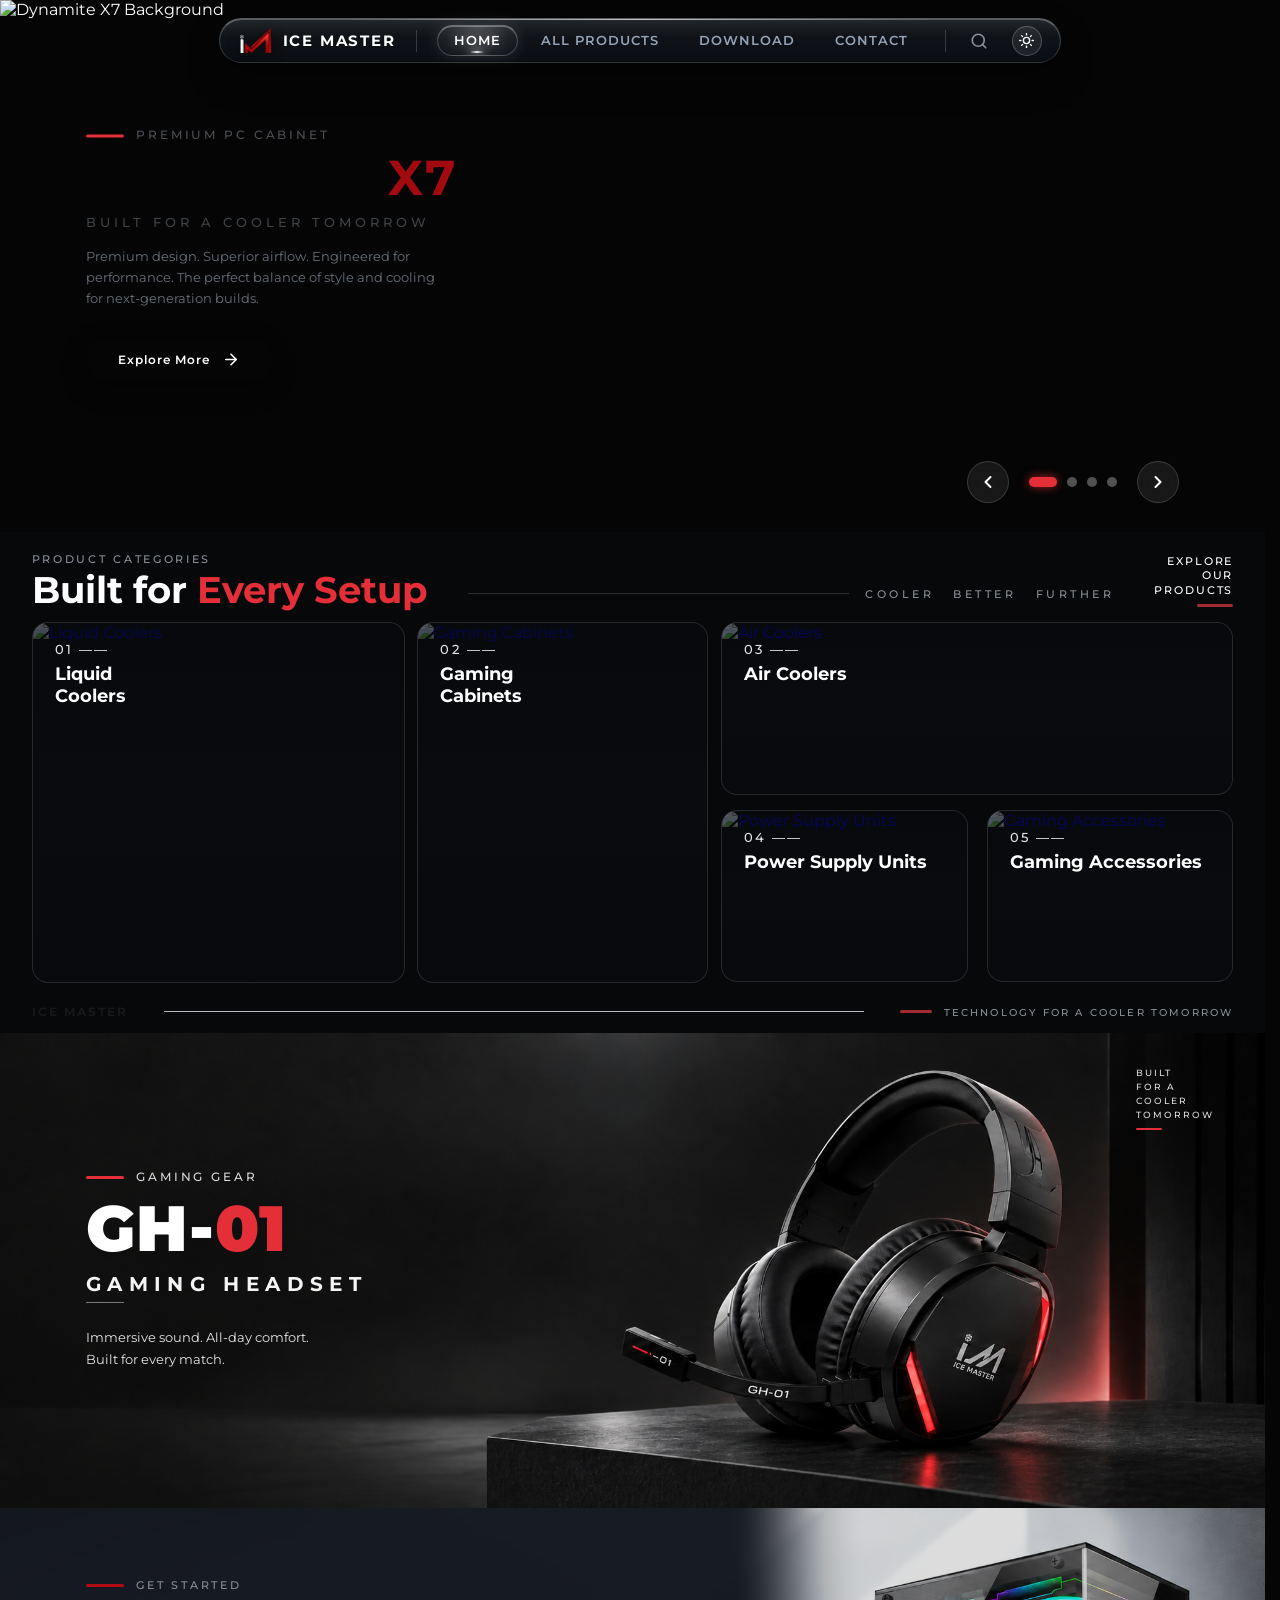
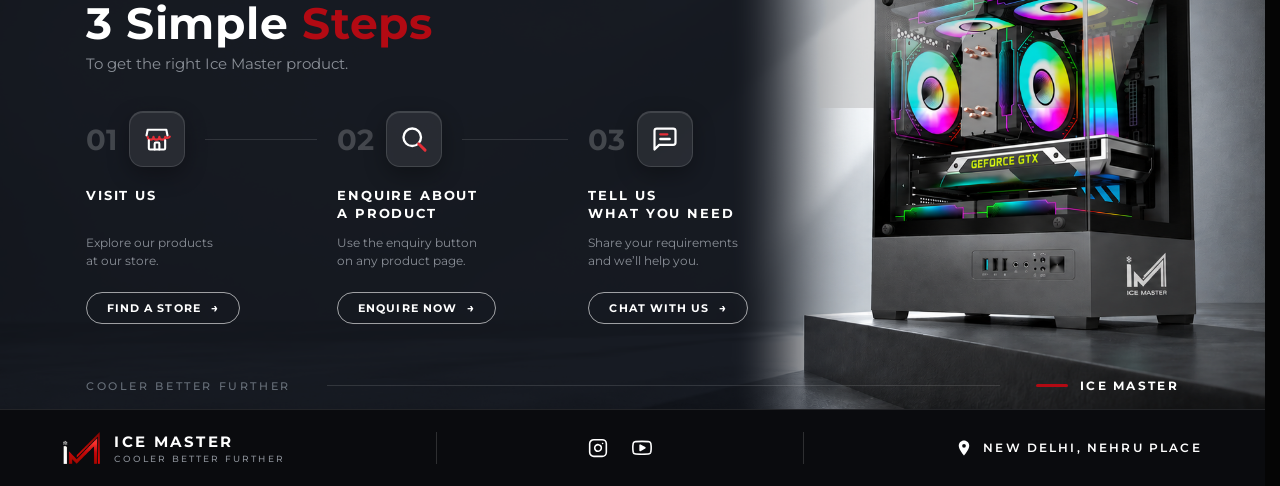
==== commit 8b1123d9: "feat: add hero slides 3 and 4 with auto slide, 5 category cards layout, contact page whatsapp routin" ====
--- a/index.html
+++ b/index.html
@@ -45,40 +45,61 @@
       <!-- Vertical Divider 2 -->
       <div class="im-pill-divider" aria-hidden="true"></div>
 
-      <!-- Right Search Icon -->
-      <div class="im-pill-search-wrap">
-        <button type="button" class="im-pill-search-btn" id="im-search-toggle" aria-label="Search Products">
-          <svg width="18" height="18" viewBox="0 0 24 24" fill="none" stroke="currentColor" stroke-width="2.2" stroke-linecap="round" stroke-linejoin="round">
-            <circle cx="11" cy="11" r="8"></circle>
-            <line x1="21" y1="21" x2="16.65" y2="16.65"></line>
-          </svg>
+      <!-- Right Action Cluster (Search, Theme Toggle, Hamburger) -->
+      <div class="im-pill-actions">
+        <div class="im-pill-search-wrap">
+          <button type="button" class="im-pill-search-btn" id="im-search-toggle" aria-label="Search Products">
+            <svg width="18" height="18" viewBox="0 0 24 24" fill="none" stroke="currentColor" stroke-width="2.2" stroke-linecap="round" stroke-linejoin="round">
+              <circle cx="11" cy="11" r="8"></circle>
+              <line x1="21" y1="21" x2="16.65" y2="16.65"></line>
+            </svg>
+          </button>
+          <!-- Expandable Quick Search Input -->
+          <div class="im-pill-search-dropdown" id="im-search-dropdown">
+            <input type="text" id="im-quick-search-input" placeholder="Search cabinets, coolers, PSU..." aria-label="Search Ice Master products">
+          </div>
+        </div>
+
+        <!-- Theme Toggle Button -->
+        <button id="im-theme-toggle" class="im-theme-toggle-btn" aria-label="Switch to Light Mode" title="Switch to Light Mode"><svg width="15" height="15" viewBox="0 0 24 24" fill="none" stroke="currentColor" stroke-width="2.2" stroke-linecap="round" stroke-linejoin="round"><circle cx="12" cy="12" r="5"/><line x1="12" y1="1" x2="12" y2="3"/><line x1="12" y1="21" x2="12" y2="23"/><line x1="4.22" y1="4.22" x2="5.64" y2="5.64"/><line x1="18.36" y1="18.36" x2="19.78" y2="19.78"/><line x1="1" y1="12" x2="3" y2="12"/><line x1="21" y1="12" x2="23" y2="12"/><line x1="4.22" y1="19.78" x2="5.64" y2="18.36"/><line x1="18.36" y1="5.64" x2="19.78" y2="4.22"/></svg></button>
+
+        <!-- Hamburger menu (mobile only) -->
+        <button class="im-mobile-menu-toggle" id="im-hamburger-btn" aria-label="Open Navigation">
+          <span class="im-hamburger-bar"></span>
+          <span class="im-hamburger-bar"></span>
+          <span class="im-hamburger-bar"></span>
         </button>
-        <!-- Expandable Quick Search Input -->
-        <div class="im-pill-search-dropdown" id="im-search-dropdown">
-          <input type="text" id="im-quick-search-input" placeholder="Search cabinets, coolers, PSU..." aria-label="Search Ice Master products">
-        </div>
-      </div>
-
-      <!-- Theme Toggle Button -->
-      <button id="im-theme-toggle" class="im-theme-toggle-btn" aria-label="Switch to Light Mode" title="Switch to Light Mode"><svg width="15" height="15" viewBox="0 0 24 24" fill="none" stroke="currentColor" stroke-width="2.2" stroke-linecap="round" stroke-linejoin="round"><circle cx="12" cy="12" r="5"/><line x1="12" y1="1" x2="12" y2="3"/><line x1="12" y1="21" x2="12" y2="23"/><line x1="4.22" y1="4.22" x2="5.64" y2="5.64"/><line x1="18.36" y1="18.36" x2="19.78" y2="19.78"/><line x1="1" y1="12" x2="3" y2="12"/><line x1="21" y1="12" x2="23" y2="12"/><line x1="4.22" y1="19.78" x2="5.64" y2="18.36"/><line x1="18.36" y1="5.64" x2="19.78" y2="4.22"/></svg></button>
-
-      <!-- Hamburger menu (mobile only) -->
-      <button class="im-mobile-menu-toggle" id="im-hamburger-btn" aria-label="Open Navigation">
-        <span class="im-hamburger-bar"></span>
-        <span class="im-hamburger-bar"></span>
-        <span class="im-hamburger-bar"></span>
-      </button>
+      </div>
     </div>
 
     <!-- Mobile Nav Drawer (visible only on mobile via CSS) -->
     <div class="im-mobile-nav-drawer" id="im-mobile-nav-drawer">
-      <button class="im-mobile-drawer-close" id="im-drawer-close" aria-label="Close Menu">✕</button>
+      <div class="im-mobile-drawer-header">
+        <div class="im-mobile-drawer-brand">
+          <img src="assets/images/homepage/im_official_emblem.png" alt="Ice Master Logo" class="im-mobile-drawer-logo">
+          <span class="im-mobile-drawer-brand-name">ICE MASTER</span>
+        </div>
+        <button class="im-mobile-drawer-close" id="im-drawer-close" aria-label="Close Menu">&#10005;</button>
+      </div>
+
       <nav class="im-mobile-nav-links">
         <a href="index.html" class="im-mobile-nav-link active">HOME</a>
         <a href="all-products.html" class="im-mobile-nav-link">ALL PRODUCTS</a>
         <a href="download.html" class="im-mobile-nav-link">DOWNLOAD</a>
         <a href="contact.html" class="im-mobile-nav-link">CONTACT</a>
       </nav>
+
+      <div class="im-mobile-drawer-footer">
+        <div class="im-mobile-drawer-socials">
+          <a href="https://www.instagram.com/icemastertechnologies" target="_blank" rel="noopener noreferrer" class="im-mobile-drawer-soc-btn" aria-label="Instagram">
+            <svg width="18" height="18" viewBox="0 0 24 24" fill="none" stroke="currentColor" stroke-width="2" stroke-linecap="round" stroke-linejoin="round"><rect x="2" y="2" width="20" height="20" rx="5" ry="5"></rect><path d="M16 11.37A4 4 0 1 1 12.63 8 4 4 0 0 1 16 11.37z"></path><line x1="17.5" y1="6.5" x2="17.51" y2="6.5"></line></svg>
+          </a>
+          <a href="https://www.youtube.com/@icemastertechnologies" target="_blank" rel="noopener noreferrer" class="im-mobile-drawer-soc-btn" aria-label="YouTube">
+            <svg width="18" height="18" viewBox="0 0 24 24" fill="none" stroke="currentColor" stroke-width="2" stroke-linecap="round" stroke-linejoin="round"><path d="M22.54 6.42a2.78 2.78 0 0 0-1.94-2C18.88 4 12 4 12 4s-6.88 0-8.6.46a2.78 2.78 0 0 0-1.94 2A29 29 0 0 0 1 11.75a29 29 0 0 0 .46 5.33A2.78 2.78 0 0 0 3.4 19c1.72.46 8.6.46 8.6.46s6.88 0 8.6-.46a2.78 2.78 0 0 0 1.94-2 29 29 0 0 0 .46-5.25 29 29 0 0 0-.46-5.33z"></path><polygon points="9.75 15.02 15.5 11.75 9.75 8.48 9.75 15.02"></polygon></svg>
+          </a>
+        </div>
+        <div class="im-mobile-drawer-motto">COOLER BETTER FURTHER</div>
+      </div>
     </div>
   </header>
 
@@ -172,6 +193,88 @@
         </div>
       </div>
 
+      <!-- SLIDE 3: BOX INFINITY -->
+      <div class="im-hero-slide" data-slide="3">
+        <img src="assets/images/homepage/hero_bg_slide_3.png" alt="Box Infinity Gaming Cabinets Background" class="im-hero-bg-img">
+        
+        <!-- Live Typography Overlay -->
+        <div class="im-hero-content im-hero-content-box">
+          <!-- Eyebrow -->
+          <div class="im-hero-eyebrow">
+            <span class="im-hero-dash im-dash-yellow"></span>
+            <span class="im-hero-eyebrow-text">GAMING CABINETS</span>
+          </div>
+
+          <!-- Headline -->
+          <h1 class="im-hero-title">
+            BOX <span class="im-text-yellow-box">INFINITY</span>
+          </h1>
+
+          <!-- Tagline -->
+          <div class="im-hero-tagline im-tagline-box">
+            COMPACT FORM. INFINITE POSSIBILITIES.
+          </div>
+
+          <!-- Description -->
+          <p class="im-hero-desc im-desc-box">
+            A heavy-duty 1.0mm SPCC compact tower chassis with<br>
+            front Type-C port and versatile modular drive brackets.
+          </p>
+
+          <!-- CTA Pill Button -->
+          <div class="im-hero-cta-wrap">
+            <a href="all-products.html?category=cases" class="im-btn-pill im-btn-box">
+              <span>Explore Now</span>
+              <svg class="im-btn-arrow" width="18" height="18" viewBox="0 0 24 24" fill="none" stroke="currentColor" stroke-width="2.4" stroke-linecap="round" stroke-linejoin="round">
+                <line x1="5" y1="12" x2="19" y2="12"></line>
+                <polyline points="12 5 19 12 12 19"></polyline>
+              </svg>
+            </a>
+          </div>
+        </div>
+      </div>
+
+      <!-- SLIDE 4: TRENDY -->
+      <div class="im-hero-slide" data-slide="4">
+        <img src="assets/images/homepage/hero_bg_slide_4.png" alt="Trendy Gaming Cabinets Background" class="im-hero-bg-img">
+        
+        <!-- Live Typography Overlay -->
+        <div class="im-hero-content im-hero-content-trendy">
+          <!-- Eyebrow -->
+          <div class="im-hero-eyebrow">
+            <span class="im-hero-dash im-dash-red"></span>
+            <span class="im-hero-eyebrow-text">GAMING CABINETS</span>
+          </div>
+
+          <!-- Headline -->
+          <h1 class="im-hero-title">
+            Trend<span class="im-text-red-trendy">y</span>
+          </h1>
+
+          <!-- Tagline -->
+          <div class="im-hero-tagline im-tagline-trendy">
+            MODERN AESTHETIC. BUILT TO EXPAND.
+          </div>
+
+          <!-- Description -->
+          <p class="im-hero-desc im-desc-trendy">
+            A modern E-ATX gaming cabinet with vertical GPU<br>
+            expansion slots and dual glass showcase design.
+          </p>
+
+          <!-- CTA Pill Button -->
+          <div class="im-hero-cta-wrap">
+            <a href="all-products.html?category=cases" class="im-btn-pill im-btn-trendy">
+              <span>Explore Now</span>
+              <svg class="im-btn-arrow" width="18" height="18" viewBox="0 0 24 24" fill="none" stroke="currentColor" stroke-width="2.4" stroke-linecap="round" stroke-linejoin="round">
+                <line x1="5" y1="12" x2="19" y2="12"></line>
+                <polyline points="12 5 19 12 12 19"></polyline>
+              </svg>
+            </a>
+          </div>
+        </div>
+      </div>
+
       <!-- Hero Slide Controls & Indicators -->
       <div class="im-hero-controls">
         <button type="button" id="im-hero-prev" class="im-hero-nav-arrow" aria-label="Previous Slide">
@@ -183,6 +286,8 @@
         <div class="im-hero-dots">
           <span class="im-hero-dot active" data-slide="1" role="button" tabindex="0" aria-label="Slide 1: Dynamite X7"></span>
           <span class="im-hero-dot" data-slide="2" role="button" tabindex="0" aria-label="Slide 2: Cool Digital"></span>
+          <span class="im-hero-dot" data-slide="3" role="button" tabindex="0" aria-label="Slide 3: Box Infinity"></span>
+          <span class="im-hero-dot" data-slide="4" role="button" tabindex="0" aria-label="Slide 4: Trendy"></span>
         </div>
 
         <button type="button" id="im-hero-next" class="im-hero-nav-arrow" aria-label="Next Slide">
@@ -202,9 +307,6 @@
        ========================================================================== -->
   <section class="im-cat-section" id="product-categories">
     <div class="im-cat-stage">
-      <!-- Clean High-Resolution Background Render -->
-      <img src="assets/images/homepage/categories_bg_dark.png" alt="Product Categories Stage" class="im-cat-bg-img">
-
       <!-- TOP HEADER ROW -->
       <div class="im-cat-header-row">
         <!-- Left: Category Eyebrow & Title -->
@@ -228,10 +330,12 @@
         </a>
       </div>
 
-      <!-- 4 DYNAMIC INTERACTIVE CARDS -->
+      <!-- 5 DYNAMIC INTERACTIVE CARDS -->
       <div class="im-cat-grid-overlay">
         <!-- Card 01: Liquid Coolers -->
         <a href="all-products.html?category=coolers" class="im-cat-card-overlay im-card-coolers" aria-label="Explore Liquid Coolers">
+          <img src="assets/images/homepage/cat_card_1_liquid.png" alt="Liquid Coolers" class="im-card-media-bg">
+          <div class="im-card-shade"></div>
           <div class="im-card-text-block">
             <span class="im-card-num">01 ——</span>
             <span class="im-card-name">Liquid<br>Coolers</span>
@@ -247,6 +351,8 @@
 
         <!-- Card 02: Gaming Cabinets -->
         <a href="all-products.html?category=cases" class="im-cat-card-overlay im-card-cabinets" aria-label="Explore Gaming Cabinets">
+          <img src="assets/images/homepage/cat_card_2_cabinet.png" alt="Gaming Cabinets" class="im-card-media-bg">
+          <div class="im-card-shade"></div>
           <div class="im-card-text-block">
             <span class="im-card-num">02 ——</span>
             <span class="im-card-name">Gaming<br>Cabinets</span>
@@ -260,11 +366,13 @@
           </div>
         </a>
 
-        <!-- Card 03: Power Supply Units -->
-        <a href="all-products.html?category=psu" class="im-cat-card-overlay im-card-psu" aria-label="Explore Power Supply Units">
+        <!-- Card 03: Air Coolers -->
+        <a href="all-products.html?category=air-coolers" class="im-cat-card-overlay im-card-aircoolers" aria-label="Explore Air Coolers">
+          <img src="assets/images/homepage/cat_card_3_aircooler.png" alt="Air Coolers" class="im-card-media-bg">
+          <div class="im-card-shade"></div>
           <div class="im-card-text-block">
             <span class="im-card-num">03 ——</span>
-            <span class="im-card-name">Power Supply Units</span>
+            <span class="im-card-name">Air Coolers</span>
           </div>
           <div class="im-card-action">
             <span>EXPLORE</span>
@@ -275,10 +383,29 @@
           </div>
         </a>
 
-        <!-- Card 04: Gaming Accessories -->
-        <a href="all-products.html?category=accessories" class="im-cat-card-overlay im-card-accessories" aria-label="Explore Gaming Accessories">
+        <!-- Card 04: Power Supply Units -->
+        <a href="all-products.html?category=psu" class="im-cat-card-overlay im-card-psu" aria-label="Explore Power Supply Units">
+          <img src="assets/images/homepage/cat_card_4_psu.png" alt="Power Supply Units" class="im-card-media-bg">
+          <div class="im-card-shade"></div>
           <div class="im-card-text-block">
             <span class="im-card-num">04 ——</span>
+            <span class="im-card-name">Power Supply Units</span>
+          </div>
+          <div class="im-card-action">
+            <span>EXPLORE</span>
+            <svg width="13" height="13" viewBox="0 0 24 24" fill="none" stroke="currentColor" stroke-width="2.5" stroke-linecap="round" stroke-linejoin="round">
+              <line x1="5" y1="12" x2="19" y2="12"></line>
+              <polyline points="12 5 19 12 12 19"></polyline>
+            </svg>
+          </div>
+        </a>
+
+        <!-- Card 05: Gaming Accessories -->
+        <a href="all-products.html?category=accessories" class="im-cat-card-overlay im-card-accessories" aria-label="Explore Gaming Accessories">
+          <img src="assets/images/homepage/cat_card_5_accessories.png" alt="Gaming Accessories" class="im-card-media-bg">
+          <div class="im-card-shade"></div>
+          <div class="im-card-text-block">
+            <span class="im-card-num">05 ——</span>
             <span class="im-card-name">Gaming Accessories</span>
           </div>
           <div class="im-card-action">
@@ -311,7 +438,7 @@
 
       <!-- Card 01: Liquid Coolers -->
       <a href="all-products.html?category=coolers" class="im-mob-cat-card">
-        <img src="assets/images/products/air-coolers/fusion/fusion_aircooler_view_1.png" alt="Liquid Coolers" class="im-mob-cat-img">
+        <img src="assets/images/homepage/cat_card_1_liquid.png" alt="Liquid Coolers" class="im-mob-cat-img">
         <div class="im-mob-cat-card-body">
           <div class="im-mob-cat-num">01 ——</div>
           <div class="im-mob-cat-name">Liquid<br>Coolers</div>
@@ -321,7 +448,7 @@
 
       <!-- Card 02: Gaming Cabinets -->
       <a href="all-products.html?category=cases" class="im-mob-cat-card">
-        <img src="assets/images/products/cases/dynamite-x7/Black/08_dynamite_x7_view_1.png" alt="Gaming Cabinets" class="im-mob-cat-img">
+        <img src="assets/images/homepage/cat_card_2_cabinet.png" alt="Gaming Cabinets" class="im-mob-cat-img">
         <div class="im-mob-cat-card-body">
           <div class="im-mob-cat-num">02 ——</div>
           <div class="im-mob-cat-name">Gaming<br>Cabinets</div>
@@ -329,21 +456,31 @@
         </div>
       </a>
 
-      <!-- Card 03: Power Supply Units -->
-      <a href="all-products.html?category=psu" class="im-mob-cat-card">
-        <img src="assets/images/products/liquid-coolers/cool-360-argb/Black/cool_360_argb_black.png" alt="Power Supply Units" class="im-mob-cat-img">
+      <!-- Card 03: Air Coolers -->
+      <a href="all-products.html?category=air-coolers" class="im-mob-cat-card">
+        <img src="assets/images/homepage/cat_card_3_aircooler.png" alt="Air Coolers" class="im-mob-cat-img">
         <div class="im-mob-cat-card-body">
           <div class="im-mob-cat-num">03 ——</div>
+          <div class="im-mob-cat-name">Air<br>Coolers</div>
+          <span class="im-mob-cat-arrow">→</span>
+        </div>
+      </a>
+
+      <!-- Card 04: Power Supply Units -->
+      <a href="all-products.html?category=psu" class="im-mob-cat-card">
+        <img src="assets/images/homepage/cat_card_4_psu.png" alt="Power Supply Units" class="im-mob-cat-img">
+        <div class="im-mob-cat-card-body">
+          <div class="im-mob-cat-num">04 ——</div>
           <div class="im-mob-cat-name">Power Supply<br>Units</div>
           <span class="im-mob-cat-arrow">→</span>
         </div>
       </a>
 
-      <!-- Card 04: Gaming Accessories -->
+      <!-- Card 05: Gaming Accessories -->
       <a href="all-products.html?category=accessories" class="im-mob-cat-card">
-        <img src="assets/images/homepage/headset_bg.png" alt="Gaming Accessories" class="im-mob-cat-img" style="object-position: right center;">
+        <img src="assets/images/homepage/cat_card_5_accessories.png" alt="Gaming Accessories" class="im-mob-cat-img" style="object-position: right center;">
         <div class="im-mob-cat-card-body">
-          <div class="im-mob-cat-num">04 ——</div>
+          <div class="im-mob-cat-num">05 ——</div>
           <div class="im-mob-cat-name">Gaming<br>Accessories</div>
           <span class="im-mob-cat-arrow">→</span>
         </div>
@@ -351,7 +488,6 @@
 
     </div>
   </section>
-
   <!-- ==========================================================================
        SECTION 3: GAMING GEAR SPOTLIGHT — GH-01 (2046 × 769 px)
        Matching headset_section.reference.png
@@ -569,8 +705,7 @@
 
       <!-- Center: Social Links -->
       <div class="im-footer-social-links" aria-label="Social Media Links">
-        <!-- Instagram -->
-        <a href="https://instagram.com" target="_blank" rel="noopener noreferrer" class="im-footer-social-btn" aria-label="Ice Master on Instagram">
+        <a href="https://www.instagram.com/icemastertechnologies" target="_blank" rel="noopener noreferrer" class="im-footer-social-btn" aria-label="Ice Master on Instagram">
           <svg viewBox="0 0 24 24" fill="none" stroke="currentColor" stroke-width="1.9" stroke-linecap="round" stroke-linejoin="round">
             <rect x="2" y="2" width="20" height="20" rx="5" ry="5"></rect>
             <path d="M16 11.37A4 4 0 1 1 12.63 8 4 4 0 0 1 16 11.37z"></path>
@@ -578,20 +713,10 @@
           </svg>
         </a>
 
-        <!-- YouTube -->
-        <a href="https://youtube.com" target="_blank" rel="noopener noreferrer" class="im-footer-social-btn" aria-label="Ice Master on YouTube">
+        <a href="https://www.youtube.com/@icemastertechnologies" target="_blank" rel="noopener noreferrer" class="im-footer-social-btn" aria-label="Ice Master on YouTube">
           <svg viewBox="0 0 24 24" fill="none" stroke="currentColor" stroke-width="1.9" stroke-linecap="round" stroke-linejoin="round">
             <path d="M22.54 6.42a2.78 2.78 0 0 0-1.94-2C18.88 4 12 4 12 4s-6.88 0-8.6.46a2.78 2.78 0 0 0-1.94 2A29 29 0 0 0 1 11.75a29 29 0 0 0 .46 5.33A2.78 2.78 0 0 0 3.4 19c1.72.46 8.6.46 8.6.46s6.88 0 8.6-.46a2.78 2.78 0 0 0 1.94-2 29 29 0 0 0 .46-5.25 29 29 0 0 0-.46-5.33z"></path>
             <polygon points="9.75 15.02 15.5 11.75 9.75 8.48 9.75 15.02" fill="currentColor"></polygon>
-          </svg>
-        </a>
-
-        <!-- LinkedIn -->
-        <a href="https://linkedin.com" target="_blank" rel="noopener noreferrer" class="im-footer-social-btn" aria-label="Ice Master on LinkedIn">
-          <svg viewBox="0 0 24 24" fill="none" stroke="currentColor" stroke-width="1.9" stroke-linecap="round" stroke-linejoin="round">
-            <path d="M16 8a6 6 0 0 1 6 6v7h-4v-7a2 2 0 0 0-2-2 2 2 0 0 0-2 2v7h-4v-7a6 6 0 0 1 6-6z"></path>
-            <rect x="2" y="9" width="4" height="12"></rect>
-            <circle cx="4" cy="4" r="2"></circle>
           </svg>
         </a>
       </div>
--- a/assets/css/style.css
+++ b/assets/css/style.css
@@ -243,6 +243,10 @@
   box-shadow: 0 0 8px rgba(255, 255, 255, 0.9), 0 0 16px rgba(255, 255, 255, 0.5);
 }
 
+.im-pill-actions {
+  display: contents;
+}
+
 .im-pill-search-wrap {
   position: relative;
   display: flex;
@@ -338,13 +342,15 @@
   inset: 0;
   opacity: 0;
   visibility: hidden;
-  transition: opacity 0.85s cubic-bezier(0.4, 0, 0.2, 1), visibility 0.85s ease;
+  transform: translateX(40px);
+  transition: opacity 0.85s cubic-bezier(0.4, 0, 0.2, 1), visibility 0.85s ease, transform 0.85s cubic-bezier(0.4, 0, 0.2, 1);
   pointer-events: none;
 }
 
 .im-hero-slide.active {
   opacity: 1;
   visibility: visible;
+  transform: translateX(0);
   pointer-events: auto;
 }
 
@@ -387,6 +393,10 @@
   background: #E42F38;
 }
 
+.im-dash-yellow {
+  background: #F59E0B;
+}
+
 .im-hero-content-x7 .im-hero-eyebrow-text {
   font-family: var(--im-font);
   font-size: clamp(0.72rem, 0.9vw, 0.95rem);
@@ -396,12 +406,14 @@
   text-transform: uppercase;
 }
 
-.im-hero-content-cool .im-hero-eyebrow-text {
+.im-hero-content-cool .im-hero-eyebrow-text,
+.im-hero-content-box .im-hero-eyebrow-text,
+.im-hero-content-trendy .im-hero-eyebrow-text {
   font-family: var(--im-font);
   font-size: clamp(0.72rem, 0.9vw, 0.95rem);
   font-weight: 500;
   letter-spacing: 0.25em;
-  color: #94A3B8;
+  color: #CBD5E1;
   text-transform: uppercase;
 }
 
@@ -415,13 +427,27 @@
   margin: 0 0 12px 0;
 }
 
-.im-hero-content-cool .im-hero-title {
+.im-hero-content-cool .im-hero-title,
+.im-hero-content-box .im-hero-title,
+.im-hero-content-trendy .im-hero-title {
   color: #FFFFFF;
 }
 
 .im-text-red-x7 {
   color: #A30A10;
   font-weight: 700;
+}
+
+.im-text-yellow-box {
+  color: #F59E0B;
+  font-weight: 800;
+  text-shadow: 0 0 24px rgba(245, 158, 11, 0.45);
+}
+
+.im-text-red-trendy {
+  color: #FF1F3D;
+  font-weight: 800;
+  text-shadow: 0 0 24px rgba(255, 31, 61, 0.45);
 }
 
 .im-text-blue-digital {
@@ -444,7 +470,9 @@
   margin-bottom: 16px;
 }
 
-.im-tagline-cool {
+.im-tagline-cool,
+.im-tagline-box,
+.im-tagline-trendy {
   letter-spacing: 0.24em;
   color: #CBD5E1;
 }
@@ -458,7 +486,9 @@
   margin: 0 0 28px 0;
 }
 
-.im-desc-cool {
+.im-desc-cool,
+.im-desc-box,
+.im-desc-trendy {
   color: #E2E8F0;
   text-shadow: 0 2px 10px rgba(0, 0, 0, 0.6);
 }
@@ -507,6 +537,31 @@
   box-shadow: 0 12px 30px rgba(56, 189, 248, 0.35);
 }
 
+.im-btn-box {
+  background: #EBB20A;
+  color: #0A0A0C;
+  font-weight: 700;
+  border: none;
+}
+
+.im-btn-box:hover {
+  background: #F59E0B;
+  color: #000000;
+  box-shadow: 0 12px 30px rgba(245, 158, 11, 0.45);
+}
+
+.im-btn-trendy {
+  background: rgba(12, 12, 16, 0.9);
+  border: 1.5px solid #FF1F3D;
+  color: #FFFFFF;
+}
+
+.im-btn-trendy:hover {
+  background: #FF1F3D;
+  color: #FFFFFF;
+  box-shadow: 0 12px 30px rgba(255, 31, 61, 0.45);
+}
+
 .im-btn-arrow {
   transition: transform 0.25s ease;
 }
@@ -707,15 +762,39 @@
   position: absolute;
   pointer-events: auto;
   text-decoration: none;
-  border-radius: 20px;
-  transition: transform 0.35s cubic-bezier(0.16, 1, 0.3, 1), box-shadow 0.35s ease, background 0.35s ease;
+  border-radius: 16px;
+  border: 1px solid rgba(255, 255, 255, 0.12);
+  background: #090B0E;
+  transition: transform 0.35s cubic-bezier(0.16, 1, 0.3, 1), box-shadow 0.35s ease, border-color 0.35s ease;
   display: flex;
   flex-direction: column;
   justify-content: space-between;
-  padding: 24px 28px;
+  padding: 18px 22px;
   box-sizing: border-box;
   overflow: hidden;
-  background: transparent;
+}
+
+.im-card-media-bg {
+  position: absolute;
+  inset: 0;
+  width: 100%;
+  height: 100%;
+  object-fit: cover;
+  object-position: center center;
+  z-index: 1;
+  transition: transform 0.45s cubic-bezier(0.16, 1, 0.3, 1);
+}
+
+.im-cat-card-overlay:hover .im-card-media-bg {
+  transform: scale(1.04);
+}
+
+.im-card-shade {
+  position: absolute;
+  inset: 0;
+  background: linear-gradient(180deg, rgba(6, 8, 12, 0.72) 0%, rgba(6, 8, 12, 0.1) 45%, rgba(6, 8, 12, 0.45) 100%);
+  z-index: 2;
+  pointer-events: none;
 }
 
 /* High-tech top accent beam on hover */
@@ -735,9 +814,9 @@
 }
 
 .im-cat-card-overlay:hover {
-  transform: translateY(-8px) scale(1.018);
-  background: radial-gradient(circle at 50% 60%, rgba(178, 10, 19, 0.22) 0%, rgba(18, 20, 26, 0.35) 60%, rgba(10, 11, 14, 0.1) 100%);
-  box-shadow: 0 20px 48px rgba(178, 10, 19, 0.32), inset 0 0 28px rgba(178, 10, 19, 0.12);
+  transform: translateY(-6px) scale(1.012);
+  border-color: rgba(228, 47, 56, 0.7);
+  box-shadow: 0 18px 40px rgba(178, 10, 19, 0.28), 0 0 20px rgba(228, 47, 56, 0.15);
 }
 
 .im-cat-card-overlay:hover::before {
@@ -746,32 +825,53 @@
   box-shadow: 0 0 14px #FF5560;
 }
 
+/* 01: Liquid Coolers (tall left) */
 .im-card-coolers {
   left: 2.5%;
-  top: 19.5%;
-  width: 29.2%;
-  height: 68.5%;
-}
-
+  top: 18%;
+  width: 29.5%;
+  height: 72%;
+}
+
+/* 02: Gaming Cabinets (tall middle) */
 .im-card-cabinets {
-  left: 32.4%;
-  top: 19.5%;
-  width: 22.8%;
-  height: 68.5%;
-}
-
+  left: 33%;
+  top: 18%;
+  width: 23%;
+  height: 72%;
+}
+
+/* 03: Air Coolers (wide top right) */
+.im-card-aircoolers {
+  left: 57%;
+  top: 18%;
+  width: 40.5%;
+  height: 34.5%;
+}
+.im-card-aircoolers .im-card-media-bg {
+  object-position: right center;
+}
+
+/* 04: Power Supply Units (bottom right left) */
 .im-card-psu {
-  left: 56%;
-  top: 19.5%;
-  width: 41.5%;
-  height: 32.5%;
-}
-
+  left: 57%;
+  top: 55.5%;
+  width: 19.5%;
+  height: 34.5%;
+}
+.im-card-psu .im-card-media-bg {
+  object-position: right center;
+}
+
+/* 05: Gaming Accessories (bottom right right) */
 .im-card-accessories {
-  left: 56%;
-  top: 54.5%;
-  width: 41.5%;
-  height: 33.5%;
+  left: 78%;
+  top: 55.5%;
+  width: 19.5%;
+  height: 34.5%;
+}
+.im-card-accessories .im-card-media-bg {
+  object-position: center center;
 }
 
 .im-card-text-block {
@@ -779,7 +879,7 @@
   flex-direction: column;
   gap: 6px;
   user-select: none;
-  z-index: 2;
+  z-index: 3;
 }
 
 .im-card-num {
@@ -829,7 +929,7 @@
   opacity: 0;
   transform: translateY(14px);
   transition: all 0.32s cubic-bezier(0.16, 1, 0.3, 1);
-  z-index: 2;
+  z-index: 3;
 }
 
 .im-cat-card-overlay:hover .im-card-action {
@@ -1767,10 +1867,10 @@
   }
   .ap-cards-grid,
   .products-grid {
-    grid-template-columns: 1fr;
-    max-width: 320px;
+    grid-template-columns: repeat(2, 1fr);
+    max-width: 100%;
     margin: 0 auto;
-    gap: 20px;
+    gap: 12px 10px;
   }
 }
 
@@ -1861,6 +1961,28 @@
   user-select: none;
 }
 
+.im-prod-desc {
+  font-family: var(--im-font);
+  font-size: 0.76rem;
+  color: #64748B;
+  text-align: center;
+  line-height: 1.3;
+  margin: 0;
+  padding: 0 16px;
+  position: absolute;
+  bottom: 14%;
+  left: 0;
+  right: 0;
+  white-space: nowrap;
+  overflow: hidden;
+  text-overflow: ellipsis;
+  user-select: none;
+}
+
+html.light-mode .im-prod-desc {
+  color: #475569;
+}
+
 .im-prod-btn-hitarea {
   position: absolute;
   bottom: 5.5%;
@@ -2679,81 +2801,137 @@
 
 
 @media (max-width: 768px) {
+  .pd-main-wrapper {
+    padding-top: 76px;
+    padding-bottom: 40px;
+  }
 
   .pd-container {
-
-    padding: 0 20px;
-
+    padding: 0 16px;
+    max-width: 100%;
+  }
+
+  .pd-breadcrumb-trail {
+    font-size: 12.5px;
+    gap: 6px;
+    margin-bottom: 16px;
+    flex-wrap: wrap;
+  }
+
+  .pd-showcase-stage {
+    width: 100%;
+  }
+
+  .pd-showcase-grid {
+    display: flex;
+    flex-direction: column;
+    gap: 20px;
+    width: 100%;
   }
 
   .pd-media-column {
-
+    display: flex;
+    flex-direction: column;
+    align-items: center;
+    gap: 14px;
+    width: 100%;
+  }
+
+  .pd-stage-card {
+    order: 1;
+    width: 100% !important;
+    height: 320px !important;
+    padding: 16px !important;
+    border-radius: 18px;
+    box-sizing: border-box;
+    display: flex;
+    align-items: center;
+    justify-content: center;
+  }
+
+  .pd-main-stage-img {
+    max-width: 86%;
+    max-height: 86%;
+    object-fit: contain;
   }
 
   .pd-thumb-strip {
-
+    order: 2;
+    display: flex;
     flex-direction: row;
-
+    justify-content: center;
+    gap: 10px;
     width: 100%;
-
     overflow-x: auto;
-
-    padding-bottom: 8px;
-
+    padding: 4px 0 6px 0;
+    scrollbar-width: none;
+  }
+
+  .pd-thumb-strip::-webkit-scrollbar {
+    display: none;
   }
 
   .pd-thumb-item {
-
-    width: 80px;
-
-    height: 80px;
-
+    width: 64px;
+    height: 64px;
+    border-radius: 12px;
+    padding: 6px;
     flex-shrink: 0;
-
-  }
-
-  .pd-stage-card {
-
+  }
+
+  .pd-info-column {
     width: 100%;
-
-    height: 380px;
-
-    padding: 24px;
-
+    padding-top: 0;
+    box-sizing: border-box;
+  }
+
+  .pd-eyebrow-group {
+    margin-bottom: 10px;
+    gap: 8px;
   }
 
   .pd-heading-title {
-
-    font-size: 42px;
-
+    font-size: clamp(22px, 6.5vw, 28px);
+    line-height: 1.15;
+    margin-bottom: 6px;
+    word-wrap: break-word;
+    overflow-wrap: break-word;
   }
 
   .pd-heading-subtitle {
-
-    font-size: 24px;
-
+    font-size: clamp(13px, 3.8vw, 15px);
+    line-height: 1.35;
+    margin-bottom: 16px;
+  }
+
+  .pd-color-selector {
+    margin-bottom: 16px;
   }
 
   .pd-details-box {
-
-    padding: 22px 20px;
-
+    padding: 18px 16px;
+    border-radius: 16px;
+    margin-bottom: 20px;
+    box-sizing: border-box;
   }
 
   .pd-spec-name, .pd-spec-value {
-
-    font-size: 13.5px;
-
+    font-size: 13px;
+  }
+
+  .pd-cta-enquire-btn {
+    width: 100%;
+    justify-content: space-between;
+    padding: 13px 18px;
+    box-sizing: border-box;
   }
 
   .pd-cta-text {
-
-    font-size: 16px;
-
+    font-size: 15px;
   }
 
   .pd-cta-divider {
-    margin: 0 16px;
+    margin: 0 12px;
   }
 }
 
@@ -2827,6 +3005,16 @@
 .pd-color-circle.color-white {
   background: #FFFFFF;
   border: 1px solid #9EB3C7;
+}
+
+.pd-color-circle.color-yellow {
+  background: #FACC15;
+  border: 1px solid #CA8A04;
+}
+
+.pd-color-circle.color-red {
+  background: #E42F38;
+  border: 1px solid #991B1B;
 }
 
 .pd-color-text {
@@ -3603,22 +3791,39 @@
   /* ── 1. NAVBAR ── */
   .im-floating-header {
     top: 10px;
-    padding: 0 14px;
+    padding: 0 12px;
+    width: 100%;
+    box-sizing: border-box;
   }
 
   .im-pill-navbar {
     width: 100%;
-    padding: 7px 12px;
-    gap: 0;
+    padding: 6px 12px;
+    gap: 8px;
+    display: flex;
+    align-items: center;
     justify-content: space-between;
-  }
-
-  /* Hide brand name text, keep logo icon */
+    box-sizing: border-box;
+  }
+
+  /* Brand: emblem icon */
+  .im-pill-brand {
+    display: flex;
+    align-items: center;
+    gap: 8px;
+    flex-shrink: 0;
+  }
+
+  .im-pill-logo-icon {
+    height: 24px;
+    width: auto;
+  }
+
+  /* Hide brand name text and dividers on mobile */
   .im-pill-brand-name {
     display: none;
   }
 
-  /* Hide dividers */
   .im-pill-divider {
     display: none;
   }
@@ -3626,6 +3831,54 @@
   /* Hide desktop nav links */
   .im-pill-nav {
     display: none;
+  }
+
+  /* Right-aligned actions cluster: search, theme toggle, hamburger */
+  .im-pill-actions {
+    display: flex !important;
+    align-items: center;
+    gap: 8px;
+    margin-left: auto;
+    flex-shrink: 0;
+  }
+
+  .im-pill-search-wrap {
+    position: relative;
+    flex-shrink: 0;
+  }
+
+  .im-pill-search-btn {
+    width: 32px;
+    height: 32px;
+    border-radius: 50%;
+    display: flex;
+    align-items: center;
+    justify-content: center;
+    background: rgba(255, 255, 255, 0.08);
+    border: 1px solid rgba(255, 255, 255, 0.18);
+    color: #FFFFFF;
+    padding: 0;
+    transition: all 0.2s ease;
+  }
+
+  .im-pill-search-dropdown {
+    position: fixed;
+    top: 68px;
+    left: 14px;
+    right: 14px;
+    width: calc(100% - 28px);
+    border-radius: 14px;
+    z-index: 1100;
+  }
+
+  .im-theme-toggle-btn {
+    width: 32px;
+    height: 32px;
+    border-radius: 50%;
+    margin-left: 0;
+    flex-shrink: 0;
+    background: rgba(255, 255, 255, 0.08);
+    border: 1px solid rgba(255, 255, 255, 0.18);
   }
 
   /* Show hamburger button */
@@ -3633,45 +3886,48 @@
     display: flex !important;
     align-items: center;
     justify-content: center;
-    width: 34px;
-    height: 34px;
-    background: rgba(255,255,255,0.15);
-    border: 1.5px solid rgba(255,255,255,0.4);
-    border-radius: 8px;
+    width: 32px;
+    height: 32px;
+    background: rgba(255, 255, 255, 0.08);
+    border: 1px solid rgba(255, 255, 255, 0.18);
+    border-radius: 50%;
     cursor: pointer;
     flex-direction: column;
-    gap: 5px;
+    gap: 4px;
     padding: 0;
     flex-shrink: 0;
+    transition: all 0.2s ease;
   }
 
   .im-hamburger-bar {
     display: block;
-    width: 18px;
-    height: 2px;
+    width: 14px;
+    height: 1.5px;
     background: #fff;
     border-radius: 2px;
     transition: all 0.25s ease;
   }
 
-  /* Mobile drawer */
+  /* Mobile Nav Drawer — Sleek Modern Capsule Layout */
   .im-mobile-nav-drawer {
     position: fixed;
     top: 0;
     left: 0;
     right: 0;
     bottom: 0;
-    background: rgba(7, 8, 10, 0.97);
-    backdrop-filter: blur(20px);
-    -webkit-backdrop-filter: blur(20px);
-    z-index: 999;
+    background: rgba(8, 10, 14, 0.98);
+    backdrop-filter: blur(28px);
+    -webkit-backdrop-filter: blur(28px);
+    z-index: 9999;
     display: flex;
     flex-direction: column;
-    justify-content: center;
+    justify-content: space-between;
     align-items: center;
+    padding: 24px 20px 36px 20px;
+    box-sizing: border-box;
     opacity: 0;
     pointer-events: none;
-    transition: opacity 0.3s ease;
+    transition: opacity 0.3s cubic-bezier(0.16, 1, 0.3, 1);
   }
 
   .im-mobile-nav-drawer.open {
@@ -3679,57 +3935,151 @@
     pointer-events: auto;
   }
 
-  .im-mobile-nav-links {
-    display: flex;
-    flex-direction: column;
-    align-items: center;
-    gap: 8px;
+  .im-mobile-drawer-header {
     width: 100%;
-    padding: 0 24px;
-  }
-
-  .im-mobile-nav-link {
     display: flex;
     align-items: center;
     justify-content: space-between;
-    width: 100%;
-    max-width: 320px;
-    padding: 16px 20px;
-    background: rgba(255,255,255,0.05);
-    border: 1px solid rgba(255,255,255,0.1);
-    border-radius: 12px;
-    text-decoration: none;
+    padding: 4px 4px 0 4px;
+    box-sizing: border-box;
+  }
+
+  .im-mobile-drawer-brand {
+    display: flex;
+    align-items: center;
+    gap: 10px;
+  }
+
+  .im-mobile-drawer-logo {
+    height: 28px;
+    width: auto;
+  }
+
+  .im-mobile-drawer-brand-name {
     font-family: var(--im-font);
-    font-size: 15px;
-    font-weight: 700;
-    letter-spacing: 0.1em;
-    color: #fff;
-    transition: all 0.2s ease;
-  }
-
-  .im-mobile-nav-link.active,
-  .im-mobile-nav-link:hover {
-    background: rgba(228, 47, 56, 0.12);
-    border-color: rgba(228, 47, 56, 0.4);
-    color: #ff4754;
+    font-size: 14px;
+    font-weight: 800;
+    letter-spacing: 0.16em;
+    color: #FFFFFF;
   }
 
   .im-mobile-drawer-close {
-    position: absolute;
-    top: 20px;
-    right: 20px;
+    position: relative;
+    top: auto;
+    right: auto;
     width: 36px;
     height: 36px;
-    background: rgba(255,255,255,0.08);
-    border: 1px solid rgba(255,255,255,0.15);
+    background: rgba(255, 255, 255, 0.08);
+    border: 1px solid rgba(255, 255, 255, 0.18);
     border-radius: 50%;
     display: flex;
     align-items: center;
     justify-content: center;
     cursor: pointer;
     color: #fff;
-    font-size: 20px;
+    font-size: 15px;
     line-height: 1;
+    transition: all 0.2s ease;
+  }
+
+  .im-mobile-drawer-close:hover {
+    background: rgba(228, 47, 56, 0.2);
+    border-color: #E42F38;
+    color: #FF4D57;
+  }
+
+  .im-mobile-nav-links {
+    display: flex;
+    flex-direction: column;
+    align-items: stretch;
+    gap: 12px;
+    width: 100%;
+    max-width: 320px;
+    margin: auto 0;
+    padding: 0;
+  }
+
+  .im-mobile-nav-link {
+    display: flex;
+    align-items: center;
+    justify-content: space-between;
+    width: 100%;
+    padding: 16px 20px;
+    background: linear-gradient(135deg, rgba(255, 255, 255, 0.05) 0%, rgba(255, 255, 255, 0.02) 100%);
+    border: 1px solid rgba(255, 255, 255, 0.1);
+    border-radius: 14px;
+    text-decoration: none;
+    font-family: var(--im-font);
+    font-size: 14px;
+    font-weight: 700;
+    letter-spacing: 0.14em;
+    color: #FFFFFF;
+    transition: all 0.22s cubic-bezier(0.16, 1, 0.3, 1);
+    box-sizing: border-box;
+  }
+
+  .im-mobile-nav-link::after {
+    content: '';
+    display: inline-block;
+    width: 7px;
+    height: 7px;
+    border-top: 2px solid #8A8F97;
+    border-right: 2px solid #8A8F97;
+    transform: rotate(45deg);
+    transition: transform 0.2s ease, border-color 0.2s ease;
+    margin-right: 4px;
+  }
+
+  .im-mobile-nav-link.active,
+  .im-mobile-nav-link:hover {
+    background: linear-gradient(135deg, rgba(228, 47, 56, 0.16) 0%, rgba(228, 47, 56, 0.04) 100%);
+    border-color: rgba(228, 47, 56, 0.5);
+    color: #FF4D57;
+    box-shadow: 0 4px 18px rgba(228, 47, 56, 0.22);
+    transform: translateX(3px);
+  }
+
+  .im-mobile-nav-link.active::after,
+  .im-mobile-nav-link:hover::after {
+    border-color: #FF4D57;
+    transform: rotate(45deg) translate(2px, -2px);
+  }
+
+  .im-mobile-drawer-footer {
+    width: 100%;
+    display: flex;
+    flex-direction: column;
+    align-items: center;
+    gap: 12px;
+    padding-top: 10px;
+  }
+
+  .im-mobile-drawer-socials {
+    display: flex;
+    align-items: center;
+    gap: 18px;
+  }
+
+  .im-mobile-drawer-soc-btn {
+    color: #8A8F97;
+    display: flex;
+    align-items: center;
+    justify-content: center;
+    transition: color 0.2s ease, transform 0.2s ease;
+  }
+
+  .im-mobile-drawer-soc-btn:hover {
+    color: #E42F38;
+    transform: translateY(-2px);
+  }
+
+  .im-mobile-drawer-motto {
+    font-family: var(--im-font);
+    font-size: 10px;
+    font-weight: 600;
+    letter-spacing: 0.22em;
+    color: #5A6070;
+    text-transform: uppercase;
   }
 
   body.im-menu-open {
@@ -4100,28 +4450,78 @@
     text-decoration: none;
   }
 
-  /* ── 6. FOOTER ── */
+  /* ── 6. FOOTER (Landscape / Horizontal alignment on mobile) ── */
+  .im-site-footer {
+    padding: 16px 16px !important;
+    box-sizing: border-box !important;
+  }
+
   .im-footer-inner {
-    flex-direction: column;
-    align-items: center;
-    gap: 16px;
-    text-align: center;
+    flex-direction: row !important;
+    flex-wrap: wrap !important;
+    align-items: center !important;
+    justify-content: space-between !important;
+    gap: 12px 14px !important;
+    text-align: left !important;
+  }
+
+  .im-footer-brand {
+    display: flex !important;
+    align-items: center !important;
+    gap: 8px !important;
+    justify-content: flex-start !important;
+  }
+
+  .im-footer-logo-img {
+    height: 24px !important;
+    width: auto !important;
+  }
+
+  .im-footer-brand-title {
+    font-size: 13px !important;
+    letter-spacing: 0.12em !important;
+  }
+
+  .im-footer-brand-sub {
+    display: none !important;
   }
 
   .im-footer-divider {
-    width: 40px;
-    height: 1px;
-  }
-
-  .im-footer-brand {
-    justify-content: center;
-  }
-
-  /* ── 7. ALL PRODUCTS PAGE ── */
+    display: none !important;
+  }
+
+  .im-footer-social-links {
+    display: flex !important;
+    align-items: center !important;
+    gap: 14px !important;
+  }
+
+  .im-footer-social-btn svg {
+    width: 18px !important;
+    height: 18px !important;
+  }
+
+  .im-footer-location-wrap {
+    display: flex !important;
+    align-items: center !important;
+    gap: 5px !important;
+  }
+
+  .im-footer-loc-pin {
+    width: 14px !important;
+    height: 14px !important;
+  }
+
+  .im-footer-loc-text {
+    font-size: 10px !important;
+    letter-spacing: 0.12em !important;
+  }
+
+  /* ── 7. ALL PRODUCTS PAGE — 2-Column Responsive Cards without stretching ── */
   .ap-hero-section {
     aspect-ratio: unset !important;
-    padding-top: 80px !important;
-    min-height: 140px !important;
+    padding-top: 75px !important;
+    min-height: 130px !important;
     max-height: none !important;
     display: flex !important;
     align-items: flex-end !important;
@@ -4140,55 +4540,265 @@
     top: auto !important;
     transform: none !important;
     max-width: 100% !important;
-    padding: 0 20px 20px !important;
+    padding: 0 16px 16px !important;
   }
 
   .ap-hero-title {
-    font-size: 28px !important;
+    font-size: 26px !important;
   }
 
   .ap-hero-subtitle {
+    font-size: 11.5px !important;
+  }
+
+  .ap-cat-tiles-row {
+    overflow-x: auto !important;
+    flex-wrap: nowrap !important;
+    justify-content: flex-start !important;
+    padding-bottom: 6px !important;
+    -webkit-overflow-scrolling: touch !important;
+    scrollbar-width: none !important;
+  }
+
+  .ap-cat-tiles-row::-webkit-scrollbar {
+    display: none !important;
+  }
+
+  .ap-cat-tile {
+    flex-shrink: 0 !important;
+    width: 86px !important;
+    min-height: 86px !important;
+  }
+
+  .ap-cards-grid,
+  .products-grid,
+  .ap-product-grid {
+    grid-template-columns: repeat(2, 1fr) !important;
+    max-width: 100% !important;
+    gap: 12px 10px !important;
+    padding: 0 !important;
+    margin: 0 !important;
+  }
+
+  .im-prod-card,
+  .product-card {
+    width: 100% !important;
+    min-height: unset !important;
+    aspect-ratio: 1 / 1.15 !important;
+    background-size: 100% 100% !important;
+    background-position: center !important;
+    background-repeat: no-repeat !important;
+    border-radius: 10px !important;
+    box-shadow: 0 4px 14px rgba(0, 0, 0, 0.15) !important;
+    overflow: hidden !important;
+  }
+
+  .im-prod-card-link {
+    width: 100% !important;
+    height: 100% !important;
+    min-height: unset !important;
+    padding: 8px 6px !important;
+    box-sizing: border-box !important;
+    display: flex !important;
+    flex-direction: column !important;
+    align-items: center !important;
+    position: relative !important;
+  }
+
+  .im-prod-media {
+    width: 100% !important;
+    height: 52% !important;
+    display: flex !important;
+    align-items: center !important;
+    justify-content: center !important;
+    margin-top: 0 !important;
+  }
+
+  .im-prod-img {
+    max-height: 85% !important;
+    max-width: 82% !important;
+    object-fit: contain !important;
+  }
+
+  .im-prod-title {
+    font-size: clamp(0.68rem, 2.7vw, 0.82rem) !important;
+    bottom: 21% !important;
+    left: 0 !important;
+    right: 0 !important;
+    padding: 0 4px !important;
+    text-align: center !important;
+    white-space: nowrap !important;
+    overflow: hidden !important;
+    text-overflow: ellipsis !important;
+  }
+
+  .im-prod-btn-hitarea {
+    bottom: 5.5% !important;
+    left: 5% !important;
+    right: 5% !important;
+    height: 13.5% !important;
+  }
+
+  /* ── 8. PRODUCT DETAIL PAGE (Complete Mobile Fix) ── */
+  .pd-main-wrapper {
+    padding-top: 76px !important;
+    padding-bottom: 40px !important;
+    overflow-x: hidden !important;
+  }
+
+  .pd-container {
+    padding: 0 16px !important;
+    max-width: 100% !important;
+    overflow-x: hidden !important;
+    box-sizing: border-box !important;
+  }
+
+  .pd-breadcrumb-trail {
     font-size: 12px !important;
-  }
-
-  .ap-cat-tiles-row {
-    overflow-x: auto;
-    flex-wrap: nowrap;
-    justify-content: flex-start;
-    padding-bottom: 4px;
-    -webkit-overflow-scrolling: touch;
-    scrollbar-width: none;
-  }
-
-  .ap-cat-tiles-row::-webkit-scrollbar {
-    display: none;
-  }
-
-  .ap-cat-tile {
-    flex-shrink: 0;
-    width: 88px;
-    min-height: 88px;
-  }
-
-  .ap-product-grid {
-    grid-template-columns: 1fr !important;
-  }
-
-  /* ── 8. PRODUCT DETAIL PAGE ── */
-  .pd-hero-section {
-    aspect-ratio: unset !important;
-    height: auto !important;
-  }
-
-  .pd-main-layout {
+    gap: 6px !important;
+    margin-bottom: 16px !important;
+    flex-wrap: wrap !important;
+  }
+
+  .pd-showcase-stage {
+    width: 100% !important;
+  }
+
+  .pd-showcase-grid {
+    display: flex !important;
     flex-direction: column !important;
-  }
-
-  /* ── 9. DOWNLOAD PAGE ── */
+    gap: 20px !important;
+    width: 100% !important;
+  }
+
+  .pd-media-column {
+    display: flex !important;
+    flex-direction: column !important;
+    align-items: center !important;
+    gap: 14px !important;
+    width: 100% !important;
+  }
+
+  .pd-stage-card {
+    order: 1 !important;
+    width: 100% !important;
+    height: 320px !important;
+    padding: 16px !important;
+    border-radius: 18px !important;
+    box-sizing: border-box !important;
+    display: flex !important;
+    align-items: center !important;
+    justify-content: center !important;
+  }
+
+  .pd-main-stage-img {
+    max-width: 86% !important;
+    max-height: 86% !important;
+    object-fit: contain !important;
+  }
+
+  .pd-thumb-strip {
+    order: 2 !important;
+    display: flex !important;
+    flex-direction: row !important;
+    justify-content: center !important;
+    gap: 10px !important;
+    width: 100% !important;
+    overflow-x: auto !important;
+    padding: 4px 0 6px 0 !important;
+    scrollbar-width: none !important;
+  }
+
+  .pd-thumb-strip::-webkit-scrollbar {
+    display: none !important;
+  }
+
+  .pd-thumb-item {
+    width: 64px !important;
+    height: 64px !important;
+    border-radius: 12px !important;
+    padding: 6px !important;
+    flex-shrink: 0 !important;
+  }
+
+  .pd-info-column {
+    width: 100% !important;
+    padding-top: 0 !important;
+    box-sizing: border-box !important;
+  }
+
+  .pd-eyebrow-group {
+    margin-bottom: 10px !important;
+    gap: 8px !important;
+  }
+
+  .pd-heading-title {
+    font-size: clamp(22px, 6.5vw, 28px) !important;
+    line-height: 1.15 !important;
+    margin-bottom: 6px !important;
+    word-wrap: break-word !important;
+    overflow-wrap: break-word !important;
+  }
+
+  .pd-heading-subtitle {
+    font-size: clamp(13px, 3.8vw, 15px) !important;
+    line-height: 1.35 !important;
+    margin-bottom: 16px !important;
+  }
+
+  .pd-color-selector {
+    margin-bottom: 16px !important;
+  }
+
+  .pd-details-box {
+    padding: 18px 16px !important;
+    border-radius: 16px !important;
+    margin-bottom: 20px !important;
+    box-sizing: border-box !important;
+  }
+
+  .pd-spec-name, .pd-spec-value {
+    font-size: 13px !important;
+  }
+
+  .pd-cta-enquire-btn {
+    width: 100% !important;
+    justify-content: space-between !important;
+    padding: 13px 18px !important;
+    box-sizing: border-box !important;
+  }
+
+  .pd-cta-text {
+    font-size: 15px !important;
+  }
+
+  .pd-cta-divider {
+    margin: 0 12px !important;
+  }
+
+  /* ── 9. DOWNLOAD PAGE (Clean Studio Background without cut-off coolers) ── */
+  .dl-hero-stage-section {
+    padding-top: 76px !important;
+    min-height: calc(100vh - 100px) !important;
+    display: flex !important;
+    align-items: center !important;
+    justify-content: center !important;
+    box-sizing: border-box !important;
+  }
+
   .dl-stage-container {
     aspect-ratio: unset !important;
     min-height: 480px !important;
-    padding: 90px 20px 40px !important;
+    width: 100% !important;
+    padding: 60px 20px 40px !important;
+    background: radial-gradient(ellipse 90% 60% at 50% 35%, #16202D 0%, #0D131B 50%, #07090C 100%) !important;
+    border-radius: 20px !important;
+    margin: 16px auto !important;
+    box-sizing: border-box !important;
+  }
+
+  .dl-stage-bg-image {
+    display: none !important;
   }
 
   .dl-center-lockup {
@@ -4199,6 +4809,7 @@
     text-align: center !important;
     margin: 0 auto !important;
     max-width: 100% !important;
+    padding: 0 !important;
   }
 
   .dl-corner-branding-left,
@@ -4207,19 +4818,34 @@
   }
 
   .dl-hero-title {
-    font-size: 28px !important;
-  }
-
-  .dl-hero-desc,
-  .dl-hero-subdesc {
-    font-size: 13px !important;
-  }
-
-  .dl-download-btn {
+    font-size: clamp(26px, 7.5vw, 34px) !important;
+    line-height: 1.1 !important;
+    margin-bottom: 12px !important;
+  }
+
+  .dl-hero-sub-lead {
+    font-size: 13.5px !important;
+    line-height: 1.4 !important;
+    margin-bottom: 8px !important;
+  }
+
+  .dl-hero-sub-desc {
+    font-size: 12px !important;
+    line-height: 1.45 !important;
+    margin-bottom: 22px !important;
+  }
+
+  .dl-golden-btn {
     width: 100% !important;
-    justify-content: center !important;
     max-width: 280px !important;
+    padding: 13px 24px !important;
+    font-size: 15px !important;
     margin: 0 auto !important;
+  }
+
+  .dl-trust-badge {
+    margin-top: 14px !important;
+    font-size: 12px !important;
   }
 
   /* ── 10. CONTACT PAGE ── */
@@ -4317,53 +4943,65 @@
   background: #E42F38 !important;
 }
 html.light-mode .im-pill-search-btn {
-  color: #3A3D44 !important;
-}
-html.light-mode .im-pill-search-dropdown {
-  background: #fff !important;
-  border-color: rgba(0,0,0,0.12) !important;
-  box-shadow: 0 8px 24px rgba(0,0,0,0.12) !important;
-}
-html.light-mode .im-pill-search-dropdown input {
   color: #17181A !important;
-  background: transparent !important;
-}
-html.light-mode .im-theme-toggle-btn {
-  border-color: rgba(0,0,0,0.18) !important;
   background: rgba(0,0,0,0.06) !important;
-  color: #17181A !important;
-}
-html.light-mode .im-theme-toggle-btn:hover {
-  background: rgba(0,0,0,0.1) !important;
+  border-color: rgba(0,0,0,0.16) !important;
+}
+html.light-mode .im-mobile-menu-toggle {
+  background: rgba(0,0,0,0.06) !important;
+  border-color: rgba(0,0,0,0.16) !important;
+}
+html.light-mode .im-hamburger-bar {
+  background: #17181A !important;
 }
 
 /* ── Mobile nav drawer ── */
 html.light-mode .im-mobile-nav-drawer {
-  background: rgba(240,242,245,0.97) !important;
-  backdrop-filter: blur(20px) !important;
+  background: rgba(240,242,245,0.98) !important;
+  backdrop-filter: blur(28px) !important;
 }
 html.light-mode .im-mobile-nav-link {
-  background: rgba(0,0,0,0.04) !important;
-  border-color: rgba(0,0,0,0.1) !important;
+  background: rgba(255,255,255,0.85) !important;
+  border-color: rgba(0,0,0,0.08) !important;
   color: #17181A !important;
+  box-shadow: 0 2px 10px rgba(0,0,0,0.04) !important;
+}
+html.light-mode .im-mobile-nav-link::after {
+  border-color: #8A8F97 !important;
 }
 html.light-mode .im-mobile-nav-link.active,
 html.light-mode .im-mobile-nav-link:hover {
   background: rgba(228,47,56,0.08) !important;
   border-color: rgba(228,47,56,0.35) !important;
   color: #E42F38 !important;
+  box-shadow: 0 4px 16px rgba(228,47,56,0.15) !important;
+}
+html.light-mode .im-mobile-nav-link.active::after,
+html.light-mode .im-mobile-nav-link:hover::after {
+  border-color: #E42F38 !important;
+}
+
+html.light-mode .im-mobile-drawer-brand-name {
+  color: #17181A !important;
 }
 html.light-mode .im-mobile-drawer-close {
   color: #17181A !important;
   border-color: rgba(0,0,0,0.15) !important;
   background: rgba(0,0,0,0.05) !important;
 }
-html.light-mode .im-mobile-menu-toggle {
-  background: rgba(0,0,0,0.06) !important;
-  border-color: rgba(0,0,0,0.2) !important;
-}
-html.light-mode .im-hamburger-bar {
-  background: #17181A !important;
+html.light-mode .im-mobile-drawer-close:hover {
+  background: rgba(228,47,56,0.1) !important;
+  border-color: #E42F38 !important;
+  color: #E42F38 !important;
+}
+html.light-mode .im-mobile-drawer-soc-btn {
+  color: #5A6070 !important;
+}
+html.light-mode .im-mobile-drawer-soc-btn:hover {
+  color: #E42F38 !important;
+}
+html.light-mode .im-mobile-drawer-motto {
+  color: #8A8F97 !important;
 }
 
 /* ── Hero section ── stays dark (background images handle it) */
@@ -4384,26 +5022,30 @@
 }
 
 /* ── Headset section ── */
+/* Headset section has a permanent black studio image background, so text must remain bright/white in light-mode */
 html.light-mode .im-headset-content {
   background: transparent !important;
 }
 html.light-mode .im-headset-eyebrow-text {
-  color: #6A7078 !important;
+  color: #D9D9D9 !important;
 }
 html.light-mode .im-headset-title .im-headset-title-white {
-  color: #17181A !important;
+  color: #FFFFFF !important;
 }
 html.light-mode .im-headset-subhead {
-  color: #3A3D44 !important;
+  color: #FFFFFF !important;
   letter-spacing: 0.2em;
 }
 html.light-mode .im-headset-desc {
-  color: #5A6070 !important;
+  color: #B0B7C3 !important;
 }
 
 /* ── Steps section (desktop) ── */
 html.light-mode .im-steps-section {
   background: #FFFFFF !important;
+}
+html.light-mode .im-step-num {
+  color: #6B7280 !important; /* Crisp high-contrast slate grey so 01, 02, 03 are fully legible */
 }
 html.light-mode .im-steps-bg-img {
   content: url('../images/homepage/get_build_bg.png') !important;
@@ -4558,37 +5200,98 @@
 
 /* ── PRODUCT DETAIL page ── */
 html.light-mode .pd-page-body {
-  background: #F0F2F5 !important;
-}
-html.light-mode .pd-detail-section {
-  background: #F0F2F5 !important;
-}
-html.light-mode .pd-product-name {
-  color: #17181A !important;
-}
-html.light-mode .pd-product-subtitle {
-  color: #68707A !important;
-}
-html.light-mode .pd-spec-label {
-  color: #68707A !important;
+  background-color: #DCEAF7 !important;
+  background-image: linear-gradient(180deg, #DCEAF7 0%, #D5E4F2 100%) !important;
+  color: #20364C !important;
+}
+html.light-mode .pd-bc-link {
+  color: #536F8F !important;
+}
+html.light-mode .pd-bc-current {
+  color: #20364C !important;
+}
+html.light-mode .pd-thumb-item {
+  background: #D4E4F4 !important;
+  border-color: transparent !important;
+}
+html.light-mode .pd-thumb-item.active {
+  border: 2.5px solid #18212B !important;
+  box-shadow: 0 8px 24px rgba(24, 33, 43, 0.15) !important;
+}
+html.light-mode .pd-stage-card {
+  background: #D1E1F1 !important;
+  border-color: transparent !important;
+  box-shadow: 0 10px 30px rgba(0, 0, 0, 0.04) !important;
+}
+html.light-mode .pd-eyebrow-accent-bar {
+  background: #050608 !important;
+}
+html.light-mode .pd-eyebrow-label {
+  color: #6685A6 !important;
+}
+html.light-mode .pd-heading-title {
+  color: #050608 !important; /* Deep dark black text so product title SPARK / FUSION is 100% visible */
+}
+html.light-mode .pd-heading-subtitle {
+  color: #101820 !important;
+}
+html.light-mode .pd-details-box {
+  background: #D2E2F2 !important;
+  border-color: transparent !important;
+  box-shadow: 0 6px 20px rgba(0, 0, 0, 0.03) !important;
+}
+html.light-mode .pd-details-heading {
+  color: #101820 !important;
+}
+html.light-mode .pd-spec-name {
+  color: #36516E !important;
 }
 html.light-mode .pd-spec-value {
-  color: #17181A !important;
-}
-html.light-mode .pd-features-card {
-  background: #FFFFFF !important;
-  border-color: rgba(0,0,0,0.08) !important;
+  color: #20364C !important;
+}
+html.light-mode .pd-specs-pending-box {
+  background: rgba(255, 255, 255, 0.7) !important;
+  border: 1.5px dashed #A8BDCE !important;
+}
+html.light-mode .pd-specs-pending-text strong {
+  color: #12161C !important;
+}
+html.light-mode .pd-specs-pending-text p {
+  color: #4A5664 !important;
+}
+html.light-mode .pd-cta-enquire-btn {
+  background: #17212C !important;
+  border-color: transparent !important;
 }
 
 /* ── DOWNLOAD page ── */
 html.light-mode .dl-page-body {
   background: #F0F2F5 !important;
 }
+html.light-mode .dl-stage-container {
+  background: radial-gradient(ellipse 90% 60% at 50% 35%, #FFFFFF 0%, #E9EDF3 50%, #DCE2EB 100%) !important;
+  box-shadow: 0 10px 30px rgba(0,0,0,0.06) !important;
+}
 html.light-mode .dl-hero-title {
   color: #17181A !important;
 }
-html.light-mode .dl-hero-desc {
+html.light-mode .dl-title-white {
+  color: #17181A !important;
+}
+html.light-mode .dl-title-silver {
+  color: #3F4A56 !important;
+}
+html.light-mode .dl-hero-sub-lead {
+  color: #17181A !important;
+}
+html.light-mode .dl-hero-sub-desc {
   color: #5A6070 !important;
+}
+html.light-mode .dl-trust-text {
+  color: #5A6070 !important;
+}
+html.light-mode .dl-shield-icon {
+  stroke: #5A6070 !important;
 }
 
 /* ── CONTACT page ── */
@@ -4649,3 +5352,98 @@
 .ct-form-textarea {
   transition: background-color 0.3s ease, color 0.3s ease, border-color 0.3s ease !important;
 }
+
+
+/* ==========================================================================
+   PRODUCT DETAIL — MODERN SPECIFICATIONS TABLE (DARK & LIGHT MODE)
+   ========================================================================== */
+.pd-specs-container-card {
+  margin-top: 18px;
+  border-radius: 12px;
+  overflow: hidden;
+  border: 1px solid rgba(255, 255, 255, 0.08);
+  background: #141824;
+  box-shadow: 0 4px 20px rgba(0, 0, 0, 0.25);
+  transition: all 0.25s ease;
+}
+.light-mode .pd-specs-container-card {
+  border: 1px solid #E2E8F0;
+  background: #FFFFFF;
+  box-shadow: 0 4px 16px rgba(0, 0, 0, 0.05);
+}
+
+.pd-specs-table-header {
+  padding: 14px 20px;
+  font-size: 12px;
+  font-weight: 800;
+  letter-spacing: 1.2px;
+  text-transform: uppercase;
+  color: #E42F38;
+  background: rgba(228, 47, 56, 0.08);
+  border-bottom: 1px solid rgba(255, 255, 255, 0.08);
+  display: flex;
+  align-items: center;
+  gap: 8px;
+}
+.light-mode .pd-specs-table-header {
+  background: rgba(228, 47, 56, 0.05);
+  border-bottom: 1px solid #F1F5F9;
+}
+
+.pd-spec-item-row {
+  display: flex;
+  justify-content: space-between;
+  align-items: center;
+  padding: 12px 20px;
+  border-bottom: 1px solid rgba(255, 255, 255, 0.04);
+  font-size: 13.5px;
+  font-family: 'Plus Jakarta Sans', sans-serif;
+  transition: background 0.15s ease;
+}
+.pd-spec-item-row:last-child {
+  border-bottom: none;
+}
+.pd-spec-item-row:nth-child(even) {
+  background: rgba(255, 255, 255, 0.02);
+}
+.pd-spec-item-row:hover {
+  background: rgba(255, 255, 255, 0.035);
+}
+
+.light-mode .pd-spec-item-row {
+  border-bottom: 1px solid #F8FAFC;
+}
+.light-mode .pd-spec-item-row:nth-child(even) {
+  background: #F8FAFC;
+}
+.light-mode .pd-spec-item-row:hover {
+  background: #F1F5F9;
+}
+
+.pd-spec-label {
+  color: #94A3B8;
+  font-weight: 600;
+  width: 44%;
+  font-size: 13px;
+}
+.light-mode .pd-spec-label {
+  color: #475569;
+  font-weight: 600;
+}
+
+.pd-spec-value {
+  color: #F8FAFC;
+  font-weight: 600;
+  width: 54%;
+  text-align: right;
+  font-size: 13px;
+}
+.light-mode .pd-spec-value {
+  color: #0F172A;
+  font-weight: 700;
+}
+
+/* Fix: Do NOT display product description text inside preview cards on all-products grid */
+.im-prod-card .im-prod-desc {
+  display: none !important;
+}
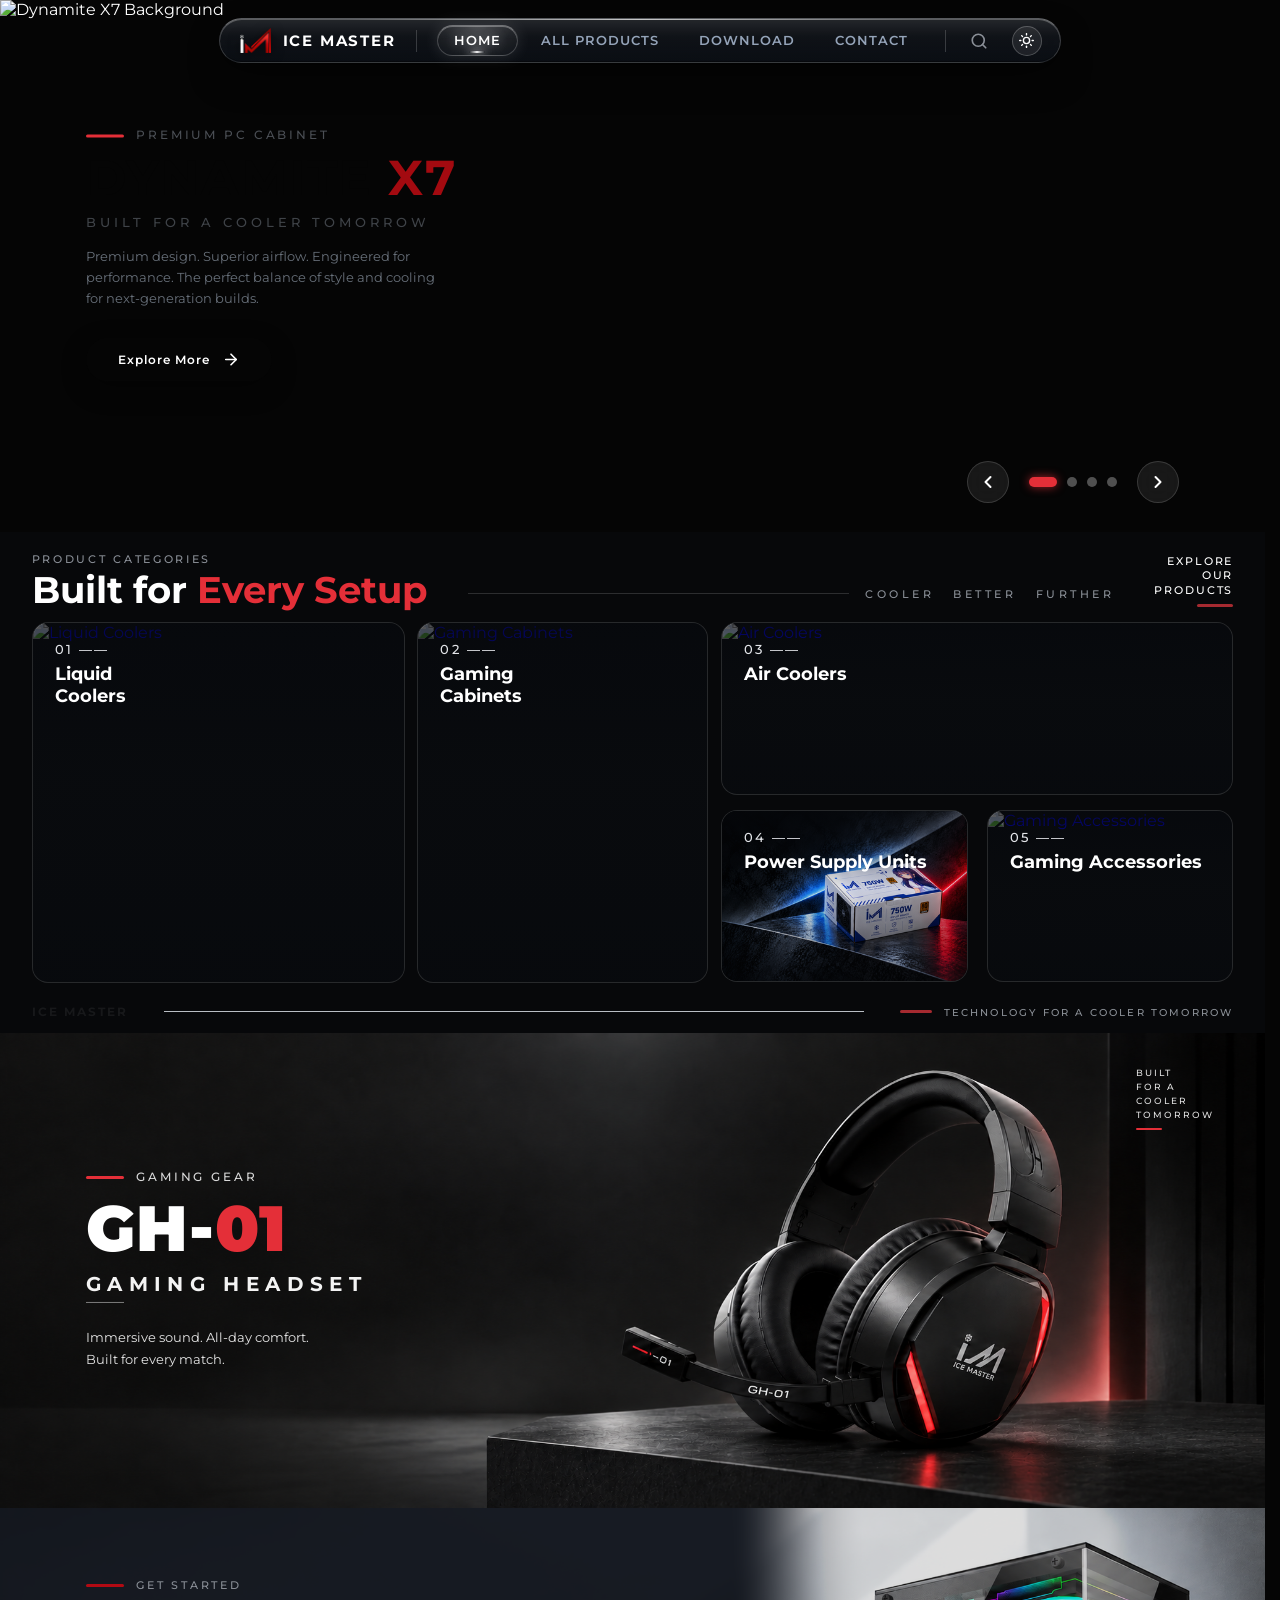
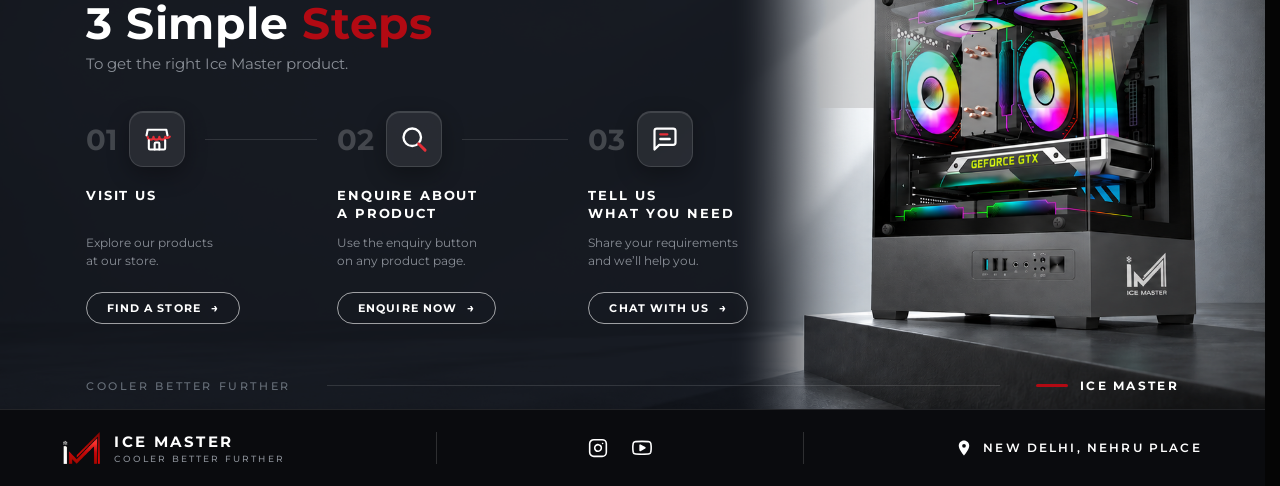
==== commit 965be660: "fix: update PSU card image to power supply units box, fix Find a Store full map location, route all " ====
--- a/index.html
+++ b/index.html
@@ -586,7 +586,7 @@
             <div class="im-step-info">
               <h3 class="im-step-name">VISIT US</h3>
               <p class="im-step-desc">Explore our products<br>at our store.</p>
-              <a href="https://maps.google.com/?q=Nehru+Place+New+Delhi" target="_blank" rel="noopener noreferrer" class="im-step-btn">
+              <a href="https://maps.google.com/?q=303-304,+Siddharth+Building,+Nehru+Place,+New+Delhi,+Delhi+110019" target="_blank" rel="noopener noreferrer" class="im-step-btn">
                 <span>FIND A STORE</span>
                 <span class="im-step-arrow">→</span>
               </a>
@@ -630,7 +630,7 @@
             <div class="im-step-info">
               <h3 class="im-step-name">TELL US<br>WHAT YOU NEED</h3>
               <p class="im-step-desc">Share your requirements<br>and we’ll help you.</p>
-              <a href="https://wa.me/919999999999?text=Hi%20IceMaster,%20I%20would%20like%20to%20consult%20about%20a%20PC%20build" target="_blank" rel="noopener noreferrer" class="im-step-btn">
+              <a href="https://wa.me/919311145247?text=Hi%20IceMaster,%20I%20would%20like%20to%20consult%20about%20a%20PC%20build" target="_blank" rel="noopener noreferrer" class="im-step-btn">
                 <span>CHAT WITH US</span>
                 <span class="im-step-arrow">→</span>
               </a>
@@ -662,7 +662,7 @@
         <div class="im-mob-step-body">
           <h3 class="im-mob-step-name">VISIT US</h3>
           <p class="im-mob-step-desc">Explore our products at our store.</p>
-          <a href="https://maps.google.com/?q=Nehru+Place+New+Delhi" target="_blank" rel="noopener noreferrer" class="im-mob-step-btn">FIND A STORE →</a>
+          <a href="https://maps.google.com/?q=303-304,+Siddharth+Building,+Nehru+Place,+New+Delhi,+Delhi+110019" target="_blank" rel="noopener noreferrer" class="im-mob-step-btn">FIND A STORE →</a>
         </div>
       </div>
       <div class="im-mob-step-card">
--- a/assets/css/style.css
+++ b/assets/css/style.css
@@ -860,7 +860,7 @@
   height: 34.5%;
 }
 .im-card-psu .im-card-media-bg {
-  object-position: right center;
+  object-position: center center;
 }
 
 /* 05: Gaming Accessories (bottom right right) */
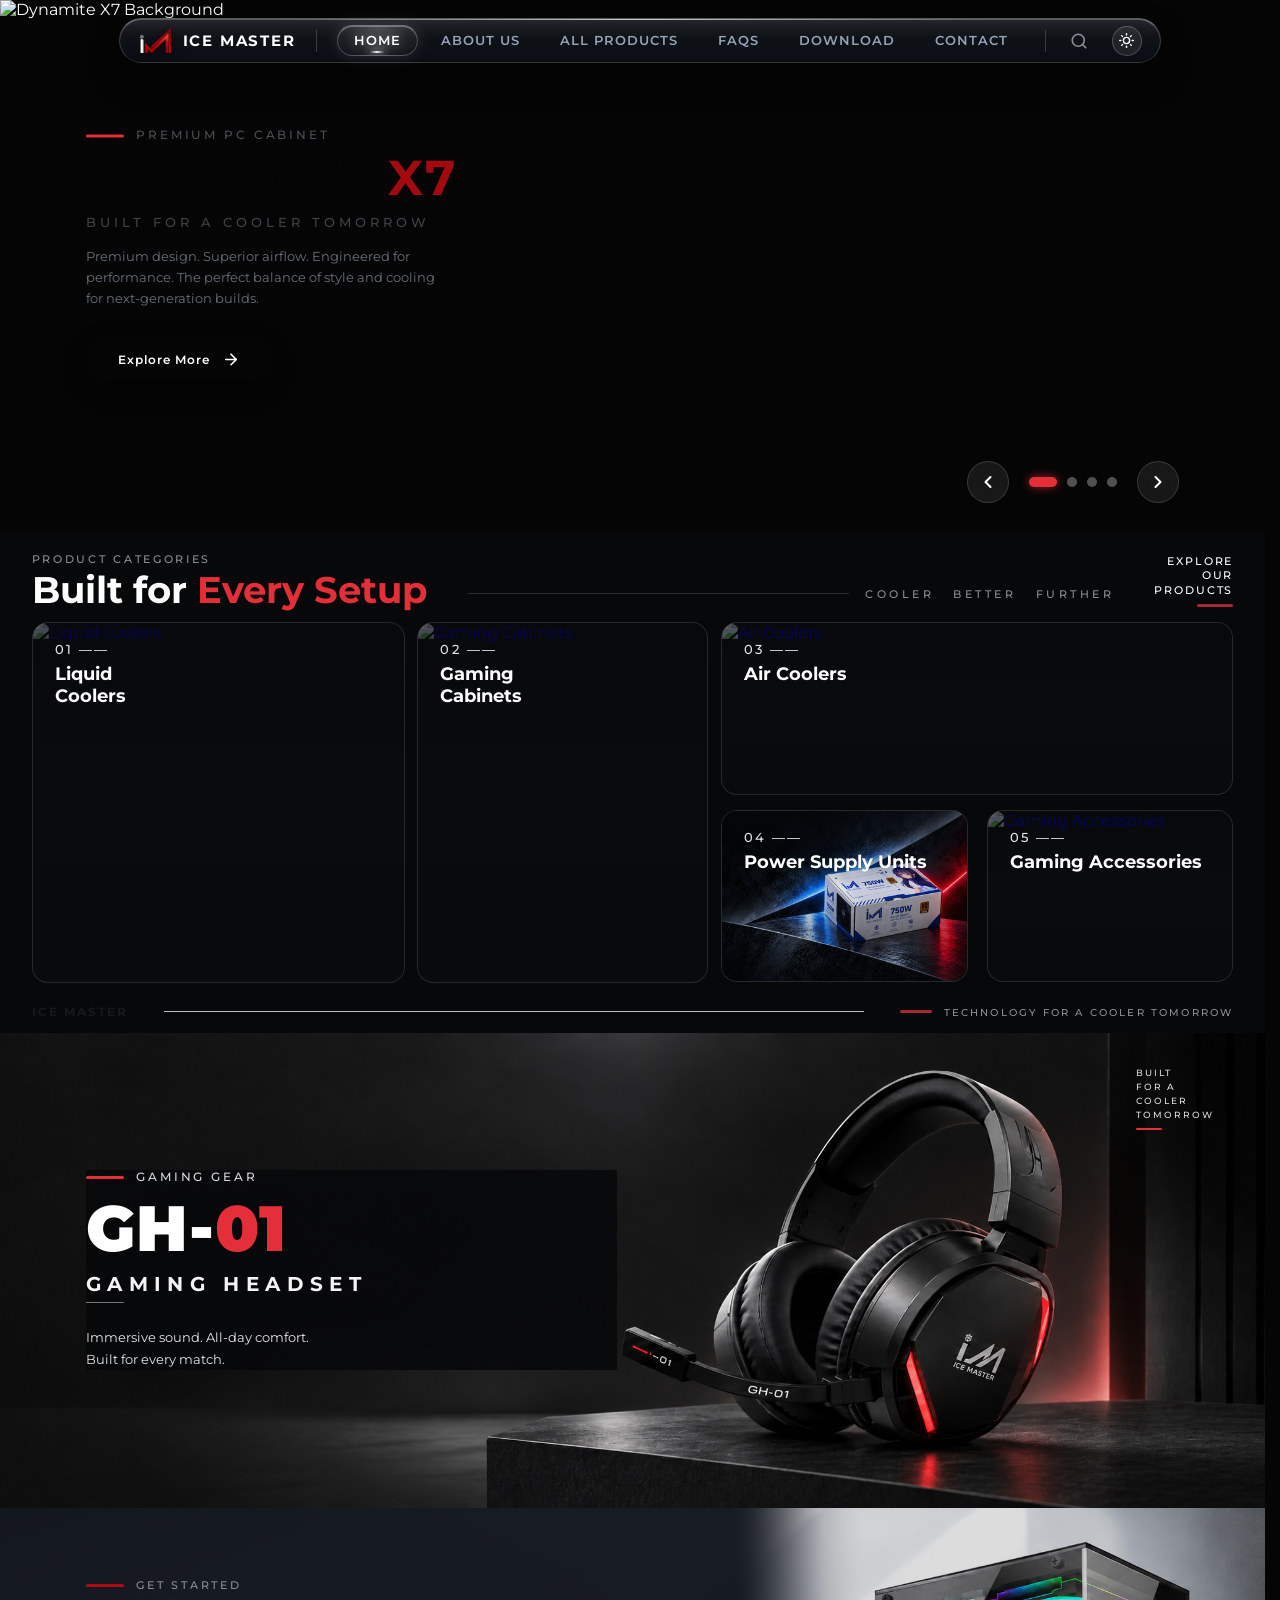
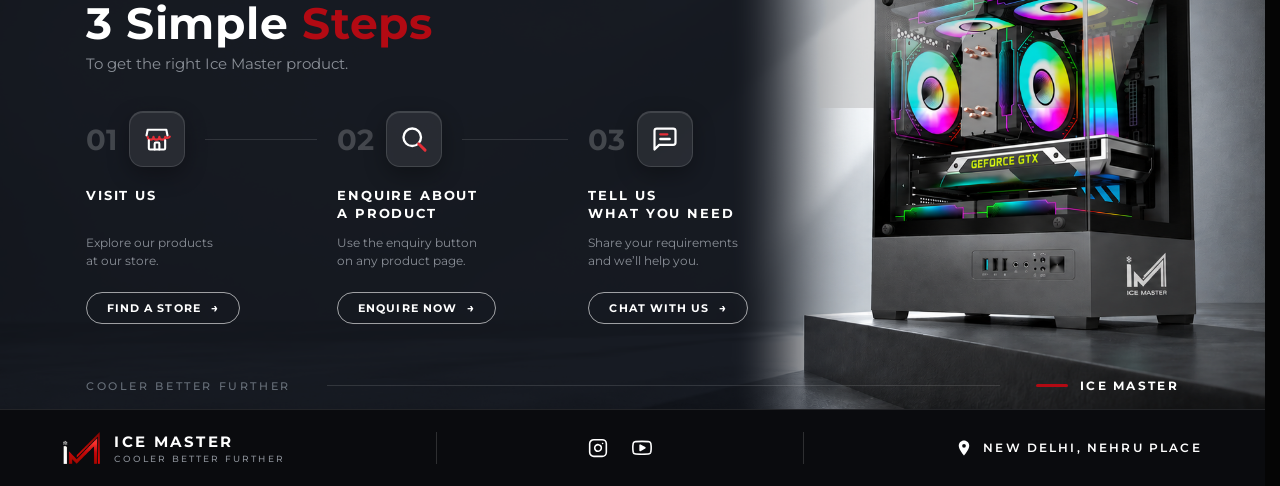
==== commit 008d557d: "feat: add About Us and FAQs pages matching design mockups 1:1" ====
--- a/index.html
+++ b/index.html
@@ -37,7 +37,9 @@
           <span>HOME</span>
           <span class="im-nav-indicator"></span>
         </a>
+        <a href="about.html" class="im-nav-item">ABOUT US</a>
         <a href="all-products.html" class="im-nav-item">ALL PRODUCTS</a>
+        <a href="faqs.html" class="im-nav-item">FAQS</a>
         <a href="download.html" class="im-nav-item">DOWNLOAD</a>
         <a href="contact.html" class="im-nav-item">CONTACT</a>
       </nav>
@@ -84,7 +86,9 @@
 
       <nav class="im-mobile-nav-links">
         <a href="index.html" class="im-mobile-nav-link active">HOME</a>
+        <a href="about.html" class="im-mobile-nav-link">ABOUT US</a>
         <a href="all-products.html" class="im-mobile-nav-link">ALL PRODUCTS</a>
+        <a href="faqs.html" class="im-mobile-nav-link">FAQS</a>
         <a href="download.html" class="im-mobile-nav-link">DOWNLOAD</a>
         <a href="contact.html" class="im-mobile-nav-link">CONTACT</a>
       </nav>
@@ -735,6 +739,10 @@
     </div>
   </footer>
 
+  <!-- Supabase Cloud SDK & Configuration -->
+  <script src="https://cdn.jsdelivr.net/npm/@supabase/supabase-js@2"></script>
+  <script src="assets/js/supabase-config.js"></script>
+
   <!-- JavaScript Animation & Slider Controller -->
   <script src="assets/js/main.js"></script>
 </body>
--- a/assets/css/style.css
+++ b/assets/css/style.css
@@ -1499,14 +1499,16 @@
    ========================================================================== */
 @media (max-width: 1200px) {
   .im-pill-navbar {
-    padding: 6px 14px 6px 18px;
-    gap: 16px;
+    padding: 6px 12px 6px 16px;
+    gap: 12px;
   }
   .im-pill-nav {
-    gap: 18px;
+    gap: 4px;
   }
   .im-nav-item {
-    font-size: 12px;
+    font-size: 11.5px;
+    padding: 6px 10px;
+    letter-spacing: 0.05em;
   }
 }
 
@@ -1515,18 +1517,19 @@
     top: 12px;
   }
   .im-pill-navbar {
-    padding: 6px 12px;
-    gap: 12px;
+    padding: 6px 10px;
+    gap: 8px;
   }
   .im-pill-brand-name {
     display: none;
   }
   .im-pill-nav {
-    gap: 12px;
+    gap: 3px;
   }
   .im-nav-item {
-    font-size: 11px;
-    padding: 6px 2px;
+    font-size: 10.5px;
+    padding: 5px 6px;
+    letter-spacing: 0.03em;
   }
 }
 
@@ -5447,3 +5450,891 @@
 .im-prod-card .im-prod-desc {
   display: none !important;
 }
+
+/* ==========================================================================
+   ABOUT US PAGE & FAQ PAGE STYLES (Matching Official Design Mockups 1:1)
+   ========================================================================== */
+
+/* Shared Utility / Highlight */
+.im-highlight-red {
+  color: var(--im-c-red-accent, #FF334B);
+}
+
+.im-link-red {
+  color: var(--im-c-red-accent, #FF334B);
+  text-decoration: underline;
+  text-underline-offset: 3px;
+  font-weight: 600;
+  transition: opacity 0.2s ease, color 0.2s ease;
+}
+
+.im-link-red:hover {
+  opacity: 0.85;
+  color: #FF5A6E;
+}
+
+.about-page-body,
+.faq-page-body {
+  background-color: #06080D;
+  color: #FFFFFF;
+  min-height: 100vh;
+  position: relative;
+  overflow-x: hidden;
+}
+
+/* ==========================================================================
+   ABOUT US PAGE HERO & SECTIONS
+   ========================================================================== */
+.about-hero-section {
+  position: relative;
+  width: 100%;
+  min-height: 100vh;
+  padding: 130px 24px 80px;
+  display: flex;
+  align-items: center;
+  justify-content: center;
+  background: radial-gradient(circle at 85% 35%, rgba(255, 51, 75, 0.12) 0%, transparent 55%),
+              radial-gradient(circle at 15% 80%, rgba(255, 51, 75, 0.06) 0%, transparent 45%),
+              #06080D;
+  overflow: hidden;
+}
+
+.about-hero-section::before {
+  content: '';
+  position: absolute;
+  top: 0;
+  left: 0;
+  right: 0;
+  height: 1px;
+  background: linear-gradient(90deg, transparent 0%, rgba(255, 51, 75, 0.3) 50%, transparent 100%);
+  pointer-events: none;
+}
+
+.about-hero-container {
+  max-width: 1440px;
+  width: 100%;
+  margin: 0 auto;
+  display: grid;
+  grid-template-columns: 1.15fr 0.85fr;
+  align-items: center;
+  gap: 40px;
+  position: relative;
+  z-index: 10;
+}
+
+.about-hero-content {
+  display: flex;
+  flex-direction: column;
+  justify-content: center;
+  max-width: 720px;
+}
+
+.about-eyebrow {
+  display: inline-flex;
+  align-items: center;
+  gap: 12px;
+  margin-bottom: 16px;
+}
+
+.about-eyebrow-dash {
+  width: 36px;
+  height: 3px;
+  background: var(--im-c-red-accent, #FF334B);
+  border-radius: 2px;
+}
+
+.about-eyebrow-text {
+  font-family: var(--im-font);
+  font-size: 13px;
+  font-weight: 700;
+  letter-spacing: 0.25em;
+  color: #94A3B8;
+  text-transform: uppercase;
+}
+
+.about-hero-title {
+  font-family: var(--im-font);
+  font-size: clamp(2.4rem, 4.4vw, 3.8rem);
+  font-weight: 800;
+  letter-spacing: -0.02em;
+  color: #FFFFFF;
+  line-height: 1.1;
+  margin-bottom: 14px;
+}
+
+.about-hero-tagline {
+  font-family: var(--im-font);
+  font-size: 13px;
+  font-weight: 700;
+  letter-spacing: 0.18em;
+  color: #8A92A0;
+  text-transform: uppercase;
+  margin-bottom: 24px;
+}
+
+.about-hero-desc {
+  display: flex;
+  flex-direction: column;
+  gap: 16px;
+  margin-bottom: 32px;
+}
+
+.about-hero-desc p {
+  font-family: var(--font-body);
+  font-size: 15px;
+  line-height: 1.7;
+  color: #CBD5E1;
+}
+
+.about-cta-wrap {
+  display: flex;
+  align-items: center;
+  gap: 16px;
+  flex-wrap: wrap;
+  margin-bottom: 40px;
+}
+
+.about-btn-pill {
+  display: inline-flex;
+  align-items: center;
+  gap: 10px;
+  background: var(--im-c-red-accent, #FF334B);
+  color: #FFFFFF;
+  font-family: var(--im-font);
+  font-size: 14px;
+  font-weight: 700;
+  padding: 13px 26px;
+  border-radius: 9999px;
+  text-decoration: none;
+  box-shadow: 0 4px 20px rgba(255, 51, 75, 0.4);
+  transition: all 0.25s ease;
+}
+
+.about-btn-pill:hover {
+  background: #E42F38;
+  transform: translateY(-2px);
+  box-shadow: 0 8px 25px rgba(255, 51, 75, 0.55);
+}
+
+.about-btn-pill-secondary {
+  display: inline-flex;
+  align-items: center;
+  gap: 10px;
+  background: rgba(255, 255, 255, 0.05);
+  border: 1px solid rgba(255, 255, 255, 0.15);
+  color: #FFFFFF;
+  font-family: var(--im-font);
+  font-size: 14px;
+  font-weight: 600;
+  padding: 12px 24px;
+  border-radius: 9999px;
+  text-decoration: none;
+  transition: all 0.25s ease;
+}
+
+.about-btn-pill-secondary:hover {
+  background: rgba(255, 255, 255, 0.1);
+  border-color: rgba(255, 255, 255, 0.3);
+  transform: translateY(-2px);
+}
+
+/* 3 Feature Badges in Horizontal Row (Exact Mockup Match) */
+.about-badges-row {
+  display: grid;
+  grid-template-columns: repeat(3, 1fr);
+  gap: 18px;
+  padding-top: 24px;
+  border-top: 1px solid rgba(255, 255, 255, 0.1);
+}
+
+.about-badge-card {
+  display: flex;
+  align-items: center;
+  gap: 14px;
+  background: rgba(14, 18, 28, 0.6);
+  border: 1px solid rgba(255, 255, 255, 0.08);
+  border-radius: 12px;
+  padding: 14px 16px;
+  backdrop-filter: blur(12px);
+  transition: all 0.25s ease;
+}
+
+.about-badge-card:hover {
+  border-color: rgba(255, 51, 75, 0.4);
+  background: rgba(20, 26, 38, 0.75);
+  transform: translateY(-2px);
+}
+
+.about-badge-icon-box {
+  width: 42px;
+  height: 42px;
+  border-radius: 10px;
+  background: rgba(255, 51, 75, 0.12);
+  border: 1px solid rgba(255, 51, 75, 0.25);
+  display: flex;
+  align-items: center;
+  justify-content: center;
+  color: var(--im-c-red-accent, #FF334B);
+  flex-shrink: 0;
+}
+
+.about-badge-info h4 {
+  font-family: var(--im-font);
+  font-size: 15px;
+  font-weight: 800;
+  color: #FFFFFF;
+  margin-bottom: 2px;
+}
+
+.about-badge-info p {
+  font-family: var(--font-body);
+  font-size: 11px;
+  color: #94A3B8;
+  font-weight: 500;
+}
+
+/* About Hero Right Graphic Artwork */
+.about-hero-media {
+  position: relative;
+  display: flex;
+  align-items: center;
+  justify-content: center;
+  width: 100%;
+}
+
+.about-hero-img-wrap {
+  position: relative;
+  width: 100%;
+  max-width: 680px;
+  filter: drop-shadow(0 20px 50px rgba(0, 0, 0, 0.7));
+  border-radius: 20px;
+  overflow: hidden;
+}
+
+.about-hero-emblem-img {
+  width: 100%;
+  height: auto;
+  display: block;
+  object-fit: cover;
+  animation: emblemLevitate 8s ease-in-out infinite;
+}
+
+@keyframes emblemLevitate {
+  0%, 100% { transform: translateY(0px) scale(1); }
+  50% { transform: translateY(-8px) scale(1.01); }
+}
+
+/* ==========================================================================
+   ABOUT US - PILLARS & VALUES SECTION
+   ========================================================================== */
+.about-values-section {
+  position: relative;
+  padding: 100px 24px;
+  background: #090C12;
+  border-top: 1px solid rgba(255, 255, 255, 0.06);
+  border-bottom: 1px solid rgba(255, 255, 255, 0.06);
+}
+
+.about-values-container {
+  max-width: 1320px;
+  margin: 0 auto;
+}
+
+.about-section-header {
+  text-align: center;
+  max-width: 700px;
+  margin: 0 auto 56px;
+}
+
+.about-section-title {
+  font-family: var(--im-font);
+  font-size: clamp(2rem, 3.2vw, 2.8rem);
+  font-weight: 800;
+  color: #FFFFFF;
+  margin-bottom: 12px;
+}
+
+.about-section-sub {
+  font-family: var(--font-body);
+  font-size: 15px;
+  color: #94A3B8;
+  line-height: 1.6;
+}
+
+.about-pillars-grid {
+  display: grid;
+  grid-template-columns: repeat(4, 1fr);
+  gap: 24px;
+}
+
+.about-pillar-card {
+  background: rgba(16, 20, 30, 0.7);
+  border: 1px solid rgba(255, 255, 255, 0.08);
+  border-radius: 16px;
+  padding: 32px 24px;
+  display: flex;
+  flex-direction: column;
+  gap: 16px;
+  backdrop-filter: blur(16px);
+  transition: all 0.3s cubic-bezier(0.16, 1, 0.3, 1);
+  position: relative;
+  overflow: hidden;
+}
+
+.about-pillar-card::before {
+  content: '';
+  position: absolute;
+  top: 0;
+  left: 0;
+  width: 100%;
+  height: 2px;
+  background: linear-gradient(90deg, transparent 0%, var(--im-c-red-accent, #FF334B) 50%, transparent 100%);
+  opacity: 0;
+  transition: opacity 0.3s ease;
+}
+
+.about-pillar-card:hover {
+  border-color: rgba(255, 51, 75, 0.35);
+  background: rgba(22, 28, 42, 0.85);
+  transform: translateY(-6px);
+  box-shadow: 0 20px 40px rgba(0, 0, 0, 0.5), 0 0 20px rgba(255, 51, 75, 0.1);
+}
+
+.about-pillar-card:hover::before {
+  opacity: 1;
+}
+
+.about-pillar-icon {
+  width: 52px;
+  height: 52px;
+  border-radius: 12px;
+  background: rgba(255, 51, 75, 0.12);
+  border: 1px solid rgba(255, 51, 75, 0.25);
+  display: flex;
+  align-items: center;
+  justify-content: center;
+  color: var(--im-c-red-accent, #FF334B);
+}
+
+.about-pillar-title {
+  font-family: var(--im-font);
+  font-size: 18px;
+  font-weight: 700;
+  color: #FFFFFF;
+}
+
+.about-pillar-desc {
+  font-family: var(--font-body);
+  font-size: 13.5px;
+  line-height: 1.6;
+  color: #94A3B8;
+}
+
+/* Story Quote / Mission Banner */
+.about-mission-quote-box {
+  background: linear-gradient(135deg, rgba(20, 26, 38, 0.85) 0%, rgba(10, 13, 20, 0.95) 100%);
+  border: 1px solid rgba(255, 51, 75, 0.25);
+  border-radius: 20px;
+  padding: 48px;
+  margin-top: 60px;
+  position: relative;
+  text-align: center;
+  box-shadow: 0 25px 60px rgba(0, 0, 0, 0.5), inset 0 1px 0 rgba(255, 255, 255, 0.1);
+}
+
+.about-mission-quote-box p {
+  font-family: var(--im-font);
+  font-size: clamp(1.2rem, 2vw, 1.6rem);
+  font-weight: 700;
+  color: #F8FAFC;
+  line-height: 1.5;
+  max-width: 900px;
+  margin: 0 auto;
+}
+
+.about-mission-quote-author {
+  margin-top: 18px;
+  font-size: 13px;
+  font-weight: 700;
+  color: var(--im-c-red-accent, #FF334B);
+  letter-spacing: 0.15em;
+  text-transform: uppercase;
+}
+
+/* ==========================================================================
+   FAQS PAGE STYLES (Matching Mockup 1:1)
+   ========================================================================== */
+.faq-hero-section {
+  position: relative;
+  width: 100%;
+  min-height: 100vh;
+  padding: 130px 24px 100px;
+  background: #06080D;
+  overflow: hidden;
+  display: flex;
+  flex-direction: column;
+  align-items: center;
+}
+
+/* Ambient Red Laser Streaks (Matching ice master FAQ.png) */
+.faq-hero-section::before {
+  content: '';
+  position: absolute;
+  top: -120px;
+  right: -80px;
+  width: 600px;
+  height: 600px;
+  background: radial-gradient(circle, rgba(255, 51, 75, 0.18) 0%, rgba(255, 51, 75, 0.04) 50%, transparent 70%);
+  pointer-events: none;
+}
+
+.faq-hero-section::after {
+  content: '';
+  position: absolute;
+  bottom: -150px;
+  left: -100px;
+  width: 550px;
+  height: 550px;
+  background: radial-gradient(circle, rgba(255, 51, 75, 0.15) 0%, rgba(255, 51, 75, 0.03) 50%, transparent 70%);
+  pointer-events: none;
+}
+
+.faq-stage-container {
+  max-width: 960px;
+  width: 100%;
+  margin: 0 auto;
+  position: relative;
+  z-index: 10;
+}
+
+/* FAQ Header Block */
+.faq-header-block {
+  margin-bottom: 32px;
+}
+
+.faq-eyebrow {
+  display: inline-flex;
+  align-items: center;
+  gap: 12px;
+  margin-bottom: 12px;
+}
+
+.faq-eyebrow-dash {
+  width: 36px;
+  height: 3px;
+  background: var(--im-c-red-accent, #FF334B);
+  border-radius: 2px;
+}
+
+.faq-eyebrow-text {
+  font-family: var(--im-font);
+  font-size: 13px;
+  font-weight: 700;
+  letter-spacing: 0.25em;
+  color: #94A3B8;
+  text-transform: uppercase;
+}
+
+.faq-main-title {
+  font-family: var(--im-font);
+  font-size: clamp(2.4rem, 4vw, 3.4rem);
+  font-weight: 800;
+  letter-spacing: -0.02em;
+  color: #FFFFFF;
+  line-height: 1.15;
+  margin-bottom: 14px;
+}
+
+.faq-main-desc {
+  font-family: var(--font-body);
+  font-size: 15px;
+  line-height: 1.6;
+  color: #94A3B8;
+  max-width: 680px;
+}
+
+/* Interactive Search Capsule */
+.faq-search-wrap {
+  position: relative;
+  width: 100%;
+  margin-bottom: 28px;
+}
+
+.faq-search-box {
+  width: 100%;
+  display: flex;
+  align-items: center;
+  gap: 14px;
+  background: rgba(14, 18, 26, 0.85);
+  border: 1px solid rgba(255, 255, 255, 0.12);
+  border-radius: 12px;
+  padding: 14px 20px;
+  backdrop-filter: blur(16px);
+  transition: all 0.25s ease;
+  box-shadow: 0 10px 25px rgba(0, 0, 0, 0.4);
+}
+
+.faq-search-box:focus-within {
+  border-color: var(--im-c-red-accent, #FF334B);
+  background: rgba(18, 23, 34, 0.95);
+  box-shadow: 0 12px 30px rgba(0, 0, 0, 0.5), 0 0 16px rgba(255, 51, 75, 0.25);
+}
+
+.faq-search-icon {
+  color: #64748B;
+  flex-shrink: 0;
+  transition: color 0.2s;
+}
+
+.faq-search-box:focus-within .faq-search-icon {
+  color: var(--im-c-red-accent, #FF334B);
+}
+
+.faq-search-input {
+  flex-grow: 1;
+  background: transparent;
+  border: none;
+  outline: none;
+  font-family: var(--font-body);
+  font-size: 15px;
+  color: #FFFFFF;
+}
+
+.faq-search-input::placeholder {
+  color: #64748B;
+}
+
+.faq-search-shortcut {
+  font-family: var(--im-font);
+  font-size: 11px;
+  font-weight: 700;
+  letter-spacing: 0.05em;
+  background: rgba(255, 255, 255, 0.08);
+  border: 1px solid rgba(255, 255, 255, 0.12);
+  color: #94A3B8;
+  padding: 3px 8px;
+  border-radius: 6px;
+  user-select: none;
+}
+
+/* Accordion List */
+.faq-accordion-list {
+  display: flex;
+  flex-direction: column;
+  gap: 14px;
+}
+
+/* Accordion Card */
+.faq-card {
+  background: rgba(13, 17, 25, 0.72);
+  border: 1px solid rgba(255, 255, 255, 0.08);
+  border-radius: 14px;
+  overflow: hidden;
+  transition: all 0.3s cubic-bezier(0.16, 1, 0.3, 1);
+  backdrop-filter: blur(16px);
+}
+
+.faq-card:hover {
+  border-color: rgba(255, 255, 255, 0.18);
+  background: rgba(18, 23, 34, 0.85);
+}
+
+.faq-card.active {
+  border-color: var(--im-c-red-accent, #FF334B);
+  background: rgba(20, 26, 38, 0.95);
+  box-shadow: 0 10px 30px rgba(0, 0, 0, 0.5), 0 0 24px rgba(255, 51, 75, 0.2);
+}
+
+.faq-card-header {
+  padding: 18px 22px;
+  display: flex;
+  align-items: center;
+  justify-content: space-between;
+  gap: 16px;
+  cursor: pointer;
+  user-select: none;
+}
+
+.faq-card-left {
+  display: flex;
+  align-items: center;
+  gap: 16px;
+  flex-grow: 1;
+}
+
+.faq-icon-box {
+  width: 44px;
+  height: 44px;
+  border-radius: 10px;
+  background: rgba(255, 255, 255, 0.04);
+  border: 1px solid rgba(255, 255, 255, 0.08);
+  display: flex;
+  align-items: center;
+  justify-content: center;
+  color: #94A3B8;
+  flex-shrink: 0;
+  transition: all 0.25s ease;
+}
+
+.faq-card.active .faq-icon-box {
+  background: rgba(255, 51, 75, 0.15);
+  border-color: rgba(255, 51, 75, 0.35);
+  color: var(--im-c-red-accent, #FF334B);
+}
+
+.faq-card-question {
+  font-family: var(--im-font);
+  font-size: 15.5px;
+  font-weight: 700;
+  color: #FFFFFF;
+  line-height: 1.4;
+  margin: 0;
+  transition: color 0.2s;
+}
+
+.faq-card.active .faq-card-question {
+  color: #FFFFFF;
+}
+
+.faq-chevron {
+  width: 22px;
+  height: 22px;
+  color: #64748B;
+  flex-shrink: 0;
+  transition: transform 0.3s cubic-bezier(0.16, 1, 0.3, 1), color 0.2s;
+}
+
+.faq-card:hover .faq-chevron {
+  color: #FFFFFF;
+}
+
+.faq-card.active .faq-chevron {
+  transform: rotate(180deg);
+  color: var(--im-c-red-accent, #FF334B);
+}
+
+.faq-card-body {
+  max-height: 0;
+  opacity: 0;
+  overflow: hidden;
+  transition: max-height 0.35s cubic-bezier(0.16, 1, 0.3, 1), opacity 0.3s ease, padding 0.3s ease;
+  padding: 0 22px 0 82px;
+}
+
+.faq-card.active .faq-card-body {
+  max-height: 400px;
+  opacity: 1;
+  padding: 0 22px 22px 82px;
+}
+
+.faq-card-answer {
+  font-family: var(--font-body);
+  font-size: 14.5px;
+  line-height: 1.7;
+  color: #CBD5E1;
+  border-top: 1px solid rgba(255, 255, 255, 0.06);
+  padding-top: 16px;
+}
+
+/* Contact Links in Q6 */
+.faq-contact-list {
+  display: flex;
+  flex-direction: column;
+  gap: 10px;
+  margin-top: 14px;
+}
+
+.faq-contact-item {
+  display: inline-flex;
+  align-items: center;
+  gap: 10px;
+  color: #E2E8F0;
+  text-decoration: none;
+  font-size: 14px;
+  font-weight: 600;
+  transition: color 0.2s, transform 0.2s;
+}
+
+.faq-contact-item:hover {
+  color: var(--im-c-red-accent, #FF334B);
+  transform: translateX(4px);
+}
+
+/* No Results State */
+.faq-no-results {
+  display: none;
+  text-align: center;
+  padding: 48px 24px;
+  background: rgba(14, 18, 28, 0.6);
+  border: 1px dashed rgba(255, 255, 255, 0.12);
+  border-radius: 14px;
+  color: #94A3B8;
+}
+
+.faq-no-results.visible {
+  display: block;
+}
+
+/* Still Have Questions Box (Bottom CTA) */
+.faq-support-box {
+  margin-top: 60px;
+  background: linear-gradient(135deg, rgba(16, 21, 32, 0.8) 0%, rgba(10, 13, 20, 0.95) 100%);
+  border: 1px solid rgba(255, 255, 255, 0.1);
+  border-radius: 18px;
+  padding: 36px 32px;
+  display: flex;
+  align-items: center;
+  justify-content: space-between;
+  gap: 24px;
+  box-shadow: 0 20px 40px rgba(0, 0, 0, 0.5);
+}
+
+.faq-support-info h3 {
+  font-family: var(--im-font);
+  font-size: 20px;
+  font-weight: 800;
+  color: #FFFFFF;
+  margin-bottom: 6px;
+}
+
+.faq-support-info p {
+  font-family: var(--font-body);
+  font-size: 13.5px;
+  color: #94A3B8;
+}
+
+.faq-support-actions {
+  display: flex;
+  align-items: center;
+  gap: 12px;
+  flex-shrink: 0;
+}
+
+/* ==========================================================================
+   RESPONSIVE STYLES FOR ABOUT US & FAQS
+   ========================================================================== */
+@media (max-width: 1024px) {
+  .about-hero-container {
+    grid-template-columns: 1fr;
+    gap: 48px;
+  }
+  .about-hero-content {
+    max-width: 100%;
+  }
+  .about-hero-media {
+    order: -1;
+  }
+  .about-hero-img-wrap {
+    max-width: 520px;
+    margin: 0 auto;
+  }
+  .about-pillars-grid {
+    grid-template-columns: repeat(2, 1fr);
+  }
+}
+
+@media (max-width: 768px) {
+  .about-hero-section,
+  .faq-hero-section {
+    padding: 110px 16px 60px;
+  }
+  .about-hero-title,
+  .faq-main-title {
+    font-size: 2rem;
+  }
+  .about-badges-row {
+    grid-template-columns: 1fr;
+    gap: 12px;
+  }
+  .about-pillars-grid {
+    grid-template-columns: 1fr;
+  }
+  .faq-card-header {
+    padding: 14px 16px;
+  }
+  .faq-card-body {
+    padding: 0 16px 0 16px !important;
+  }
+  .faq-card.active .faq-card-body {
+    padding: 0 16px 18px 16px !important;
+  }
+  .faq-card-question {
+    font-size: 14.5px;
+  }
+  .faq-support-box {
+    flex-direction: column;
+    align-items: flex-start;
+    padding: 24px 20px;
+  }
+  .faq-support-actions {
+    width: 100%;
+    flex-direction: column;
+  }
+  .faq-support-actions a {
+    width: 100%;
+    justify-content: center;
+  }
+}
+
+/* Light Mode Overrides for About & FAQs */
+html.light-mode .about-page-body,
+html.light-mode .faq-page-body {
+  background-color: #F8FAFC;
+  color: #0F172A;
+}
+
+html.light-mode .about-hero-section,
+html.light-mode .faq-hero-section {
+  background: #F8FAFC;
+}
+
+html.light-mode .about-hero-title,
+html.light-mode .faq-main-title,
+html.light-mode .about-section-title,
+html.light-mode .about-pillar-title,
+html.light-mode .faq-card-question,
+html.light-mode .faq-support-info h3 {
+  color: #0F172A;
+}
+
+html.light-mode .about-hero-desc p,
+html.light-mode .faq-main-desc,
+html.light-mode .about-section-sub,
+html.light-mode .about-pillar-desc,
+html.light-mode .faq-card-answer,
+html.light-mode .faq-support-info p {
+  color: #475569;
+}
+
+html.light-mode .about-badge-card,
+html.light-mode .about-pillar-card,
+html.light-mode .faq-card,
+html.light-mode .faq-search-box,
+html.light-mode .faq-support-box {
+  background: #FFFFFF;
+  border-color: #E2E8F0;
+  box-shadow: 0 4px 20px rgba(0, 0, 0, 0.05);
+}
+
+html.light-mode .faq-search-input {
+  color: #0F172A;
+}
+
+html.light-mode .faq-card.active {
+  border-color: var(--im-c-red-accent, #FF334B);
+  background: #FFFFFF;
+}
+
+html.light-mode .faq-contact-item {
+  color: #0F172A;
+}
+
+html.light-mode .about-mission-quote-box {
+  background: #FFFFFF;
+  border-color: #E2E8F0;
+}
+
+html.light-mode .about-mission-quote-box p {
+  color: #0F172A;
+}
+
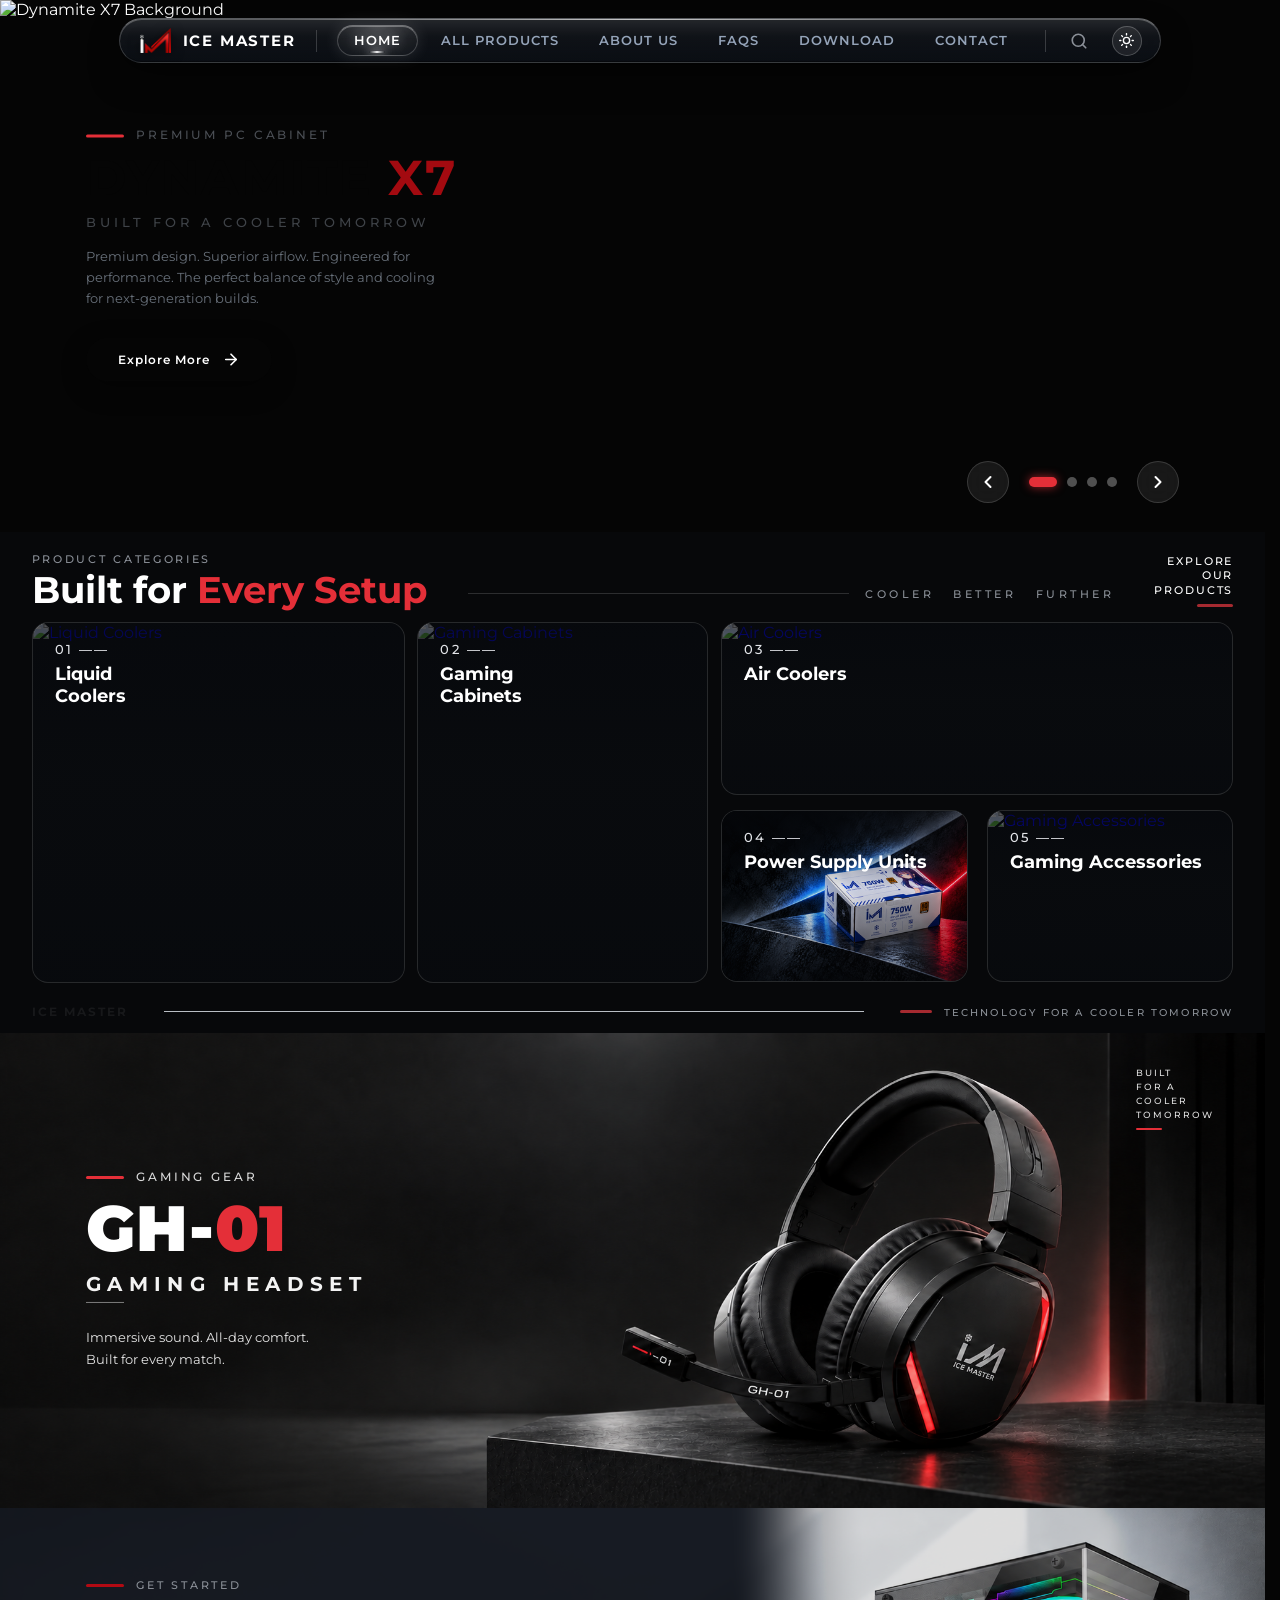
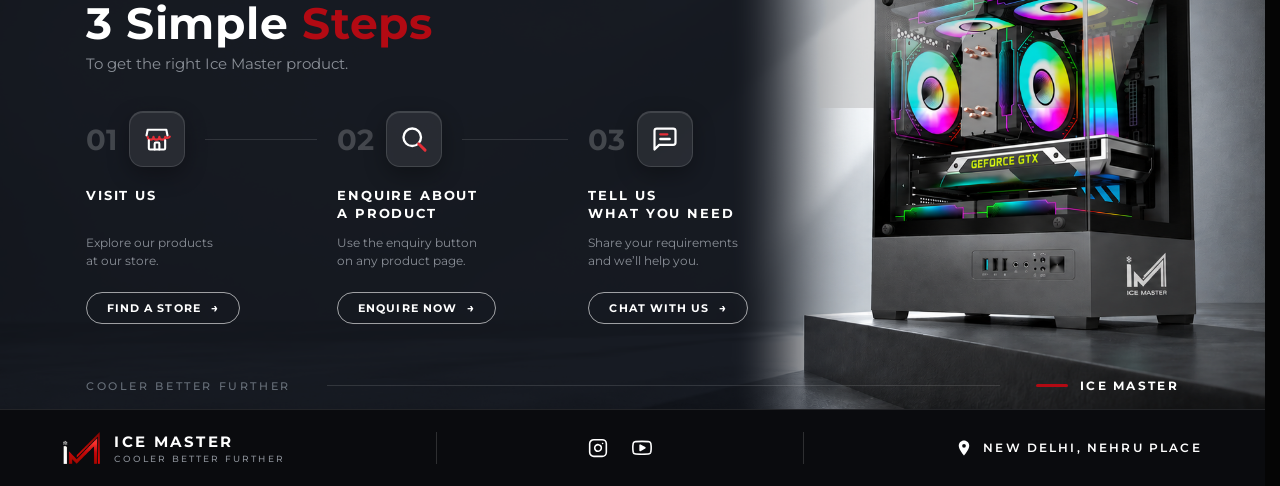
==== commit 59284e23: "refactor(about): use official background with solid blur layer, remove CTA buttons and commitment se" ====
--- a/index.html
+++ b/index.html
@@ -37,8 +37,8 @@
           <span>HOME</span>
           <span class="im-nav-indicator"></span>
         </a>
+        <a href="all-products.html" class="im-nav-item">ALL PRODUCTS</a>
         <a href="about.html" class="im-nav-item">ABOUT US</a>
-        <a href="all-products.html" class="im-nav-item">ALL PRODUCTS</a>
         <a href="faqs.html" class="im-nav-item">FAQS</a>
         <a href="download.html" class="im-nav-item">DOWNLOAD</a>
         <a href="contact.html" class="im-nav-item">CONTACT</a>
@@ -86,8 +86,8 @@
 
       <nav class="im-mobile-nav-links">
         <a href="index.html" class="im-mobile-nav-link active">HOME</a>
+        <a href="all-products.html" class="im-mobile-nav-link">ALL PRODUCTS</a>
         <a href="about.html" class="im-mobile-nav-link">ABOUT US</a>
-        <a href="all-products.html" class="im-mobile-nav-link">ALL PRODUCTS</a>
         <a href="faqs.html" class="im-mobile-nav-link">FAQS</a>
         <a href="download.html" class="im-mobile-nav-link">DOWNLOAD</a>
         <a href="contact.html" class="im-mobile-nav-link">CONTACT</a>
--- a/assets/css/style.css
+++ b/assets/css/style.css
@@ -5493,10 +5493,23 @@
   display: flex;
   align-items: center;
   justify-content: center;
-  background: radial-gradient(circle at 85% 35%, rgba(255, 51, 75, 0.12) 0%, transparent 55%),
-              radial-gradient(circle at 15% 80%, rgba(255, 51, 75, 0.06) 0%, transparent 45%),
-              #06080D;
+  background-color: #06080D;
+  background-image: url('../images/about/about_page_bg.png');
+  background-position: center right;
+  background-repeat: no-repeat;
+  background-size: cover;
   overflow: hidden;
+}
+
+/* Solid Blur Layer over Background Image */
+.about-hero-blur-layer {
+  position: absolute;
+  inset: 0;
+  background: radial-gradient(circle at 80% 50%, rgba(6, 8, 14, 0.45) 0%, rgba(6, 8, 14, 0.72) 50%, rgba(6, 8, 14, 0.88) 100%);
+  backdrop-filter: blur(14px);
+  -webkit-backdrop-filter: blur(14px);
+  z-index: 2;
+  pointer-events: none;
 }
 
 .about-hero-section::before {
@@ -5508,6 +5521,7 @@
   height: 1px;
   background: linear-gradient(90deg, transparent 0%, rgba(255, 51, 75, 0.3) 50%, transparent 100%);
   pointer-events: none;
+  z-index: 3;
 }
 
 .about-hero-container {
@@ -6283,7 +6297,14 @@
   color: #0F172A;
 }
 
-html.light-mode .about-hero-section,
+html.light-mode .about-hero-section {
+  background-color: #F8FAFC;
+}
+
+html.light-mode .about-hero-blur-layer {
+  background: radial-gradient(circle at 80% 50%, rgba(248, 250, 252, 0.6) 0%, rgba(248, 250, 252, 0.85) 60%, rgba(248, 250, 252, 0.95) 100%);
+}
+
 html.light-mode .faq-hero-section {
   background: #F8FAFC;
 }
